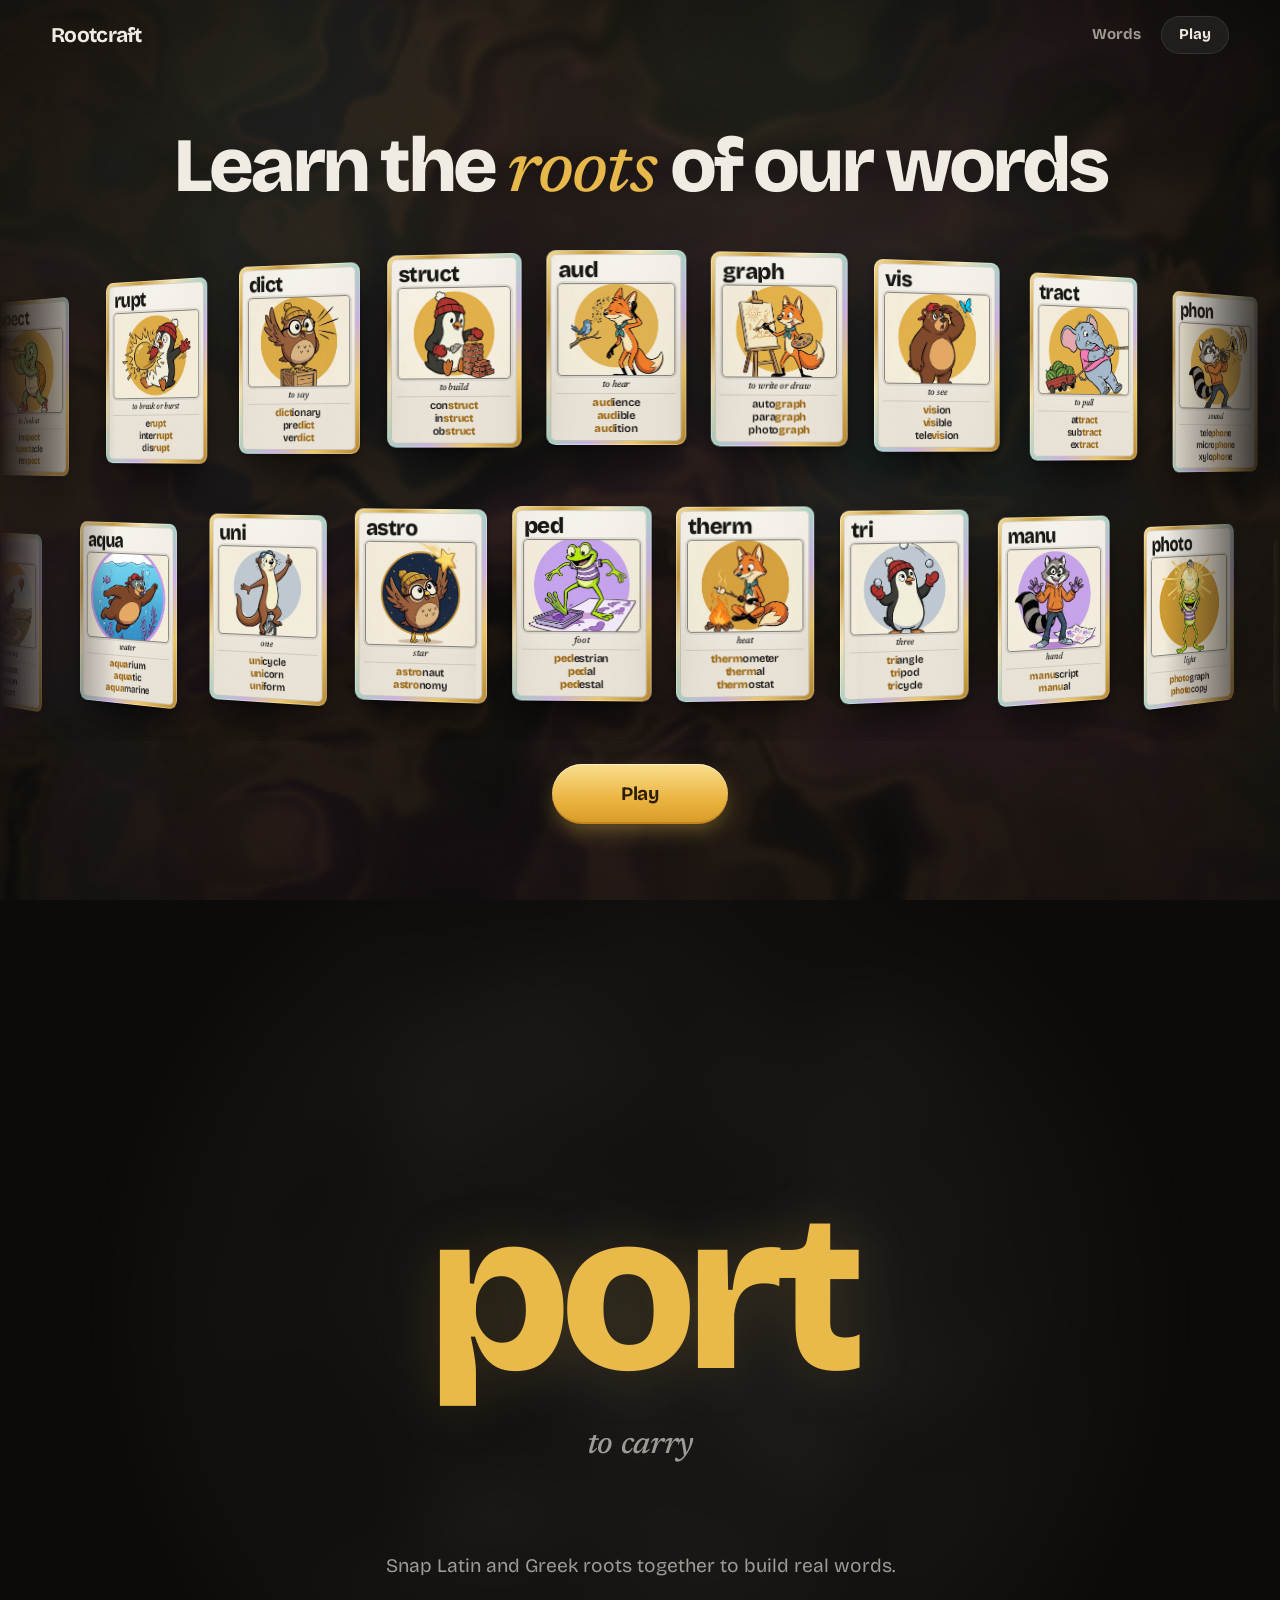
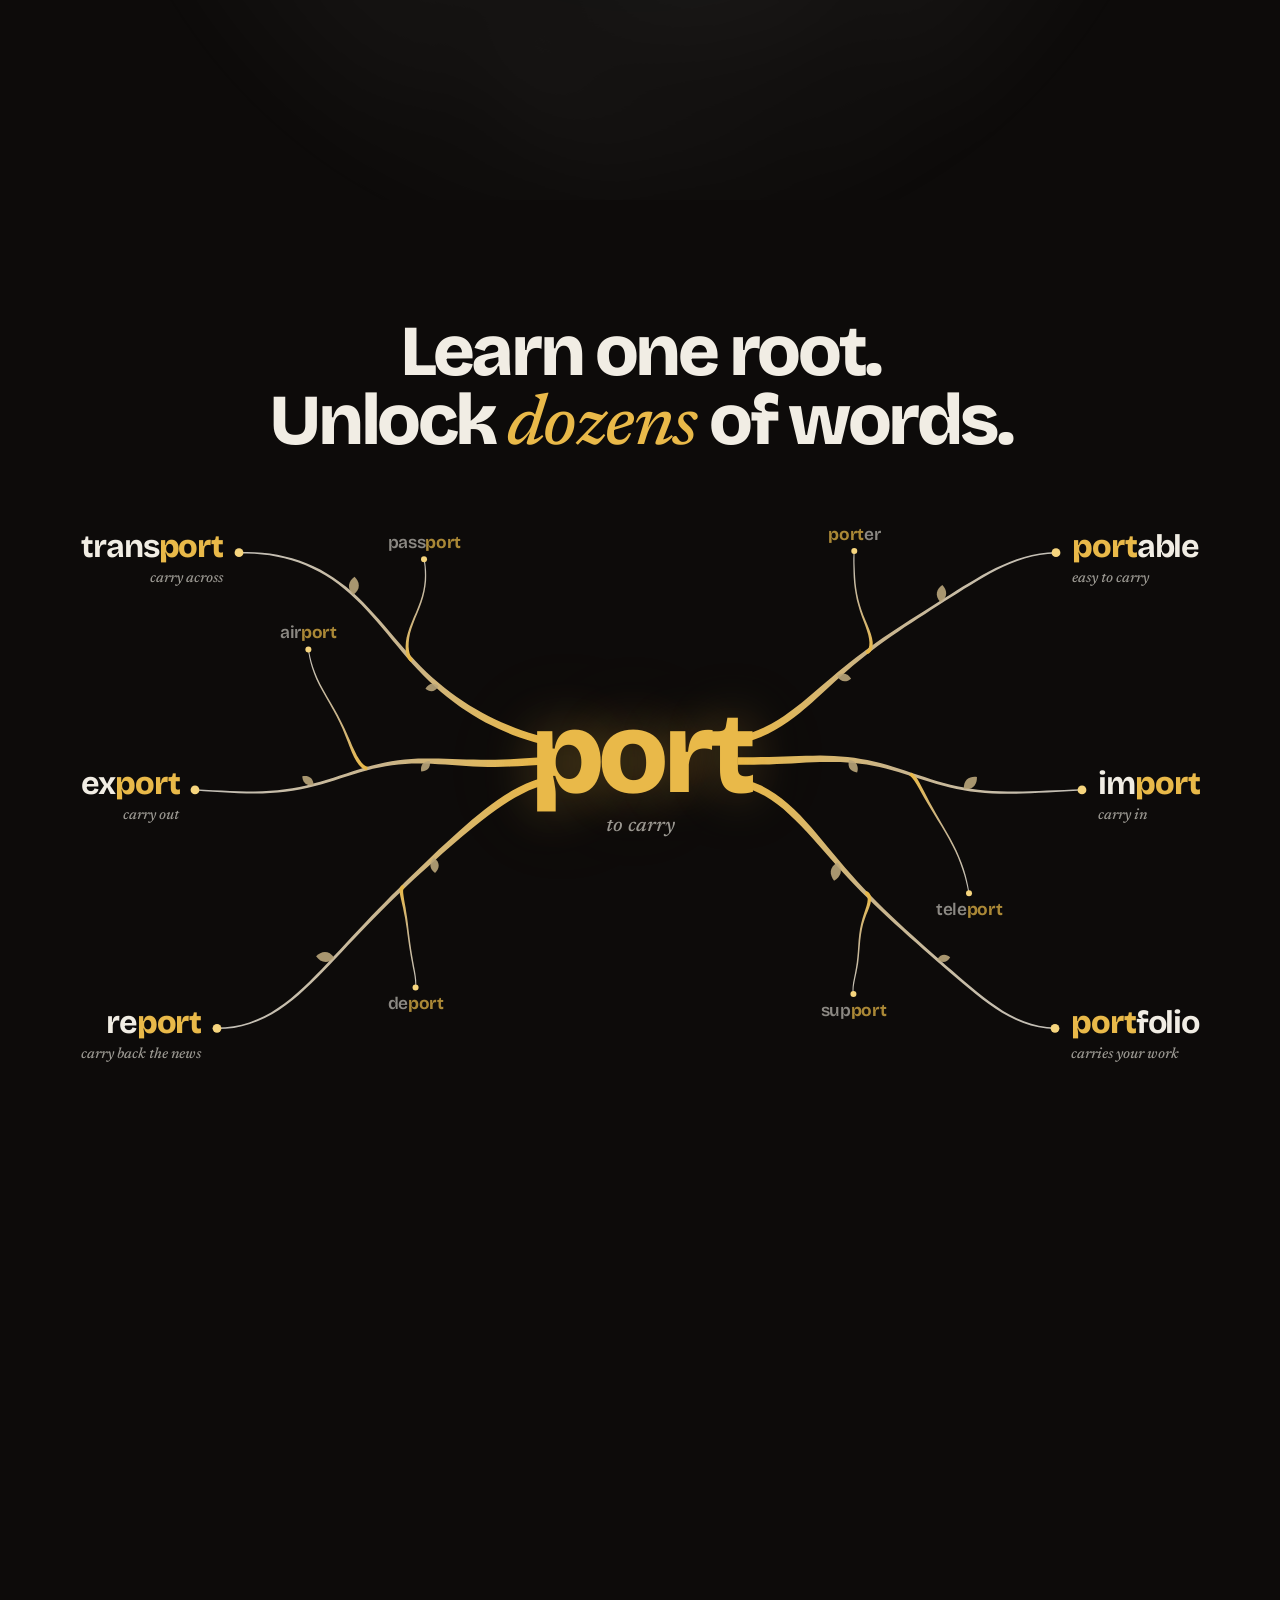
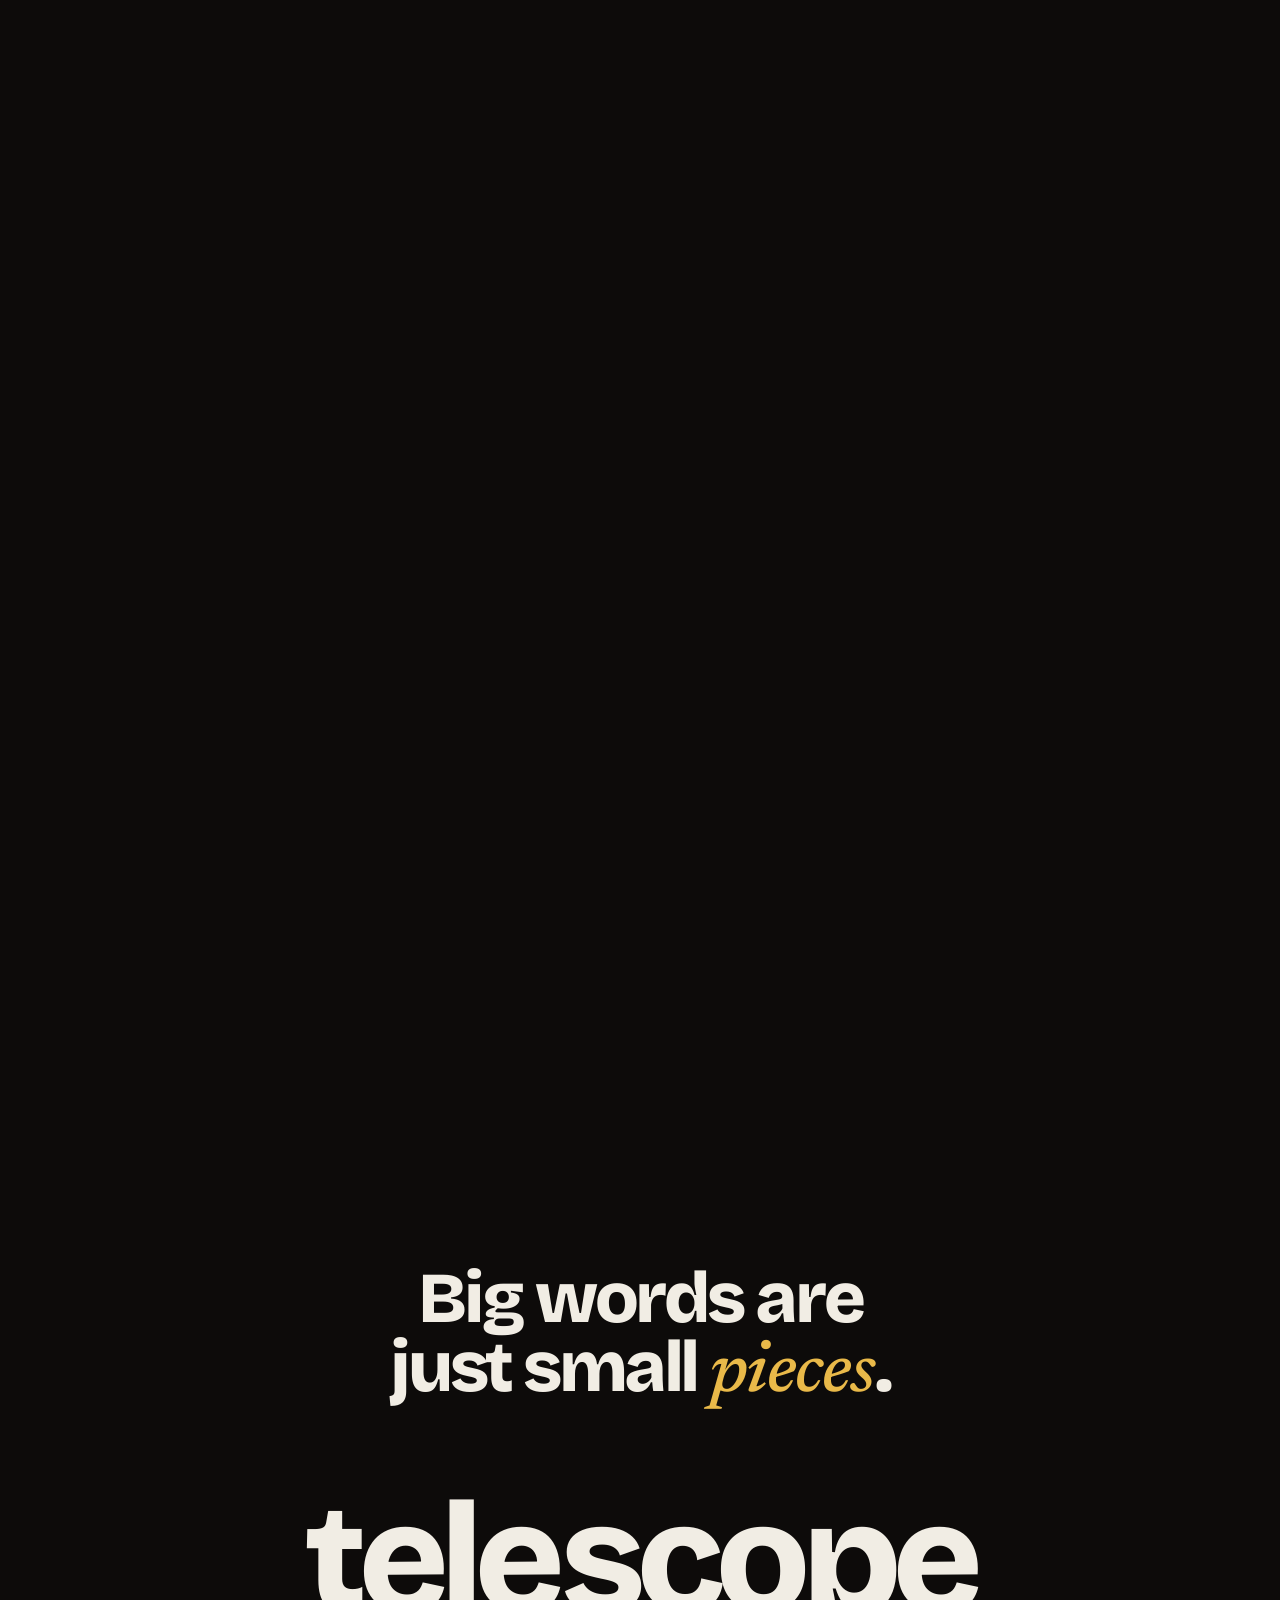
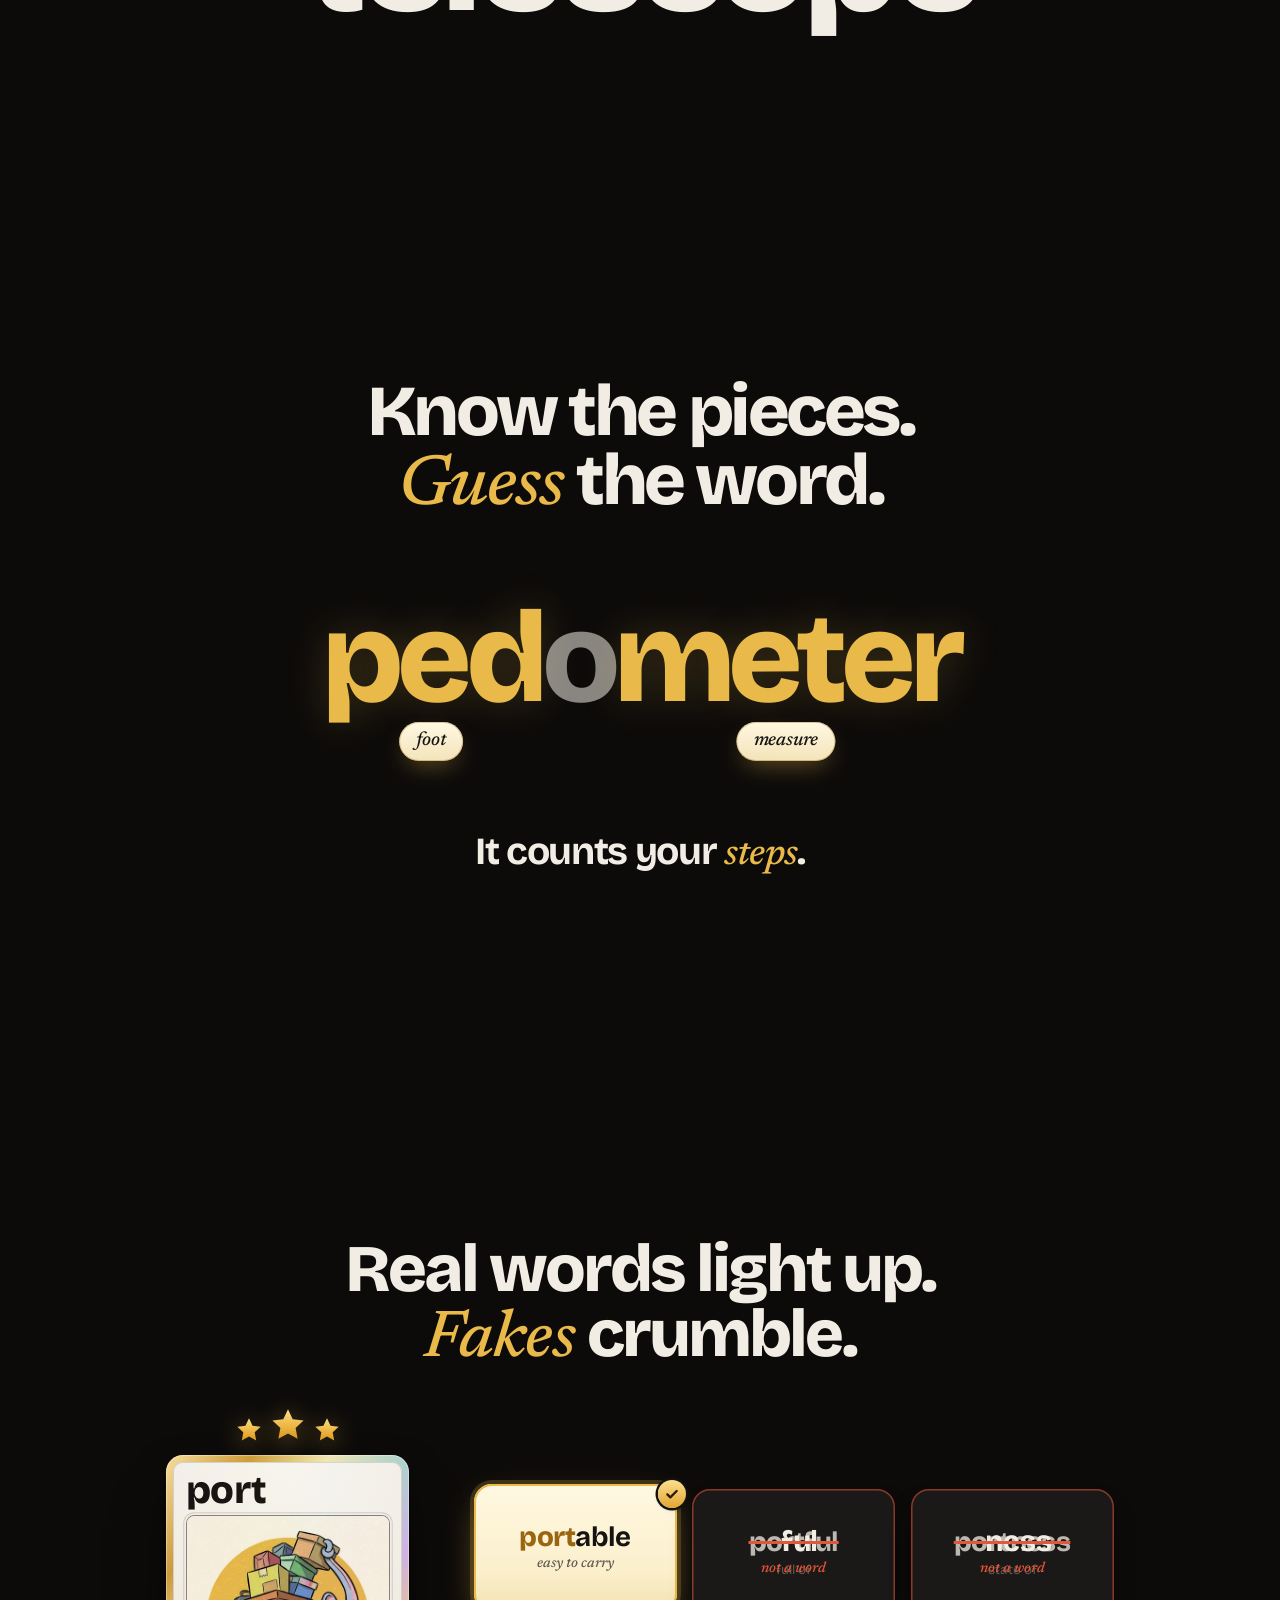
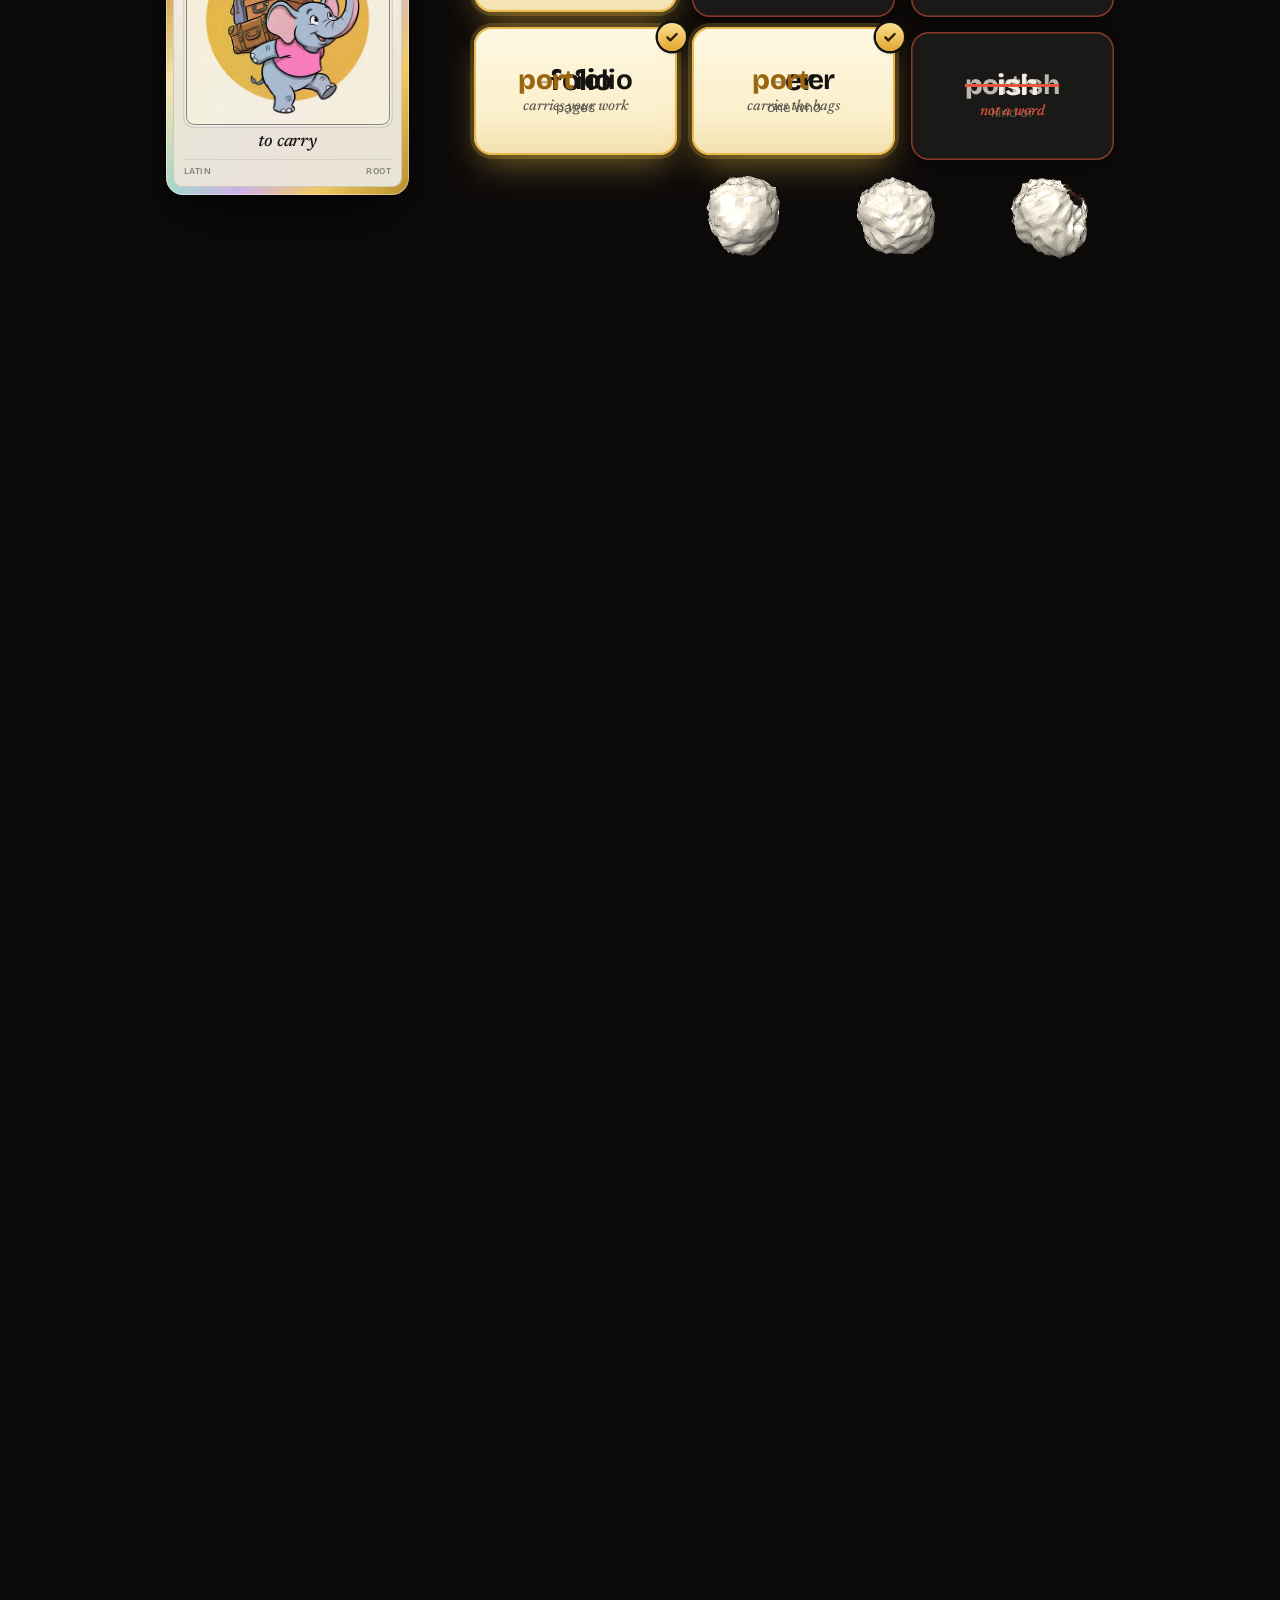
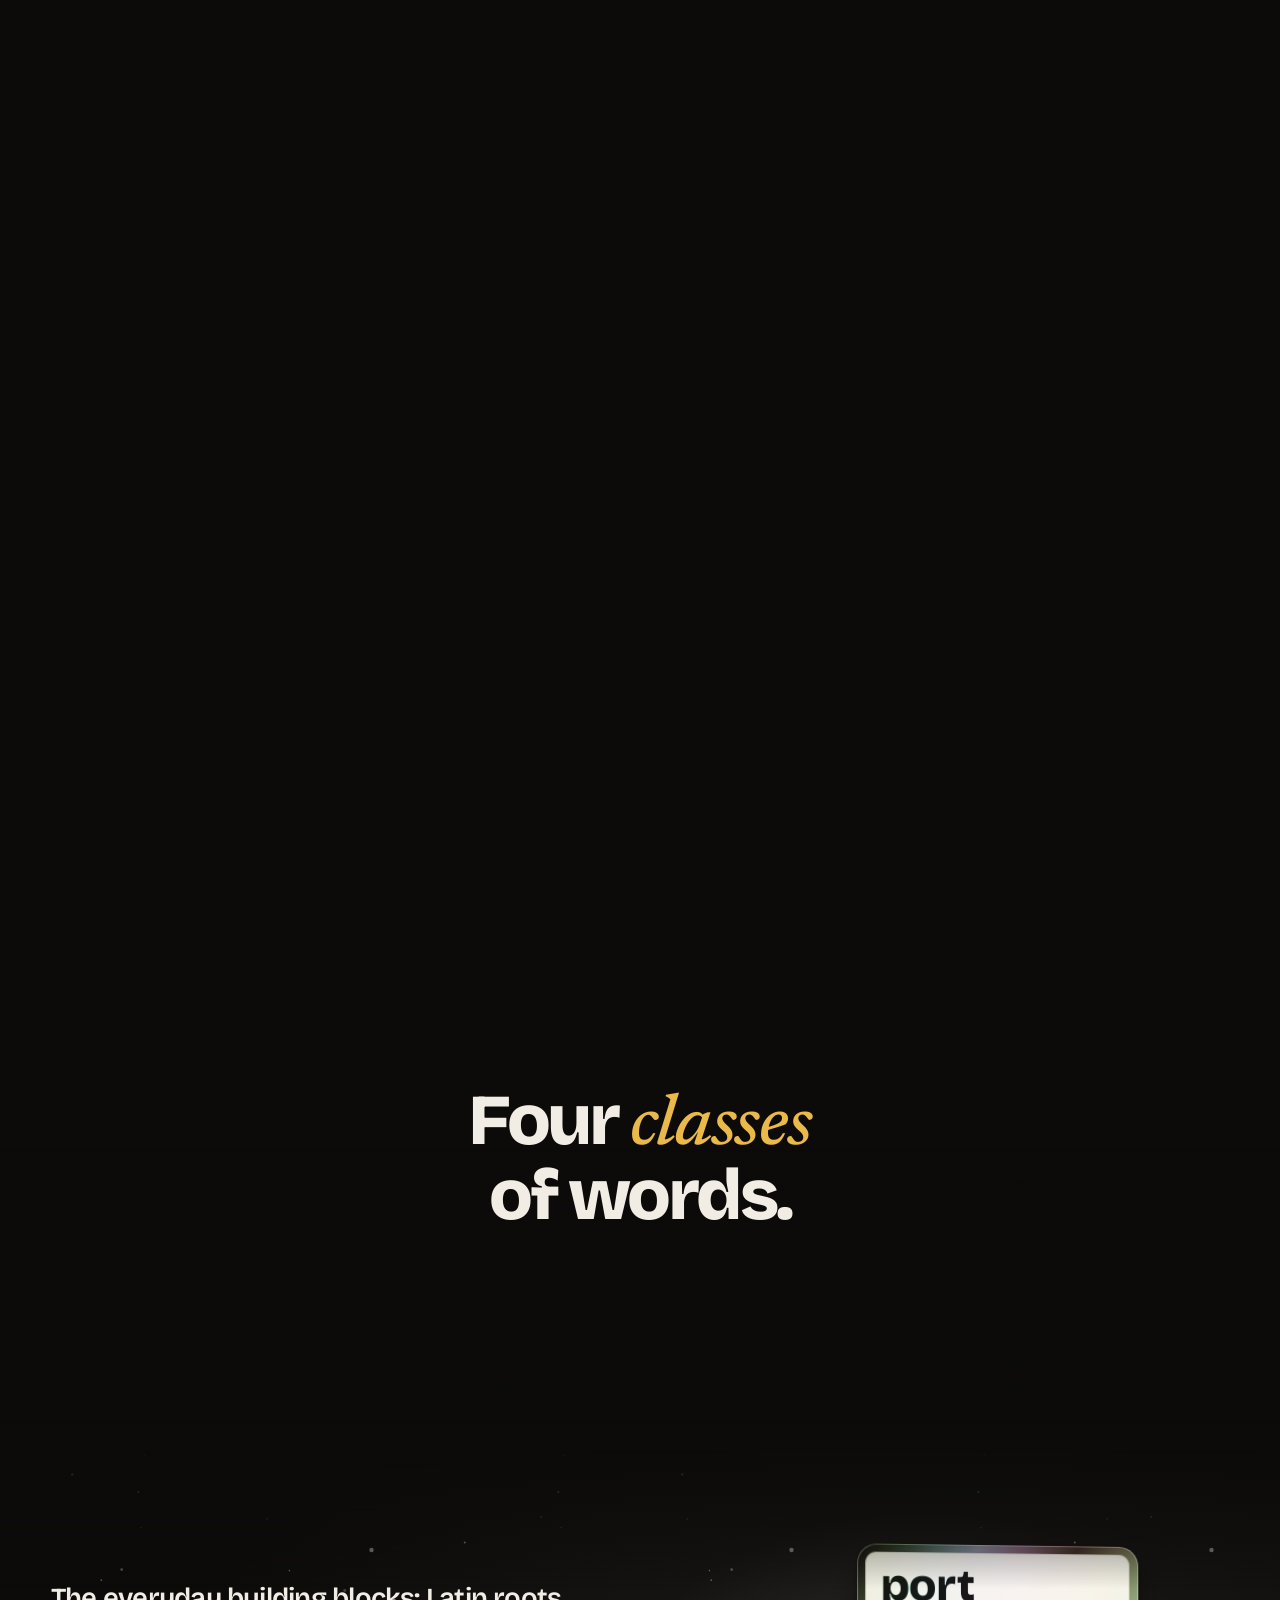
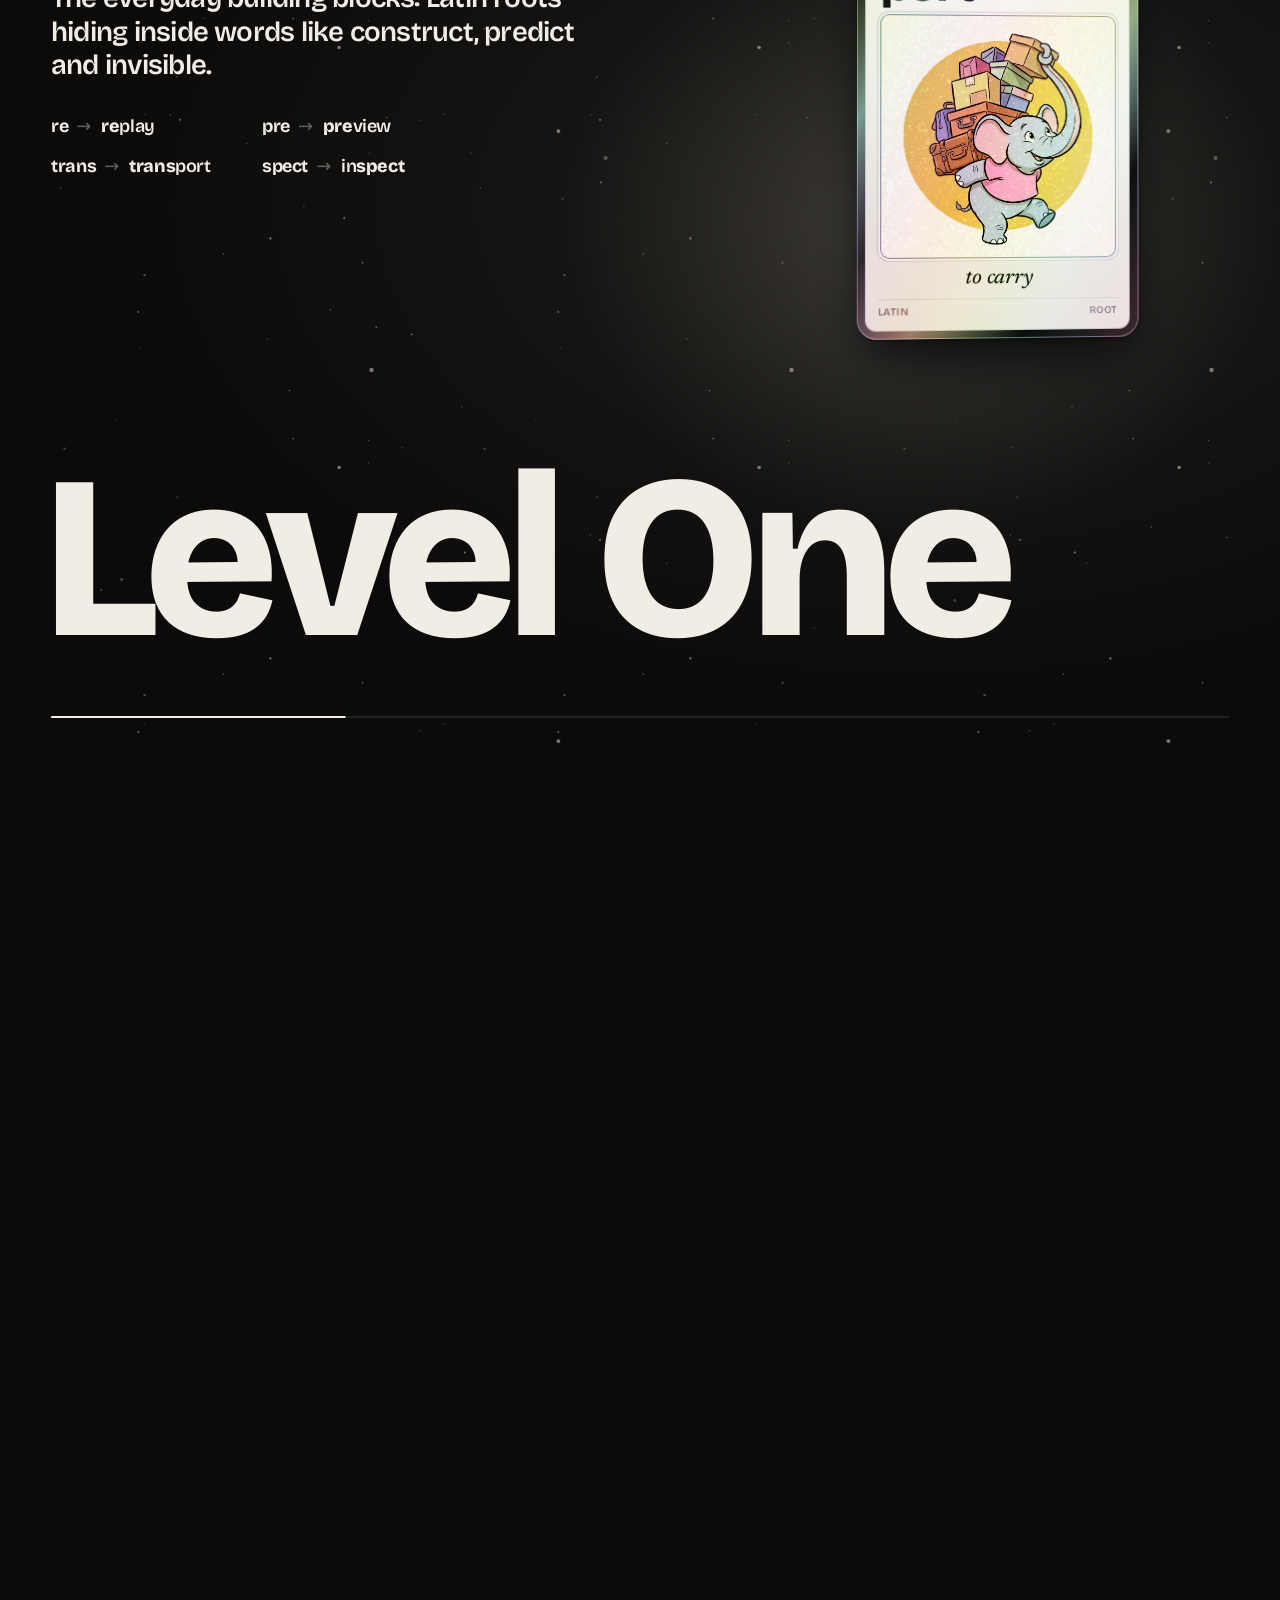
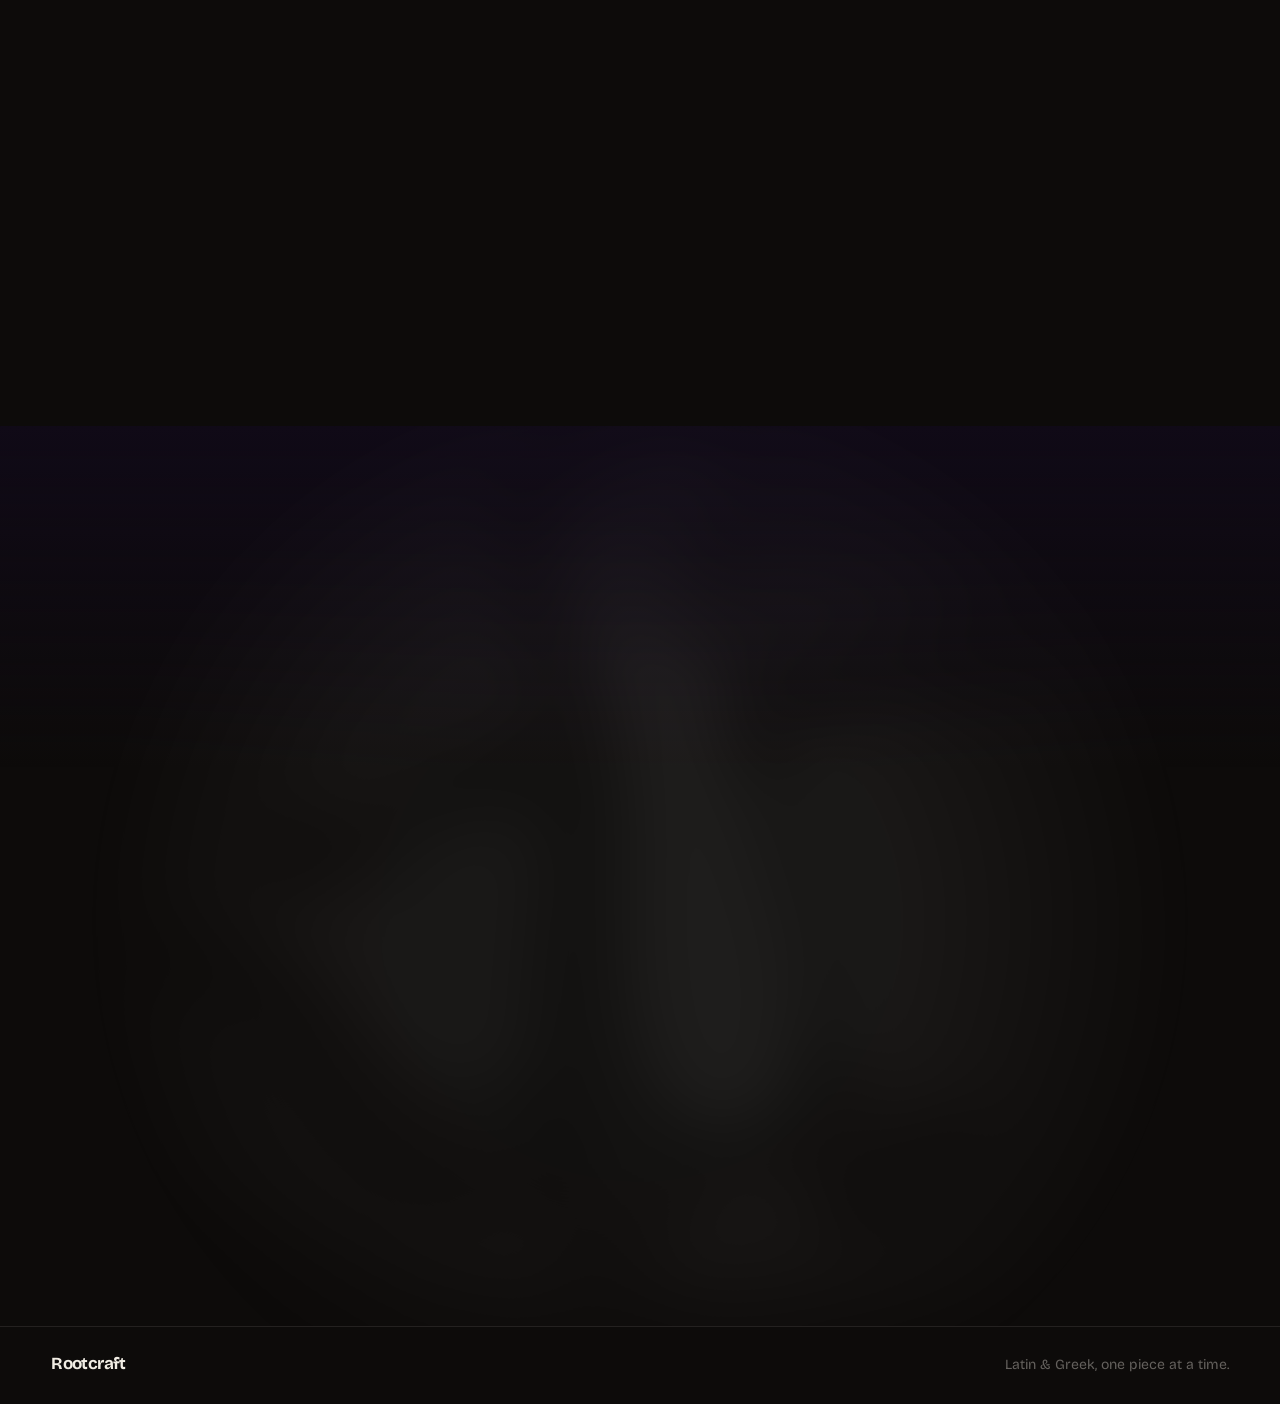
==== app/src/landing/index.html @ ead19a5d "Baseline: Rootcraft source before card redesign (v13)" ====
<!doctype html>
<html lang="en">
<head>
<meta charset="utf-8">
<meta name="viewport" content="width=device-width, initial-scale=1, viewport-fit=cover">
<title>Rootcraft — build real words from Latin &amp; Greek roots</title>
<meta name="description" content="A game where kids snap Latin and Greek roots together to build real English words.">
<meta name="theme-color" content="#0D0B0A">
<link rel="icon" href="/icon.svg" type="image/svg+xml">
<!-- link previews (iMessage plays og:video inline, muted + looping; others show og:image) -->
<link rel="canonical" href="https://rootcraft.pages.dev/">
<meta property="og:type" content="website">
<meta property="og:site_name" content="Rootcraft">
<meta property="og:title" content="Rootcraft — the word-root game for kids">
<meta property="og:description" content="Snap Latin and Greek roots together to build real English words. A word game for curious kids, ages 8+.">
<meta property="og:url" content="https://rootcraft.pages.dev/">
<meta property="og:image" content="https://rootcraft.pages.dev/og.jpg">
<meta property="og:image:secure_url" content="https://rootcraft.pages.dev/og.jpg">
<meta property="og:image:type" content="image/jpeg">
<meta property="og:image:width" content="1200">
<meta property="og:image:height" content="630">
<meta property="og:image:alt" content="The root port, meaning to carry, growing branches into transport, portable, export, import, report and portfolio.">
<meta property="og:video" content="https://rootcraft.pages.dev/og.mp4">
<meta property="og:video:secure_url" content="https://rootcraft.pages.dev/og.mp4">
<meta property="og:video:type" content="video/mp4">
<meta property="og:video:width" content="1200">
<meta property="og:video:height" content="630">
<meta name="twitter:card" content="summary_large_image">
<meta name="twitter:title" content="Rootcraft — the word-root game for kids">
<meta name="twitter:description" content="Snap Latin and Greek roots together to build real English words. A word game for curious kids, ages 8+.">
<meta name="twitter:image" content="https://rootcraft.pages.dev/og.jpg">
<meta name="twitter:image:alt" content="The root port growing branches into six real words.">
<link rel="apple-touch-icon" href="/apple-touch-icon.png">
<link rel="preload" href="fonts/BricolageGrotesque.woff2" as="font" type="font/woff2" crossorigin>
<link rel="stylesheet" href="landing.css">
</head>
<body>
<svg width="0" height="0" style="position:absolute" aria-hidden="true">
  <defs>
    <linearGradient id="gold" x1="0" y1="0" x2="0" y2="1"><stop offset="0" stop-color="#FBDF8E"/><stop offset=".6" stop-color="#ECB43E"/><stop offset="1" stop-color="#D99A26"/></linearGradient>
    <symbol id="star" viewBox="0 0 24 24"><path d="M12 2.6l2.83 5.95 6.53.8-4.8 4.5 1.22 6.47L12 17.15l-5.78 3.17 1.22-6.47-4.8-4.5 6.53-.8z"/></symbol>
  </defs>
</svg>

<header class="nav">
  <a class="mark" href="./" aria-label="Rootcraft home">Rootcraft</a>
  <span class="nav-r"><a class="nav-words" href="/play/#/words">Words</a><a class="nav-play" href="/play/">Play</a></span>
</header>

<main>
  <!-- ============ TOP: the card parade ============ -->
  <section class="collect top-sec" id="top" aria-label="Root cards">
    <h1 class="big top-h rv"><span class="ln"><span>Learn the <em>roots</em></span></span> <span class="ln"><span>of our words</span></span></h1>
    <div class="shelf">
      <div class="row" data-dir="-1"></div>
      <div class="row" data-dir="1"></div>
    </div>
    <a class="btn-gold top-cta" href="/play/">Play</a>
  </section>

  <!-- ============ HERO ============ -->
  <section class="hero" id="forge">
    <div class="hero-bg" aria-hidden="true"><img src="img/port.webp" alt="" width="440" height="440" fetchpriority="low"></div>
    <h2 class="sr-only">Rootcraft: snap Latin and Greek roots together to build real words.</h2>
    <div class="forge" aria-hidden="true">
      <span class="w"><span class="p pl"></span><span class="p pr0 root">port</span><span class="p pr"></span><i class="seam"></i></span>
    </div>
    <p class="gloss" aria-hidden="true"><span class="gloss-in">to carry</span></p>
    <div class="hero-foot">
      <p class="lede">Snap Latin and Greek roots together to build real&nbsp;words.</p>
    </div>
  </section>

  <!-- ============ TREE: one root, dozens of words ============ -->
  <section class="tree-sec" aria-label="One root unlocks many words">
    <div class="pin tree-pin">
      <h2 class="mid tree-h"><span class="ln l1"><span>Learn one root.</span></span> <span class="ln l2"><span>Unlock <em>dozens</em> of words.</span></span></h2>
      <div class="tree" aria-hidden="true">
        <svg class="tree-svg"></svg>
        <div class="tree-root"><b>port</b><i>to carry</i></div>
        <div class="tree-words"></div>
      </div>
      <p class="sr-only">port means to carry: transport, import, export, portable, report, portfolio, porter, passport, airport, teleport, deport, support.</p>
    </div>
  </section>

  <!-- ============ PIECES ============ -->
  <section class="split" aria-label="Big words are small pieces">
    <h2 class="mid rv"><span class="ln"><span>Big words are</span></span> <span class="ln"><span>just small <em>pieces</em>.</span></span></h2>
    <div class="sp-stage" aria-live="off"><div class="sp-word"></div><p class="sp-def"></p></div>
  </section>

  <!-- ============ GUESS ============ -->
  <section class="guess" aria-label="Know the pieces, guess the word">
    <h2 class="mid rv"><span class="ln"><span>Know the pieces.</span></span> <span class="ln"><span><em>Guess</em> the word.</span></span></h2>
    <div class="gs-stage" role="img" aria-label="pedometer: ped means foot, meter means measure. It counts your steps.">
      <div class="gs-word"><span class="gs-p g1">ped<i class="gs-chip">foot</i></span><span class="gs-o">o</span><span class="gs-p g2">meter<i class="gs-chip">measure</i></span><span class="gs-q">?</span></div>
      <p class="gs-ans">It counts your <em>steps</em>.</p>
    </div>
  </section>

  <!-- ============ HOW ============ -->
  <section class="how" aria-label="How it works">
    <div class="pin how-pin">
      <h2 class="how-h">
        <span class="ln l1"><span>Real words light&nbsp;up.</span></span>
        <span class="ln l2"><span><em>Fakes</em> crumble.</span></span>
      </h2>
      <div class="how-stage">
        <div class="how-root">
          <div class="stars" aria-hidden="true">
            <svg class="star"><use href="#star"/></svg><svg class="star big"><use href="#star"/></svg><svg class="star"><use href="#star"/></svg>
          </div>
          <div class="slot-root"></div>
        </div>
        <div class="hand" aria-label="port + six word parts"></div>
      </div>
    </div>
  </section>


  <!-- ============ WORLDS INTRO ============ -->
  <section class="wintro">
    <h2 class="mid rv"><span class="ln"><span>Four <em>classes</em></span></span> <span class="ln"><span>of words.</span></span></h2>
  </section>

  <!-- ============ WORLDS ============ -->
  <section class="worlds" aria-label="Four levels of words">
    <div class="pin worlds-pin">
      <div class="wtrack"></div>
      <div class="wprog" aria-hidden="true"><i></i></div>
    </div>
  </section>

  <!-- ============ END ============ -->
  <section class="end">
    <div class="hero-bg" aria-hidden="true"><img src="img/trans.webp" alt="" width="440" height="440" loading="lazy"></div>
    <h2 class="huge rv"><span class="ln"><span>Words have</span></span> <span class="ln"><span><em>roots</em>.</span></span></h2>
    <a class="btn-gold btn-xl rv-fade" href="/play/">Play</a>
  </section>
</main>

<footer class="foot">
  <span class="mark">Rootcraft</span>
  <span>Latin &amp; Greek, one piece at a time.</span>
</footer>

<script src="bg.js" defer></script>
<script src="landing.js" defer></script>
</body>
</html>
---- app/src/landing/landing.css ----
@font-face { font-family: 'Bricolage Grotesque'; font-style: normal; font-weight: 200 800; font-display: swap; src: url(fonts/BricolageGrotesque.woff2) format('woff2'); }
@font-face { font-family: 'Newsreader'; font-style: italic; font-weight: 200 800; font-display: swap; src: url(fonts/Newsreader-Italic.woff2) format('woff2'); }

:root {
  --night: #121110; --night-2: #1B1917; --night-3: #252220;
  --paper: #F1EDE4; --ink: #161412; --ink-2: #5F5952;
  --mist: rgba(241, 237, 228, .62); --mist-2: rgba(241, 237, 228, .38); --line: rgba(241, 237, 228, .1);
  --gold: #E9B949; --gold-2: #F6D57E; --gold-ink: #9A6510; --red: #E5553A;
  --sh-1: 0 1px 1px rgba(0,0,0,.25), 0 2px 4px rgba(0,0,0,.18);
  --sh-2: 0 1px 1px rgba(0,0,0,.22), 0 4px 10px rgba(0,0,0,.22), 0 14px 30px -10px rgba(0,0,0,.45);
  --sh-3: 0 2px 4px rgba(0,0,0,.3), 0 18px 40px -8px rgba(0,0,0,.55), 0 40px 80px -30px rgba(0,0,0,.6);
  --display: 'Bricolage Grotesque', ui-sans-serif, system-ui, sans-serif;
  --italic: 'Newsreader', ui-serif, Georgia, serif;
  --ease: cubic-bezier(.23, 1, .32, 1);
  --ease-io: cubic-bezier(.77, 0, .175, 1);
  --spring: cubic-bezier(.34, 1.4, .64, 1);
  --spring-soft: cubic-bezier(.23, 1, .32, 1);
  --pad: clamp(20px, 4vw, 56px);
}
@supports (transition-timing-function: linear(0, 1)) {
  :root {
    --spring: linear(0, 0.054, 0.169, 0.317, 0.475, 0.627, 0.763, 0.876, 0.964, 1.028, 1.069, 1.092, 1.1, 1.097, 1.087, 1.073, 1.058, 1.042, 1.028, 1.016, 1.006, 0.999, 0.994, 0.991, 0.99, 0.99, 0.991, 0.992, 0.994, 0.995, 0.997, 0.998, 0.999, 1, 1, 1.001, 1.001, 1.001, 1.001, 1.001, 1);
    --spring-soft: linear(0, 0.069, 0.204, 0.356, 0.501, 0.626, 0.728, 0.808, 0.868, 0.912, 0.943, 0.964, 0.979, 0.988, 0.994, 0.998, 1, 1.001, 1.001, 1.001, 1.001, 1.001, 1.001, 1.001, 1, 1, 1, 1, 1);
  }
}
* { box-sizing: border-box; }
html { background: #0D0B0A; -webkit-text-size-adjust: 100%; }
body {
  margin: 0; color: var(--paper); background: transparent; /* v12: page colour comes from bg.js canvas */
  font: 400 17px/1.45 var(--display); font-optical-sizing: auto;
  -webkit-font-smoothing: antialiased; -moz-osx-font-smoothing: grayscale; -webkit-tap-highlight-color: transparent;
  overflow-x: clip;
}
body::before { /* paper grain */
  content: ''; position: fixed; inset: 0; pointer-events: none; z-index: 50; opacity: .035;
  background-image: url("data:image/svg+xml,%3Csvg xmlns='http://www.w3.org/2000/svg' width='180' height='180'%3E%3Cfilter id='n'%3E%3CfeTurbulence type='fractalNoise' baseFrequency='.9' numOctaves='2' stitchTiles='stitch'/%3E%3C/filter%3E%3Crect width='100%25' height='100%25' filter='url(%23n)'/%3E%3C/svg%3E");
}
h1, h2, h3, p { margin: 0; }
a { color: inherit; text-decoration: none; }
em { font-family: var(--italic); font-style: italic; font-weight: 500; letter-spacing: -.02em; }
:focus-visible { outline: 3px solid var(--gold); outline-offset: 4px; border-radius: 14px; }
.sr-only { position: absolute; width: 1px; height: 1px; overflow: hidden; clip: rect(0 0 0 0); white-space: nowrap; }

/* ---------- nav ---------- */
.nav {
  position: fixed; inset: 0 0 auto; z-index: 40; display: flex; align-items: center; justify-content: space-between;
  padding: max(16px, env(safe-area-inset-top)) var(--pad) 16px; pointer-events: none;
  transition: transform .5s var(--ease), opacity .4s var(--ease);
}
.nav > * { pointer-events: auto; }
.nav.is-hidden { transform: translateY(-110%); opacity: 0; }
.mark { font-weight: 700; font-size: 21px; letter-spacing: -.035em; line-height: 1; }
.nav-play {
  height: 38px; padding: 0 18px; border-radius: 19px; display: inline-flex; align-items: center; font-weight: 700; font-size: 15px;
  background: rgba(37, 34, 32, .72); box-shadow: inset 0 0 0 1px var(--line); backdrop-filter: blur(12px); -webkit-backdrop-filter: blur(12px);
  transition: background-color .2s, transform .2s var(--ease);
}
.nav-play:active { transform: scale(.95); }
.nav-r { display: inline-flex; align-items: center; gap: 6px; }
.nav-words { height: 38px; padding: 0 14px; border-radius: 19px; display: inline-flex; align-items: center; font-weight: 700; font-size: 15px; color: var(--mist);
  transition: color .2s, background-color .2s, transform .2s var(--ease); }
.nav-words:active { transform: scale(.95); }
@media (hover: hover) and (pointer: fine) { .nav-words:hover { color: var(--paper); background: rgba(37, 34, 32, .6); } }

/* ---------- buttons ---------- */
.btn-gold {
  display: inline-flex; align-items: center; justify-content: center; height: 60px; min-width: 176px; padding: 0 34px; border-radius: 30px;
  font-weight: 700; font-size: 19px; letter-spacing: -.01em; color: #2A1C04;
  background: linear-gradient(180deg, #FBDF8E, #ECB43E 60%, #D99A26);
  box-shadow: inset 0 1px 0 rgba(255,255,255,.55), inset 0 -2px 0 rgba(120,70,0,.25), 0 8px 24px -6px rgba(233,185,73,.5), var(--sh-1);
  transition: transform .35s var(--spring), box-shadow .3s var(--ease);
}
.btn-gold:active { transform: scale(.95); transition-duration: .12s; }
.btn-xl { height: 72px; min-width: 220px; border-radius: 36px; font-size: 22px; }
@media (hover: hover) and (pointer: fine) {
  .btn-gold:hover { transform: translateY(-2px); box-shadow: inset 0 1px 0 rgba(255,255,255,.55), inset 0 -2px 0 rgba(120,70,0,.25), 0 14px 34px -6px rgba(233,185,73,.62), var(--sh-1); }
  .nav-play:hover { background: rgba(46, 42, 39, .9); }
}

/* ---------- line reveals ---------- */
.ln { display: inline-block; overflow: clip; overflow-clip-margin: .2em; vertical-align: top; padding-bottom: .06em; margin-bottom: -.06em; }
.ln > span { display: inline-block; transform: translateY(135%); transition: transform 1.1s var(--spring-soft); }
.rv.in .ln > span { transform: none; }
.rv .ln:nth-child(2) > span { transition-delay: .08s; }
.rv-fade { opacity: 0; transform: translateY(16px) scale(.96); transition: opacity .7s var(--ease) .25s, transform .9s var(--spring) .25s; }
.rv-fade.in { opacity: 1; transform: none; }

/* ---------- hero ---------- */
.hero {
  position: relative; min-height: 100svh; display: flex; flex-direction: column; align-items: center; justify-content: center;
  padding: 96px var(--pad) 40px; isolation: isolate; overflow: clip;
}
.hero-bg { position: absolute; inset: 0; z-index: -1; pointer-events: none; }
.hero-bg img { position: absolute; left: 50%; top: 46%; width: max(110vw, 110vh); height: max(110vw, 110vh); transform: translate(-50%, -50%); object-fit: cover; filter: blur(34px) grayscale(1); opacity: .09; }
.hero-bg img { -webkit-mask-image: radial-gradient(50% 50% at 50% 50%, #000 35%, transparent 80%); mask-image: radial-gradient(50% 50% at 50% 50%, #000 35%, transparent 80%); } /* v12: was an opaque ::after vignette; now lets the bg canvas through */
.forge { width: 100%; display: flex; justify-content: center; margin-top: 2vh; }
.w {
  position: relative; display: inline-flex; align-items: baseline; white-space: nowrap;
  font-weight: 800; font-size: min(17.5vw, 232px); line-height: .9; letter-spacing: -.055em;
  cursor: pointer; user-select: none; -webkit-user-select: none;
}
.p { display: inline-block; will-change: transform, opacity; }
.p:empty { display: none; }
.root { color: var(--gold); text-shadow: 0 0 60px rgba(233, 185, 73, .18); }
.p.ghost { position: absolute; top: 0; color: var(--paper); pointer-events: none; }
.seam { position: absolute; top: 8%; bottom: 0; width: 3px; margin-left: -1.5px; border-radius: 2px; background: var(--gold-2); opacity: 0; transform: scaleY(0); box-shadow: 0 0 18px 2px rgba(246, 213, 126, .6); pointer-events: none; }
.gloss { height: 1.4em; margin-top: clamp(14px, 2.4vw, 30px); font-family: var(--italic); font-style: italic; font-weight: 500; font-size: clamp(22px, 2.6vw, 36px); line-height: 1.2; letter-spacing: -.01em; color: var(--mist); text-align: center; position: relative; width: 100%; }
.gloss-in { position: absolute; left: 0; right: 0; }
.hero-foot { display: flex; flex-direction: column; align-items: center; gap: 28px; margin-top: clamp(48px, 9vh, 96px); }
.lede { max-width: 44ch; text-align: center; font-size: clamp(17px, 1.5vw, 20px); line-height: 1.4; color: var(--mist); text-wrap: balance; }
.pre .root .ch, .pre .hero .gloss, .pre .hero .hero-foot { opacity: 0; }
.intro .root .ch { display: inline-block; animation: chIn 1s var(--spring-soft) both; animation-delay: calc(var(--i) * 60ms + 150ms); }
@keyframes chIn { from { transform: translateY(.5em); opacity: 0; } }
.intro .gloss, .intro .hero-foot { animation: fadeUp 1s var(--ease) both .55s; }
.intro .hero-foot { animation-delay: .75s; }
@keyframes fadeUp { from { opacity: 0; transform: translateY(14px); } }

/* ---------- big type ---------- */
.big { font-weight: 800; font-size: clamp(48px, 7.4vw, 118px); line-height: .94; letter-spacing: -.05em; text-align: center; }
.big em, .huge em, .how-h em { color: var(--gold); }

/* ---------- parade: curved shelves ---------- */
.collect { padding: clamp(110px, 18vh, 200px) 0 clamp(60px, 10vh, 120px); overflow: clip; }
/* top of the page: the parade is the first thing you see, all above the fold */
.top-sec { position: relative; isolation: isolate; min-height: 100svh; display: flex; flex-direction: column; align-items: center; justify-content: center; padding: clamp(84px, 11svh, 112px) 0 clamp(28px, 5svh, 56px); }
.top-h { font-size: clamp(40px, 6vw, 96px); padding: 0 var(--pad); }
.top-sec .shelf { margin-top: clamp(24px, 4.5svh, 52px); gap: clamp(14px, 2.4svh, 30px); width: 100%; }
.top-sec .row, .top-sec .row .tilt { --cw: clamp(112px, min(13vw, 15.5svh), 190px); }
.top-cta { margin-top: clamp(8px, 2.5svh, 28px); animation: fadeUp 1s var(--ease) both .45s; }
.top-sec .shelf { animation: fadeIn 1.2s var(--ease) both .25s; }
@keyframes fadeIn { from { opacity: 0; } }
.shelf { margin-top: clamp(48px, 8vh, 96px); display: flex; flex-direction: column; gap: clamp(28px, 4vw, 56px); perspective: 1400px; perspective-origin: 50% 40%;
  -webkit-mask-image: linear-gradient(90deg, transparent, #000 9%, #000 91%, transparent); mask-image: linear-gradient(90deg, transparent, #000 9%, #000 91%, transparent); }
.row { --gap: clamp(16px, 2vw, 28px); position: relative; height: calc(var(--cw) * 88 / 63 + 40px); transform-style: preserve-3d; touch-action: pan-y; cursor: grab; user-select: none; -webkit-user-select: none; }
.row .tilt { --cw: clamp(150px, 15vw, 214px); position: absolute; left: 0; top: 0; will-change: transform; }
.row { --cw: clamp(150px, 15vw, 214px); }
.row.dragging { cursor: grabbing; }
.row .tilt.lite .holo, .row .tilt.lite .sheen, .row .tilt.lite .glare { display: none; }
.row.static { display: flex; gap: var(--gap); overflow-x: auto; height: auto; padding: 10px var(--pad) 30px; transform-style: flat; }
.row.static .tilt { position: relative; }
.shelf:has(.static) { -webkit-mask-image: none; mask-image: none; perspective: none; }
.rcard-words { list-style: none; margin: auto 0 0; padding: 2.4cqw 0 0; border-top: 1px solid rgba(22,20,18,.12); display: flex; flex-direction: column; align-items: center; gap: .4cqw; }
.rcard-words li { font-weight: 600; font-size: 8.4cqw; line-height: 1.12; letter-spacing: -.02em; color: var(--ink); white-space: nowrap; }
.rcard-words b, .wroots i b, .tw-w b { color: var(--gold-ink); font-weight: 800; }
.teach .rcard-in { gap: 2.2cqw; }
.teach .rcard-art { min-height: 46cqw; }
.teach .rcard-mean { font-size: 7.6cqw; }

/* ---------- root card (from the game) ---------- */
.tilt { perspective: 900px; width: var(--cw); flex: 0 0 auto; touch-action: pan-y; }
.rcard {
  --r: calc(var(--cw) * .07);
  position: relative; width: var(--cw); aspect-ratio: 63 / 88; border-radius: var(--r); padding: calc(var(--cw) * .03);
  container-type: inline-size; isolation: isolate; overflow: hidden;
  background: linear-gradient(125deg, #F7DE92 0%, #C99A3A 18%, #F3E3B0 34%, #A9D3C8 50%, #CBB1E6 64%, #F0C866 80%, #B8862C 100%);
  box-shadow: var(--sh-3), inset 0 0 0 1px rgba(255,255,255,.35);
  will-change: transform; backface-visibility: hidden;
}
.rcard-in {
  position: relative; height: 100%; border-radius: calc(var(--r) - var(--cw) * .03); background: var(--paper); color: var(--ink);
  padding: 4.6cqw 4.6cqw 4cqw; display: flex; flex-direction: column; gap: 2.8cqw; overflow: hidden;
  box-shadow: inset 0 0 0 1px rgba(22,20,18,.14);
  background-image: radial-gradient(120% 80% at 50% 0%, #F7F4EE, var(--paper) 60%, #E9E3D7);
}
.rcard-name { display: block; white-space: nowrap; padding: 0 1cqw; font-weight: 800; font-size: 17cqw; line-height: .92; letter-spacing: -.02em; }
.rcard-art { position: relative; flex: 1 1 0; min-height: 60cqw; border-radius: 3.2cqw; overflow: hidden; margin: .6cqw 1.2cqw; isolation: isolate; transform: translateZ(0);
  box-shadow: 0 0 0 1px rgba(22,20,18,.5), 0 0 0 1.2cqw var(--paper), 0 0 0 calc(1.2cqw + 1px) rgba(22,20,18,.16); }
.rcard-art img { width: 100%; height: 100%; object-fit: cover; display: block; }
.rcard-mean { font-family: var(--italic); font-style: italic; font-weight: 500; font-size: 8cqw; line-height: 1.08; letter-spacing: -.01em; text-align: center; margin-top: .6cqw; text-wrap: balance; }
.rcard-foot { display: flex; justify-content: space-between; font-size: max(7px, 3.9cqw); font-weight: 600; letter-spacing: .06em; text-transform: uppercase; color: var(--ink-2); opacity: .75; border-top: 1px solid rgba(22,20,18,.12); padding-top: 2.2cqw; font-variant-ligatures: none; }
.holo { position: absolute; inset: 0; mix-blend-mode: color-dodge; opacity: .16; pointer-events: none; overflow: hidden; filter: brightness(.62) contrast(1.6) saturate(1.5); }
.holo i, .sheen i, .glare i { position: absolute; display: block; pointer-events: none; }
.holo-rb, .sheen-rb {
  left: -100%; top: -100%; width: 300%; height: 300%; will-change: transform;
  background: repeating-linear-gradient(115deg, hsl(2,100%,72%) 0%, hsl(48,100%,66%) 3.2%, hsl(110,90%,66%) 6.4%, hsl(180,100%,66%) 9.6%, hsl(228,100%,72%) 12.8%, hsl(290,100%,72%) 16%, hsl(2,100%,72%) 19.2%);
}
.holo-gl { inset: -12%; background: url(img/glitter.webp) center / 34cqw 34cqw repeat; mix-blend-mode: multiply; will-change: transform; }
.holo-gl2 { background-size: 52cqw 52cqw; mix-blend-mode: screen; opacity: .7; }
.sheen { position: absolute; inset: 0; border-radius: inherit; overflow: hidden; pointer-events: none; mix-blend-mode: overlay; opacity: .07; }
.glare { position: absolute; inset: 0; border-radius: inherit; overflow: hidden; pointer-events: none; mix-blend-mode: overlay; opacity: 0; }
.glare-dot { left: -50%; top: -50%; width: 200%; height: 200%; will-change: transform; background: radial-gradient(closest-side, rgba(255,255,255,.95), rgba(255,255,255,.45) 30%, rgba(0,0,0,.25) 75%, rgba(0,0,0,.35)); }

/* v11 press sparkle (canvas drawn by holoSparkle, clipped by the card's rounded rect) */
.spark { position: absolute; inset: 0; width: 100%; height: 100%; display: block; pointer-events: none; z-index: 4; border-radius: inherit; }

/* ---------- how ---------- */
.how { position: relative; height: 340vh; }
.pin { position: sticky; top: 0; height: 100svh; overflow: clip; }
.how-pin { display: flex; flex-direction: column; align-items: center; justify-content: center; gap: clamp(56px, 9vh, 104px); padding: 72px var(--pad) 32px; }
.how-h { display: flex; flex-direction: column; align-items: center; font-weight: 800; font-size: clamp(36px, 5.2vw, 84px); line-height: .98; letter-spacing: -.045em; text-align: center; }
.how-h .ln > span { transition-duration: .9s; }
.how-h.s1 .l1 > span, .how-h.s2 .l2 > span { transform: none; }
.how-stage { display: flex; align-items: center; justify-content: center; gap: clamp(32px, 5vw, 80px); width: 100%; max-width: 1120px; }
.how-root { position: relative; display: flex; flex-direction: column; align-items: center; }
.how-root .tilt { --cw: clamp(132px, 19vw, 268px); }
.stars { position: absolute; top: -50px; left: 0; right: 0; display: flex; justify-content: center; align-items: flex-end; gap: 4px; height: 40px; }
.star { width: 30px; height: 30px; fill: url(#gold); transform: scale(0) rotate(-40deg); opacity: 0; transition: transform .7s var(--spring), opacity .3s; filter: drop-shadow(0 4px 12px rgba(233,185,73,.45)); }
.star.big { width: 40px; height: 40px; }
.stars.on .star { transform: none; opacity: 1; }
.stars.on .star:nth-child(2) { transition-delay: .12s; }
.stars.on .star:nth-child(3) { transition-delay: .24s; }
.hand { display: grid; grid-template-columns: repeat(3, minmax(0, 1fr)); gap: clamp(10px, 1.2vw, 16px); width: min(640px, 56vw); }
.pcard {
  position: relative; min-height: clamp(96px, 11vw, 128px); border-radius: 18px; color: var(--ink);
  transform: translateY(24px) scale(.94); opacity: 0;
  transition: transform .8s var(--spring), opacity .5s var(--ease);
  transition-delay: calc(var(--k) * 55ms);
}
.hand.dealt .pcard { transform: none; opacity: 1; }
.pc-face {
  position: absolute; inset: 0; border-radius: inherit; display: grid; place-items: center; text-align: center;
  background: linear-gradient(180deg, #F7F4EE, var(--paper) 70%, #E8E2D6);
  box-shadow: inset 0 0 0 1px rgba(22,20,18,.1), inset 0 -2px 0 rgba(22,20,18,.08), var(--sh-2);
  transition: background .35s var(--ease), box-shadow .35s var(--ease), transform .55s var(--spring);
}
.pc-a, .pc-b { grid-area: 1 / 1; display: flex; flex-direction: column; align-items: center; gap: 4px; padding: 10px; transition: opacity .3s var(--ease), transform .55s var(--spring); }
.pc-b { opacity: 0; transform: translateY(10px) scale(.94); }
.pc-part { font-weight: 700; font-size: clamp(22px, 2.3vw, 30px); line-height: 1.05; letter-spacing: -.015em; }
.pc-part .hy { color: rgba(22,20,18,.32); font-weight: 400; margin: 0 .04em; }
.pc-mean { font-size: clamp(12.5px, 1.05vw, 14.5px); line-height: 1.2; color: var(--ink-2); }
.pc-word { font-weight: 700; font-size: clamp(21px, 2.15vw, 29px); line-height: 1.05; letter-spacing: -.02em; }
.pc-word b { color: var(--gold-ink); font-weight: 800; }
.pc-def { font-family: var(--italic); font-style: italic; font-weight: 500; font-size: clamp(13.5px, 1.15vw, 16px); line-height: 1.15; color: var(--ink-2); }
.pc-tick { position: absolute; top: -9px; right: -9px; width: 28px; height: 28px; border-radius: 50%; padding: 6px; z-index: 2;
  background: linear-gradient(180deg, #FBDF8E, #E2A632); color: #2A1C04; box-shadow: 0 0 0 2.5px var(--night), var(--sh-1);
  transform: scale(0); transition: transform .5s var(--spring); }
.pc-tick svg { display: block; width: 100%; height: 100%; }
.pcard.lit .pc-face { transform: translateY(-5px);
  background: linear-gradient(180deg, #FFF8E2, #FBEFCB 70%, #F2E0AE);
  box-shadow: inset 0 0 0 2px var(--gold), 0 0 0 4px rgba(233,185,73,.2), 0 14px 34px -8px rgba(233,185,73,.55), var(--sh-2); }
.pcard.lit .pc-a, .pcard.wrong .pc-a { opacity: 0; transform: translateY(-10px) scale(.94); }
.pcard.lit .pc-b, .pcard.wrong .pc-b { opacity: 1; transform: none; }
.pcard.lit .pc-tick { transform: scale(1); }
.pcard.wrong .pc-face { background: var(--night-2); color: var(--paper); box-shadow: inset 0 0 0 1.5px rgba(229,85,58,.55), var(--sh-2); }
.pcard.wrong .pc-word { color: rgba(241,237,228,.75); }
.pcard.wrong .pc-word s { text-decoration-thickness: 3px; text-decoration-color: var(--red); }
.pcard.wrong .pc-word b { color: inherit; }
.pcard.wrong .pc-def { color: var(--red); }
.pcard.gone { visibility: hidden; }
.hand.no-gl .pcard.fake { transition: transform 1s cubic-bezier(.5,0,.8,.35), opacity .8s; }
.hand.no-gl .pcard.fake.gone { visibility: visible; opacity: 0; transform: translateY(240px) rotate(24deg) scale(.4); }
.crumple { position: absolute; inset: 0; width: 100%; height: 100%; pointer-events: none; z-index: 3; }
.cr-shadow { position: absolute; left: 0; top: 0; z-index: 2; border-radius: 50%; pointer-events: none; opacity: 0; background: radial-gradient(closest-side, rgba(0,0,0,.75), rgba(0,0,0,.35) 55%, transparent); filter: blur(3px); }
.how-stage { position: relative; z-index: 1; }

/* ---------- moments ---------- */
.mid { font-weight: 800; font-size: clamp(40px, 5.6vw, 92px); line-height: .96; letter-spacing: -.048em; text-align: center; }
.mid em { color: var(--gold); }
.mid { display: flex; flex-direction: column; align-items: center; }

/* tree */
.tree-sec { position: relative; height: 280vh; }
.tree-pin { display: flex; flex-direction: column; align-items: center; padding: clamp(84px, 13vh, 130px) var(--pad) 24px; }
.tree-h { display: flex; flex-direction: column; align-items: center; }
.tree-h .ln > span { transition-duration: 1s; }
.tree-h.s1 .l1 > span, .tree-h.s2 .l2 > span { transform: none; }
.tree { position: relative; flex: 1 1 auto; width: 100%; max-width: 1240px; margin-top: clamp(8px, 2vh, 28px); }
.tree-svg { position: absolute; inset: 0; overflow: visible; }
.tree-root { position: absolute; left: 50%; top: 50%; transform: translate(-50%, -54%); display: flex; flex-direction: column; align-items: center; z-index: 2; }
.tree-root b { font-weight: 800; font-size: clamp(72px, 9vw, 150px); line-height: .9; letter-spacing: -.055em; color: var(--gold); transition: text-shadow 1.2s var(--ease); }
.tree-root.glow b { text-shadow: 0 0 50px rgba(233,185,73,.32), 0 0 120px rgba(233,185,73,.14); }
.tree-root i { font-family: var(--italic); font-style: italic; font-weight: 500; font-size: clamp(18px, 1.6vw, 24px); color: var(--mist); margin-top: 6px; }
.tl { fill: #B9A57A; opacity: 0; transform: scale(0); transition: transform .9s var(--spring), opacity .4s var(--ease); }
.tl.on { opacity: .9; transform: none; }
.tfront { transition: opacity .2s; }
.tbud { fill: var(--gold-2); transform-box: fill-box; transform-origin: center; transform: scale(0); transition: transform .7s var(--spring); }
.tbud.on { transform: none; }
.tbud-ring { fill: none; stroke: var(--gold-2); stroke-width: 1.2; transform-box: fill-box; transform-origin: center; opacity: 0; transform: scale(.3); }
.tbud-ring.on { animation: ring 1s var(--ease) both; }
@keyframes ring { 0% { opacity: .9; transform: scale(.3); } 100% { opacity: 0; transform: scale(2.6); } }
.tree-words { position: absolute; inset: 0; }
.tw { position: absolute; display: flex; flex-direction: column; align-items: flex-start; white-space: nowrap; opacity: 0; filter: blur(8px); transform: translateY(8px) scale(.9); transform-origin: 0 40%;
  transition: opacity .6s var(--ease), filter .7s var(--ease), transform .9s var(--spring); }
.tw.r { align-items: flex-end; transform-origin: 100% 40%; }
.tw.on { opacity: 1; filter: none; transform: none; }
.tw-w { font-weight: 700; font-size: clamp(24px, 2.5vw, 40px); line-height: 1; letter-spacing: -.035em; }
.tw-w b { color: var(--gold); }
.tw-m { font-family: var(--italic); font-style: italic; font-weight: 500; font-size: clamp(15px, 1.15vw, 18px); color: var(--mist); margin-top: 5px; }
.tw-s { align-items: center; transform-origin: 50% 50%; }
.tw-s .tw-w { font-weight: 600; font-size: clamp(16px, 1.35vw, 21px); color: var(--mist); letter-spacing: -.02em; }
.tw-s .tw-w b { color: rgba(233,185,73,.8); font-weight: 700; }
.tw-s.on { opacity: .9; }
.tw.off { display: none; }

/* pieces */
.split { padding: clamp(90px, 16vh, 180px) var(--pad) clamp(40px, 8vh, 90px); display: flex; flex-direction: column; align-items: center; }
.sp-stage { position: relative; margin-top: clamp(48px, 9vh, 110px); height: clamp(220px, 24vw, 330px); width: 100%; display: flex; flex-direction: column; align-items: center; }
.sp-word { position: relative; display: flex; justify-content: center; font-weight: 800; font-size: clamp(64px, 12vw, 200px); line-height: .9; letter-spacing: -.055em; white-space: nowrap; }
.sp-p { position: relative; display: flex; flex-direction: column; align-items: center; transition: transform 1s var(--spring), color .5s var(--ease); transform: none; }
.sp-t { display: block; padding: 0 .015em; }
.sp-t .ch { display: inline-block; opacity: 0; transform: translateY(.45em); }
.in .sp-t .ch { opacity: 1; transform: none; transition: transform .9s var(--spring-soft), opacity .5s var(--ease); transition-delay: calc(var(--n) * 30ms); }
.cut .sp-p { transform: translateX(calc(var(--o) * .34em)); }
.cut .sp-p:nth-child(1) .sp-t { color: var(--gold); transition: color .5s var(--ease); }
.sp-m { position: absolute; top: 100%; margin-top: .36em; font-family: var(--italic); font-style: italic; font-weight: 500; font-size: max(18px, .17em); letter-spacing: -.01em; color: var(--mist); opacity: 0; transform: translateY(10px); transition: opacity .5s var(--ease), transform .8s var(--spring); transition-delay: calc(var(--j) * 120ms); white-space: nowrap; }
.sp-m::before { content: ''; position: absolute; left: 50%; bottom: calc(100% + .35em); width: 1px; height: .9em; background: rgba(241,237,228,.28); transform: translateX(-50%) scaleY(0); transform-origin: top; transition: transform .6s var(--ease); transition-delay: calc(var(--j) * 120ms); }
.meant .sp-m { opacity: 1; transform: none; }
.meant .sp-m::before { transform: translateX(-50%) scaleY(1); }
.sp-seam { position: absolute; left: 50%; top: 4%; bottom: 0; width: 3px; margin-left: -1.5px; border-radius: 2px; background: var(--gold-2); box-shadow: 0 0 18px 2px rgba(246,213,126,.6); opacity: 0; transform: scaleY(.2); }
.cut .sp-seam { animation: seam .7s var(--ease) both; }
@keyframes seam { 25% { opacity: 1; transform: scaleY(1); } 100% { opacity: 0; transform: scaleY(1.05); } }
.sp-def { margin-top: auto; font-family: var(--italic); font-style: italic; font-weight: 500; font-size: clamp(22px, 2.4vw, 36px); letter-spacing: -.015em; color: var(--paper); text-align: center; opacity: 0; transform: translateY(12px); transition: opacity .6s var(--ease), transform .9s var(--spring); }
.sp-def::before { content: '= '; color: var(--gold); font-style: normal; font-family: var(--display); font-weight: 600; }
.def .sp-def { opacity: 1; transform: none; }
.sp-stage.out .sp-word, .sp-stage.out .sp-def { opacity: 0; transform: translateY(-14px); transition: opacity .4s var(--ease), transform .5s var(--ease); }

/* guess */
.guess { padding: clamp(70px, 12vh, 140px) var(--pad) clamp(110px, 18vh, 200px); display: flex; flex-direction: column; align-items: center; }
.gs-stage { margin-top: clamp(48px, 9vh, 110px); display: flex; flex-direction: column; align-items: center; cursor: pointer; -webkit-user-select: none; user-select: none; }
.gs-word { position: relative; display: flex; align-items: baseline; font-weight: 800; font-size: clamp(56px, 10vw, 170px); line-height: .9; letter-spacing: -.055em; white-space: nowrap; color: rgba(241,237,228,.16); transition: color .6s; padding-bottom: .62em; }
.gs-stage.s0 .gs-word { color: rgba(241,237,228,.3); }
.gs-p, .gs-o { position: relative; display: inline-block; transition: color .5s var(--ease), text-shadow .6s; }
.gs-stage.s1 .g1, .gs-stage.s2 .g2 { color: var(--gold); text-shadow: 0 0 40px rgba(233,185,73,.22); }
.gs-stage.s3 .gs-o { color: rgba(241,237,228,.55); }
.gs-chip { position: absolute; left: 50%; top: calc(100% + .22em); font-style: normal; font-family: var(--italic); font-style: italic; font-weight: 500; font-size: max(17px, .15em); letter-spacing: -.01em; line-height: 1;
  padding: .5em .9em .56em; border-radius: 999px; color: var(--ink); white-space: nowrap; background: linear-gradient(180deg, #FFF8E2, #F3E4BA); box-shadow: inset 0 0 0 1px rgba(154,101,16,.35), 0 10px 24px -8px rgba(233,185,73,.45), var(--sh-1);
  transform: translate(-50%, -10px) scale(.6); opacity: 0; transition: transform .7s var(--spring), opacity .3s var(--ease); }
.gs-stage.s1 .g1 .gs-chip, .gs-stage.s2 .g2 .gs-chip { transform: translate(-50%, 0); opacity: 1; }
.gs-q { position: absolute; right: -.62em; top: -.1em; font-family: var(--italic); font-style: italic; font-weight: 500; color: var(--gold); letter-spacing: 0; transition: opacity .4s, transform .6s var(--spring); opacity: 0; transform: scale(.6) rotate(-12deg); }
.gs-stage.s0 .gs-q { opacity: 1; transform: none; }
.gs-stage.s3 .gs-q { opacity: 0; transform: scale(.4) rotate(20deg); }
.gs-ans { margin-top: clamp(18px, 3vh, 36px); font-weight: 700; font-size: clamp(26px, 3vw, 48px); letter-spacing: -.035em; opacity: 0; transform: translateY(14px); transition: opacity .6s var(--ease), transform .9s var(--spring); }
.gs-ans em { color: var(--gold); }
.gs-stage.s3 .gs-ans { opacity: 1; transform: none; }

/* ---------- worlds ---------- */
.worlds { position: relative; height: 420vh; }
.wtrack { display: flex; height: 100%; width: 400%; will-change: transform; }
.wpanel {
  position: relative; flex: 0 0 25%; min-width: 0; height: 100%; overflow: clip; isolation: isolate;
  background: radial-gradient(90% 80% at 72% 40%, var(--bg2), var(--bg) 70%);
  color: var(--paper);
}
.wpanel::before { content: ''; position: absolute; inset: 0; z-index: -1; background: radial-gradient(40% 50% at 72% 42%, color-mix(in srgb, var(--accent) 16%, transparent), transparent 70%); }
.wtext { position: static; }
.wname { position: absolute; left: var(--pad); bottom: clamp(56px, 9vh, 96px); z-index: 1; display: block; white-space: nowrap; font-weight: 800; font-size: clamp(96px, 19.5vw, 340px); line-height: .8; letter-spacing: -.06em; margin: 0 0 0 -.05em; will-change: transform;
  background: linear-gradient(180deg, var(--paper) 30%, color-mix(in srgb, var(--accent) 70%, var(--paper))); -webkit-background-clip: text; background-clip: text; color: transparent; padding: .06em .04em .22em 0; margin-bottom: -.16em !important; }
.wnum { display: none !important; display: block; font-weight: 600; font-size: 15px; letter-spacing: .02em; color: var(--accent); margin-bottom: 18px; font-variant-numeric: tabular-nums; opacity: .9; }
.winfo { position: absolute; left: var(--pad); top: clamp(92px, 15vh, 156px); z-index: 2; max-width: min(46vw, 620px); will-change: transform, opacity; }
.wmeta { display: flex; flex-wrap: wrap; gap: 6px 0; font-size: 14px; font-weight: 600; letter-spacing: .01em; color: var(--mist); font-variant-numeric: tabular-nums; }
.wmeta span + span::before { content: '·'; margin: 0 .6em; color: var(--accent); opacity: .8; }
.wmeta span:first-child { color: var(--accent); }
.wnote { margin-top: 4px; font-family: var(--italic); font-style: italic; font-weight: 500; font-size: 17px; color: var(--mist); }
.wcat { margin-top: 14px; font-weight: 700; font-size: clamp(34px, 4vw, 66px); line-height: .98; letter-spacing: -.045em; text-wrap: balance; }
.wroots { list-style: none; margin: clamp(22px, 3.4vh, 38px) 0 0; padding: 0; display: grid; grid-template-columns: repeat(2, max-content); gap: 14px clamp(36px, 4vw, 64px); }
.wroots li { display: flex; align-items: baseline; gap: 10px; }
.wroots .wr { font-weight: 700; font-size: clamp(17px, 1.4vw, 22px); letter-spacing: -.02em; color: var(--accent); }
.wroots i { font-family: var(--display); font-style: normal; font-weight: 600; font-size: clamp(17px, 1.4vw, 22px); letter-spacing: -.02em; color: var(--paper); }
.wroots i b { color: var(--accent); font-weight: 800; }
.wroots li::before { content: none; }
.wroots .wr::after { content: '→'; margin-left: .45em; font-weight: 400; color: var(--mist-2); }
.wcard { position: absolute; right: calc(var(--pad) + 7vw); top: 11vh; z-index: 2; }
.wcard .tilt { --cw: clamp(220px, min(22vw, 46vh), 340px); }
.rcard.wfoil { background: linear-gradient(125deg, var(--f0) 0%, var(--f1) 22%, var(--f2) 40%, var(--f1) 58%, var(--f0) 78%, var(--f2) 100%); }
.pt { position: absolute; inset: -30% 0; z-index: -1; pointer-events: none; opacity: .6; background-size: 420px 420px; animation: drift 46s linear infinite; }
.pt.b { background-size: 610px 610px; opacity: .5; animation: drift 60s linear infinite reverse, twinkle 3.2s ease-in-out infinite alternate; }
.wpanel:not(.on) .pt { animation-play-state: paused; }
@keyframes drift { to { transform: translateY(-420px); } }
@keyframes twinkle { to { opacity: .05; } }
.wpanel[data-p="dust"] .pt { opacity: .5; }
.wpanel[data-p="sparkle"] .pt { opacity: .85; }
.wpanel[data-p="sparkle"] .pt.b { animation-duration: 60s, 1.4s; }
.wprog { position: absolute; left: var(--pad); right: var(--pad); bottom: 28px; height: 2px; background: var(--line); border-radius: 2px; overflow: hidden; }
.wprog i { position: absolute; inset: 0; background: var(--wacc, var(--paper)); transform-origin: 0 50%; transform: scaleX(0); }

/* ---------- end ---------- */
.end .hero-bg img { top: 55%; opacity: .08; }
.end { position: relative; isolation: isolate; overflow: clip; min-height: 100svh; display: flex; flex-direction: column; align-items: center; justify-content: center; gap: clamp(40px, 7vh, 72px); padding: 120px var(--pad); text-align: center; }
.huge { font-weight: 800; font-size: clamp(64px, 13.5vw, 230px); line-height: .86; letter-spacing: -.06em; }
.foot { display: flex; justify-content: space-between; align-items: baseline; gap: 16px; padding: 28px var(--pad) max(28px, env(safe-area-inset-bottom)); border-top: 1px solid var(--line); color: var(--mist-2); font-size: 14px; }
.foot .mark { color: var(--paper); font-size: 17px; }

/* ---------- phone ---------- */
@media (max-width: 720px) {
  .w { font-size: 19vw; letter-spacing: -.05em; }
  .hero { padding-top: 80px; }
  .hero-foot { gap: 22px; }
  .how { height: 360vh; }
  .how-pin { gap: 56px; padding: 64px 20px 24px; justify-content: center; }
  .how-stage { flex-direction: column; gap: 22px; }
  .how-root .tilt { --cw: min(34vw, 19svh); }
  .stars { top: -40px; height: 32px; }
  .star { width: 22px; height: 22px; } .star.big { width: 26px; height: 26px; }
  .hand { grid-template-columns: repeat(2, minmax(0, 1fr)); width: 100%; max-width: 360px; gap: 10px; }
  .pcard { min-height: min(84px, 10.5svh); border-radius: 15px; }
  .pc-face, .shard { border-radius: 15px; }
  .pc-part, .pc-word { font-size: 21px; }
  .pc-mean { font-size: 12.5px; } .pc-def { font-size: 14px; }
  .wpanel { display: flex; flex-direction: column; align-items: center; padding: 76px 24px 60px; }
  .wcard { position: relative; right: auto; top: auto; order: -1; }
  .wcard .tilt { --cw: min(42vw, 25svh); }
  .winfo { position: relative; left: auto; top: auto; max-width: none; width: 100%; margin-top: 22px; display: flex; flex-direction: column; align-items: center; text-align: center; }
  .wmeta { justify-content: center; font-size: 12.5px; }
  .wcat { font-size: 27px; margin-top: 8px; }
  .wroots { margin-top: 16px; gap: 8px 22px; }
  .wroots .wr, .wroots i { font-size: 16px; }
  .wpanel { justify-content: center; }
  .wtext { display: flex; flex-direction: column; align-items: center; width: 100%; }
  .wname { position: relative; left: auto; bottom: auto; order: -1; margin: 18px 0 -.16em !important; font-size: 30vw; text-align: center; }
  .wpanel::before { background: radial-gradient(60% 40% at 50% 26%, color-mix(in srgb, var(--accent) 16%, transparent), transparent 70%); }
  .collect { padding-bottom: 40px; }
  .top-sec { padding-bottom: 28px; }
  .top-sec .row, .top-sec .row .tilt { --cw: clamp(104px, min(31vw, 15svh), 150px); }
  .tree-sec { height: 260vh; }
  .mid { font-size: 8.5vw; }
  .tree-pin { padding-top: 78px; }
  .tree-root { top: 0; transform: translateX(-50%); }
  .tree-root b { font-size: 21vw; }
  .tw-w { font-size: 23px; } .tw-m { font-size: 13.5px; margin-top: 3px; }
  .sp-stage { height: 230px; }
  .sp-word { font-size: 18vw; }
  .gs-word { font-size: 15.5vw; }
  .gs-q { right: -.5em; }
  .foot { flex-direction: column; gap: 6px; }
}

/* ---------- reduced motion ---------- */
@media (prefers-reduced-motion: reduce) {
  *, *::before, *::after { animation: none !important; transition-duration: .01ms !important; transition-delay: 0ms !important; }
  .ln > span { transform: none; }
  .rv-fade { opacity: 1; transform: none; }
  .how, .worlds, .tree-sec { height: auto; }
  .tree-pin { min-height: 100svh; height: 100svh; }
  .tw { opacity: 1; filter: none; transform: none; }
  .pin { position: relative; height: auto; min-height: 100svh; }
  .worlds-pin { min-height: 0; }
  .wtrack { flex-direction: column; width: 100%; }
  .wpanel { min-height: 100svh; }
  .wprog { display: none; }
}

/* ===================== v12 BACKGROUND + LEVELS (bg.js) — begin ===================== */
/* Lamplight WebGL canvas, fixed behind everything; grain (body::before, z 50) stays on top */
.bg-ink { position: fixed; inset: 0; width: 100vw; height: 100vh; height: 100lvh; z-index: -1; pointer-events: none; display: block; opacity: 0; transition: opacity 1.4s var(--ease); image-rendering: auto; }
.bg-ink.on { opacity: 1; }
.bg-ink.dim { opacity: .35; }
/* no-WebGL fallback: "Aurora Pools" */
@property --ax { syntax: '<percentage>'; inherits: false; initial-value: 30%; }
@property --ay { syntax: '<percentage>'; inherits: false; initial-value: 22%; }
.bg-aurora { position: fixed; inset: 0; z-index: -1; pointer-events: none;
  background:
    radial-gradient(45% 40% at var(--ax) var(--ay), rgb(233 185 73 / .09), transparent 70%),
    radial-gradient(50% 45% at calc(100% - var(--ax)) 70%, rgb(107 42 74 / .08), transparent 70%),
    radial-gradient(60% 50% at 50% calc(100% - var(--ay)), rgb(31 90 87 / .07), transparent 70%), #0E0C0B;
  animation: rcPool 52s ease-in-out infinite alternate; }
@keyframes rcPool { to { --ax: 68%; --ay: 46%; } }
/* worlds intro + level panels (no eyebrows, no colour names) */
.wintro { padding: clamp(110px, 20vh, 220px) var(--pad) clamp(70px, 12vh, 140px); display: flex; flex-direction: column; align-items: center; }
/* soft hand-offs: canvas -> Level One panel bg, Level Four panel bg -> canvas */
.wintro { padding-bottom: clamp(140px, 24vh, 260px); background: linear-gradient(180deg, transparent 45%, #0C0B0A); }
.end { background: linear-gradient(180deg, #100A17, rgb(16 10 23 / 0) 38%); }
.worlds::before { content: ''; position: absolute; top: -1px; left: 0; right: 0; height: 16vh; z-index: 3; pointer-events: none; background: linear-gradient(180deg, #0C0B0A, rgb(12 11 10 / 0)); }
.wline { margin: 0; font-weight: 600; font-size: clamp(22px, 2.15vw, 34px); line-height: 1.22; letter-spacing: -.028em; color: var(--paper); text-wrap: pretty; max-width: 22em; }
.wline + .wroots { margin-top: clamp(22px, 3.6vh, 40px); }
@media (max-width: 720px) {
  .wline { font-size: 19px; max-width: 21em; }
  .wintro { padding: 96px 24px 64px; }
}
/* ===================== v12 BACKGROUND + LEVELS — end ===================== */
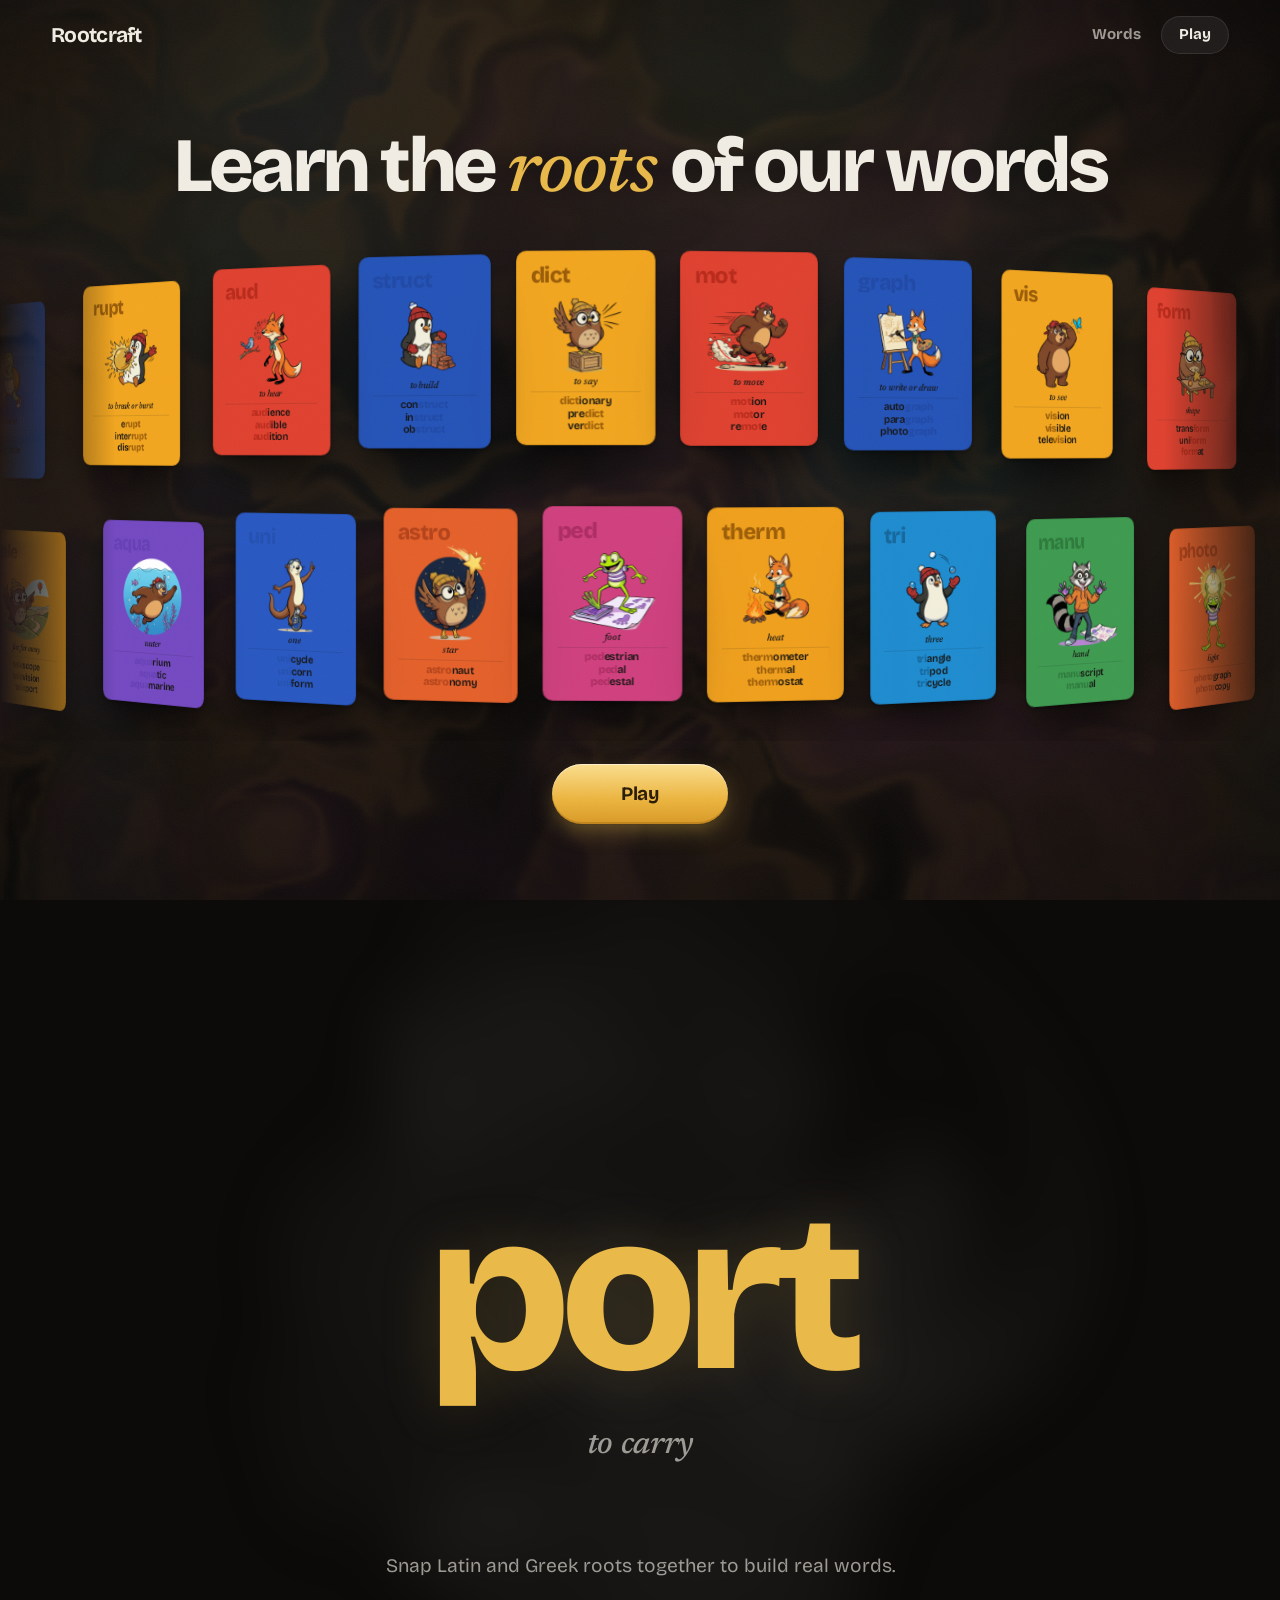
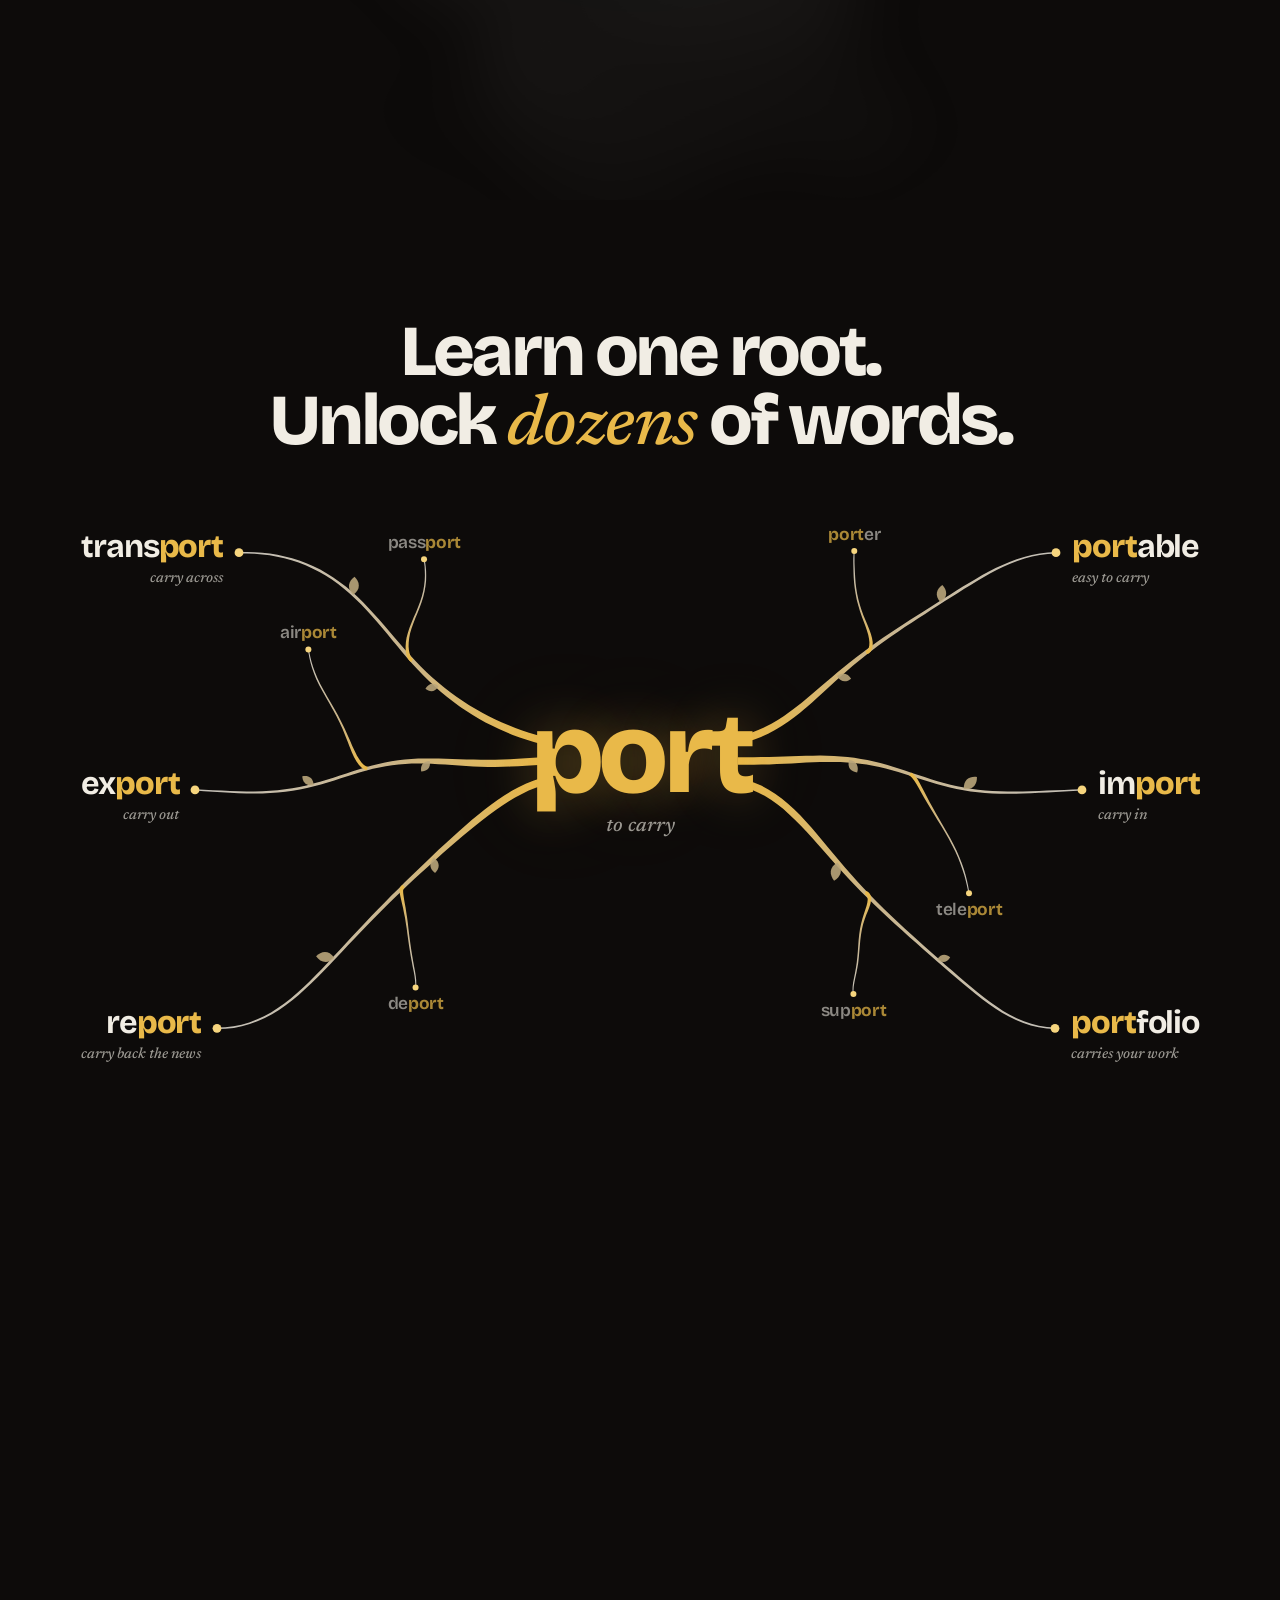
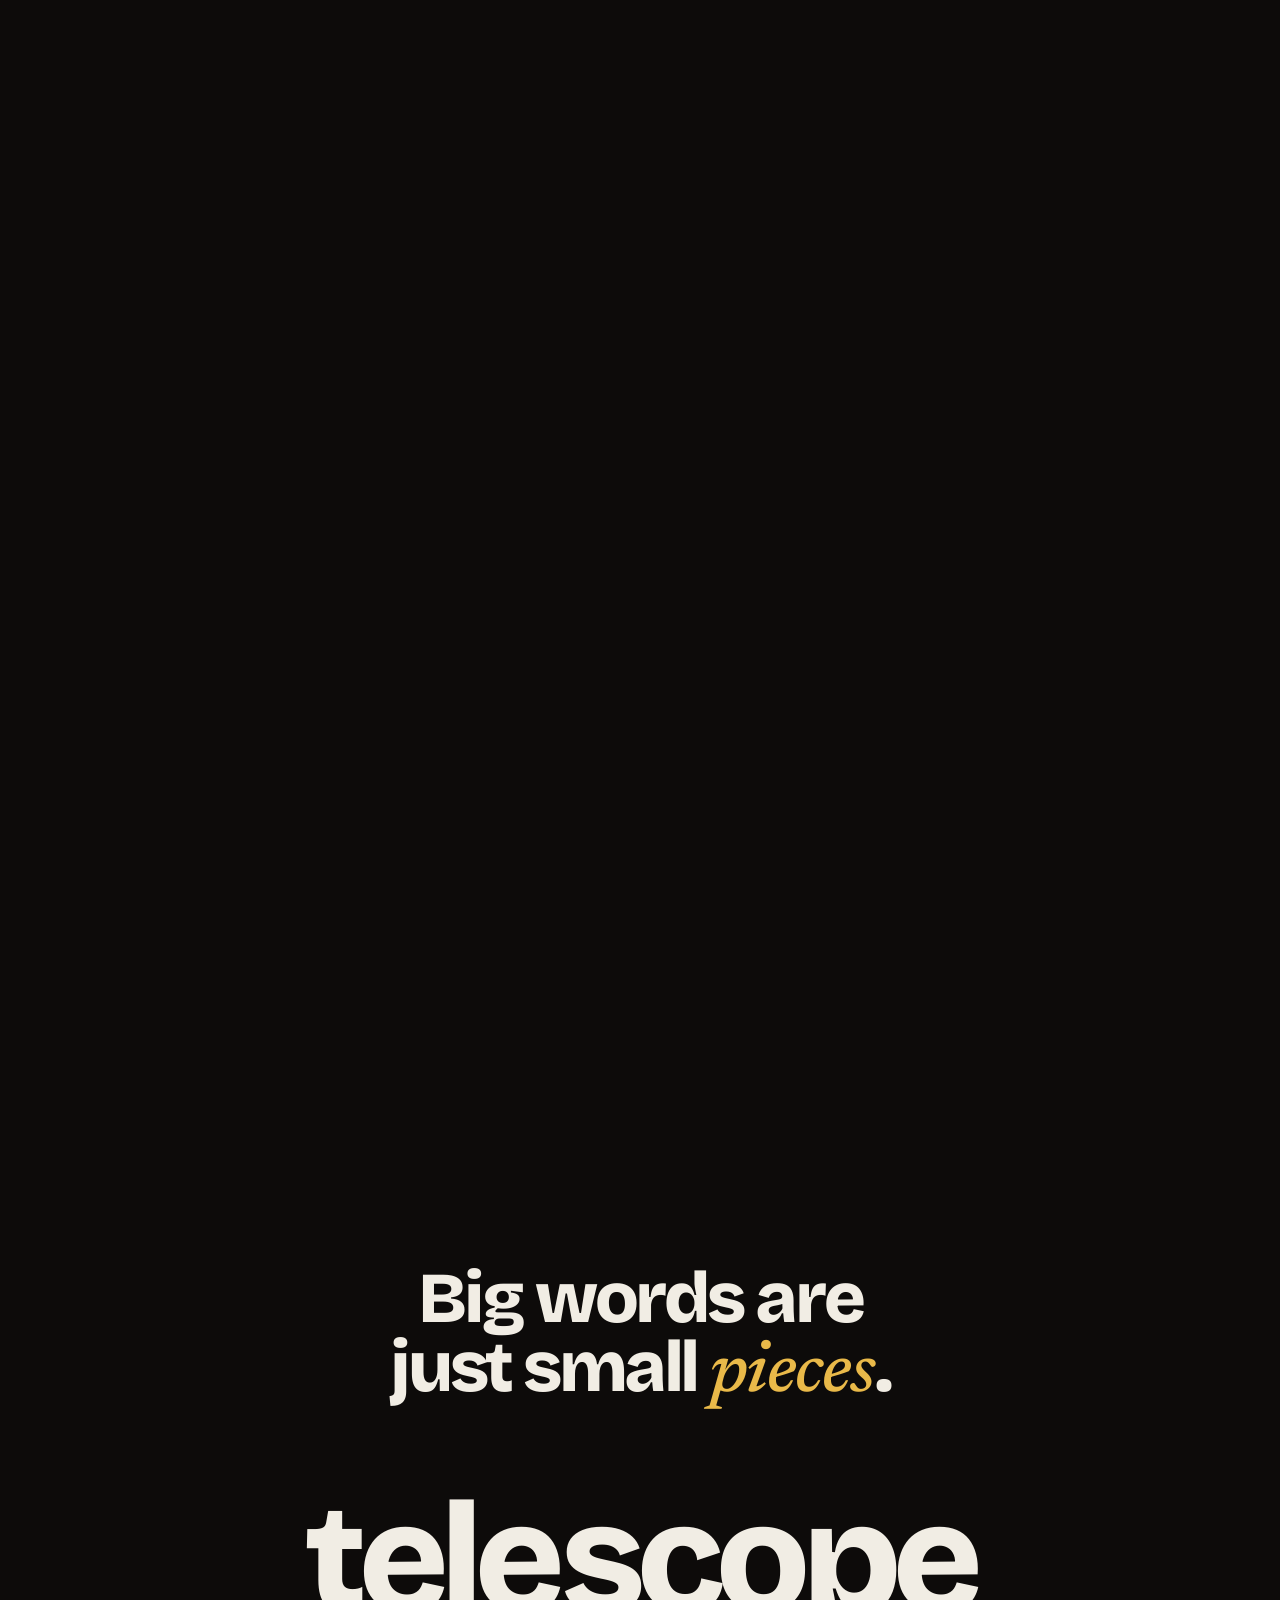
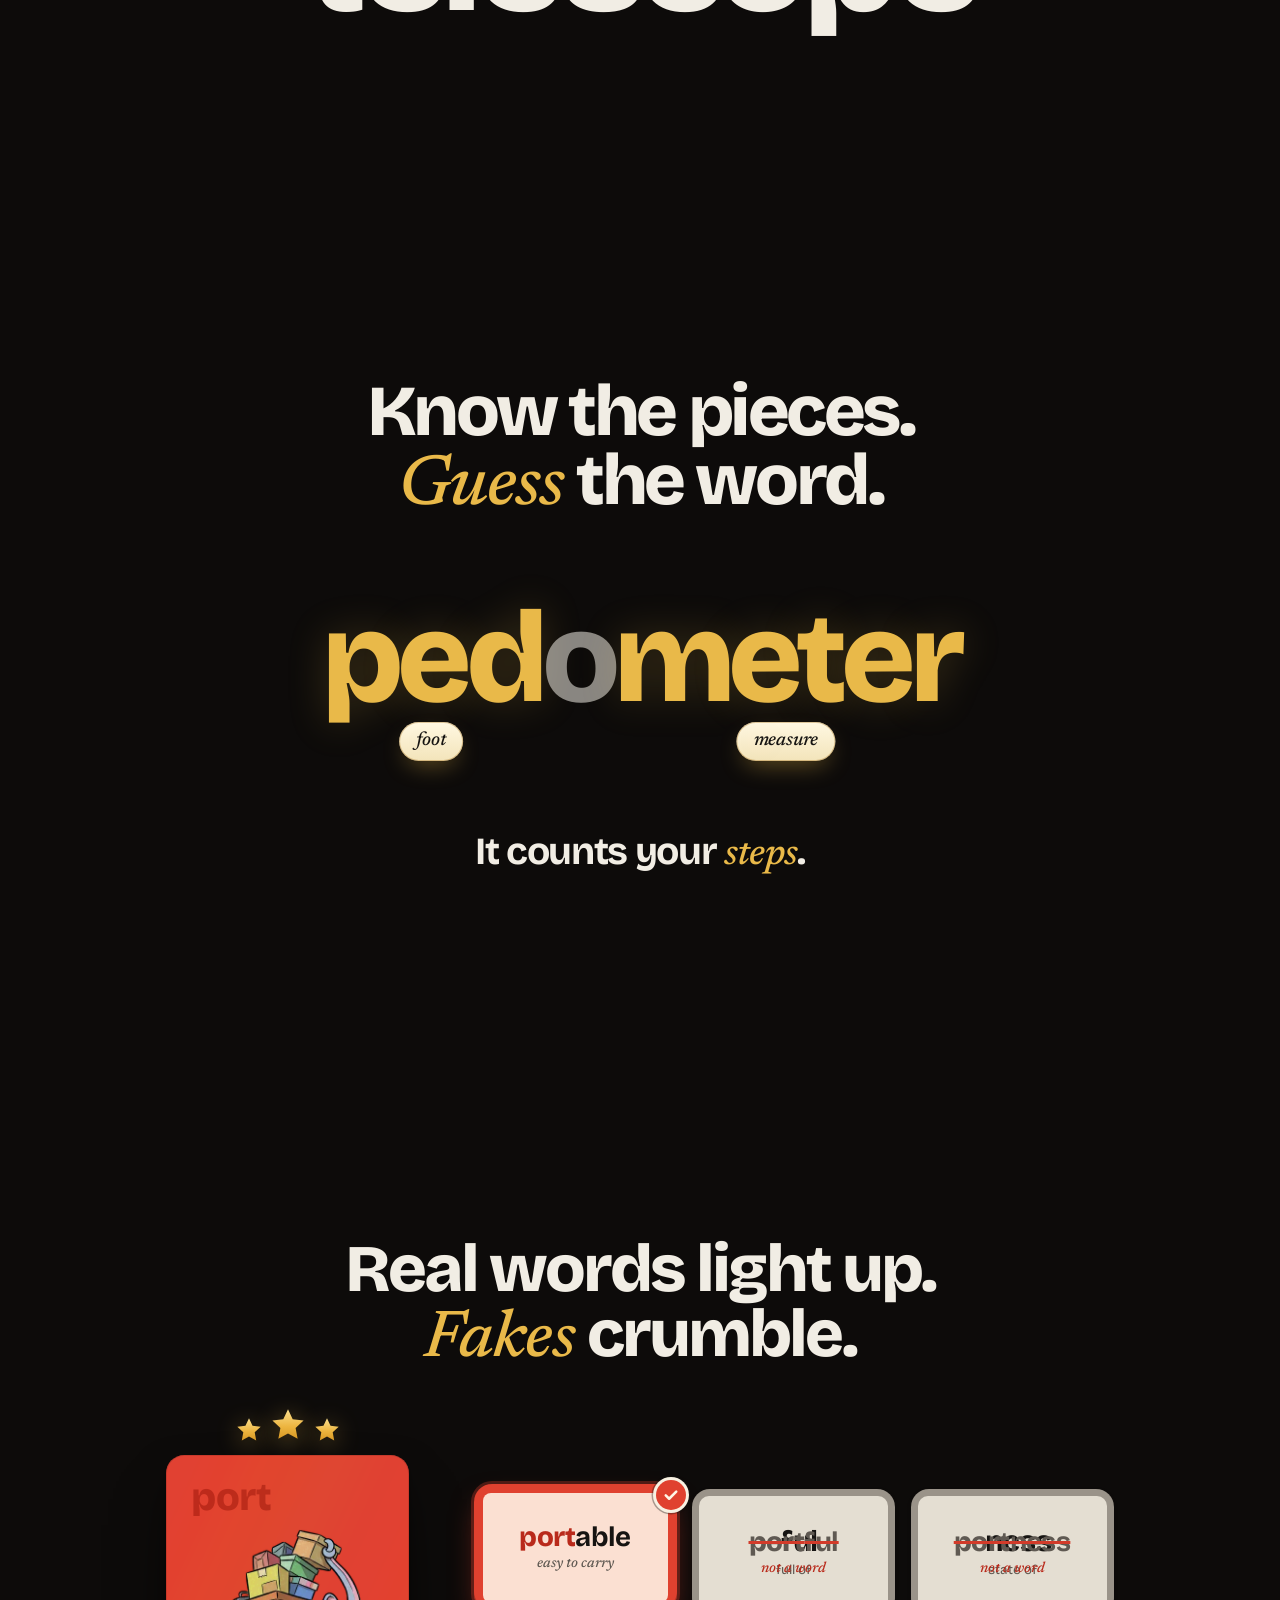
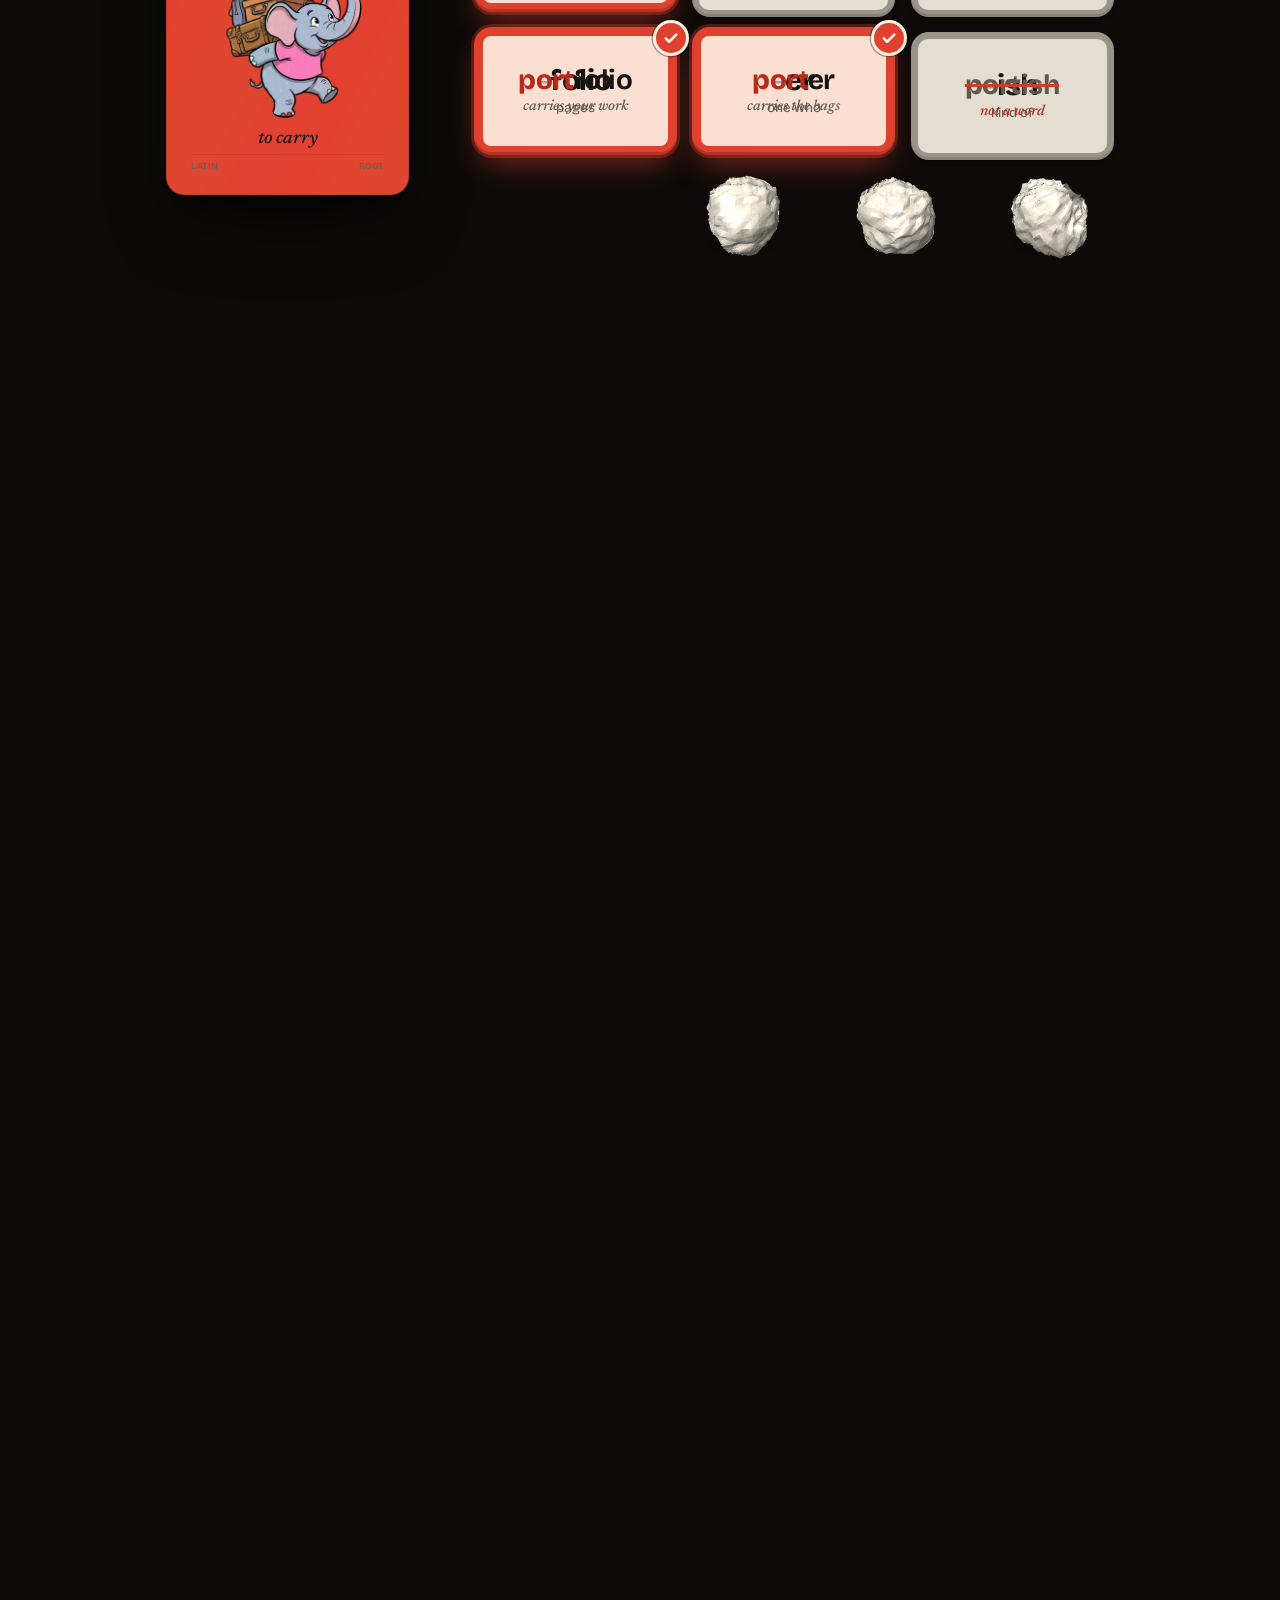
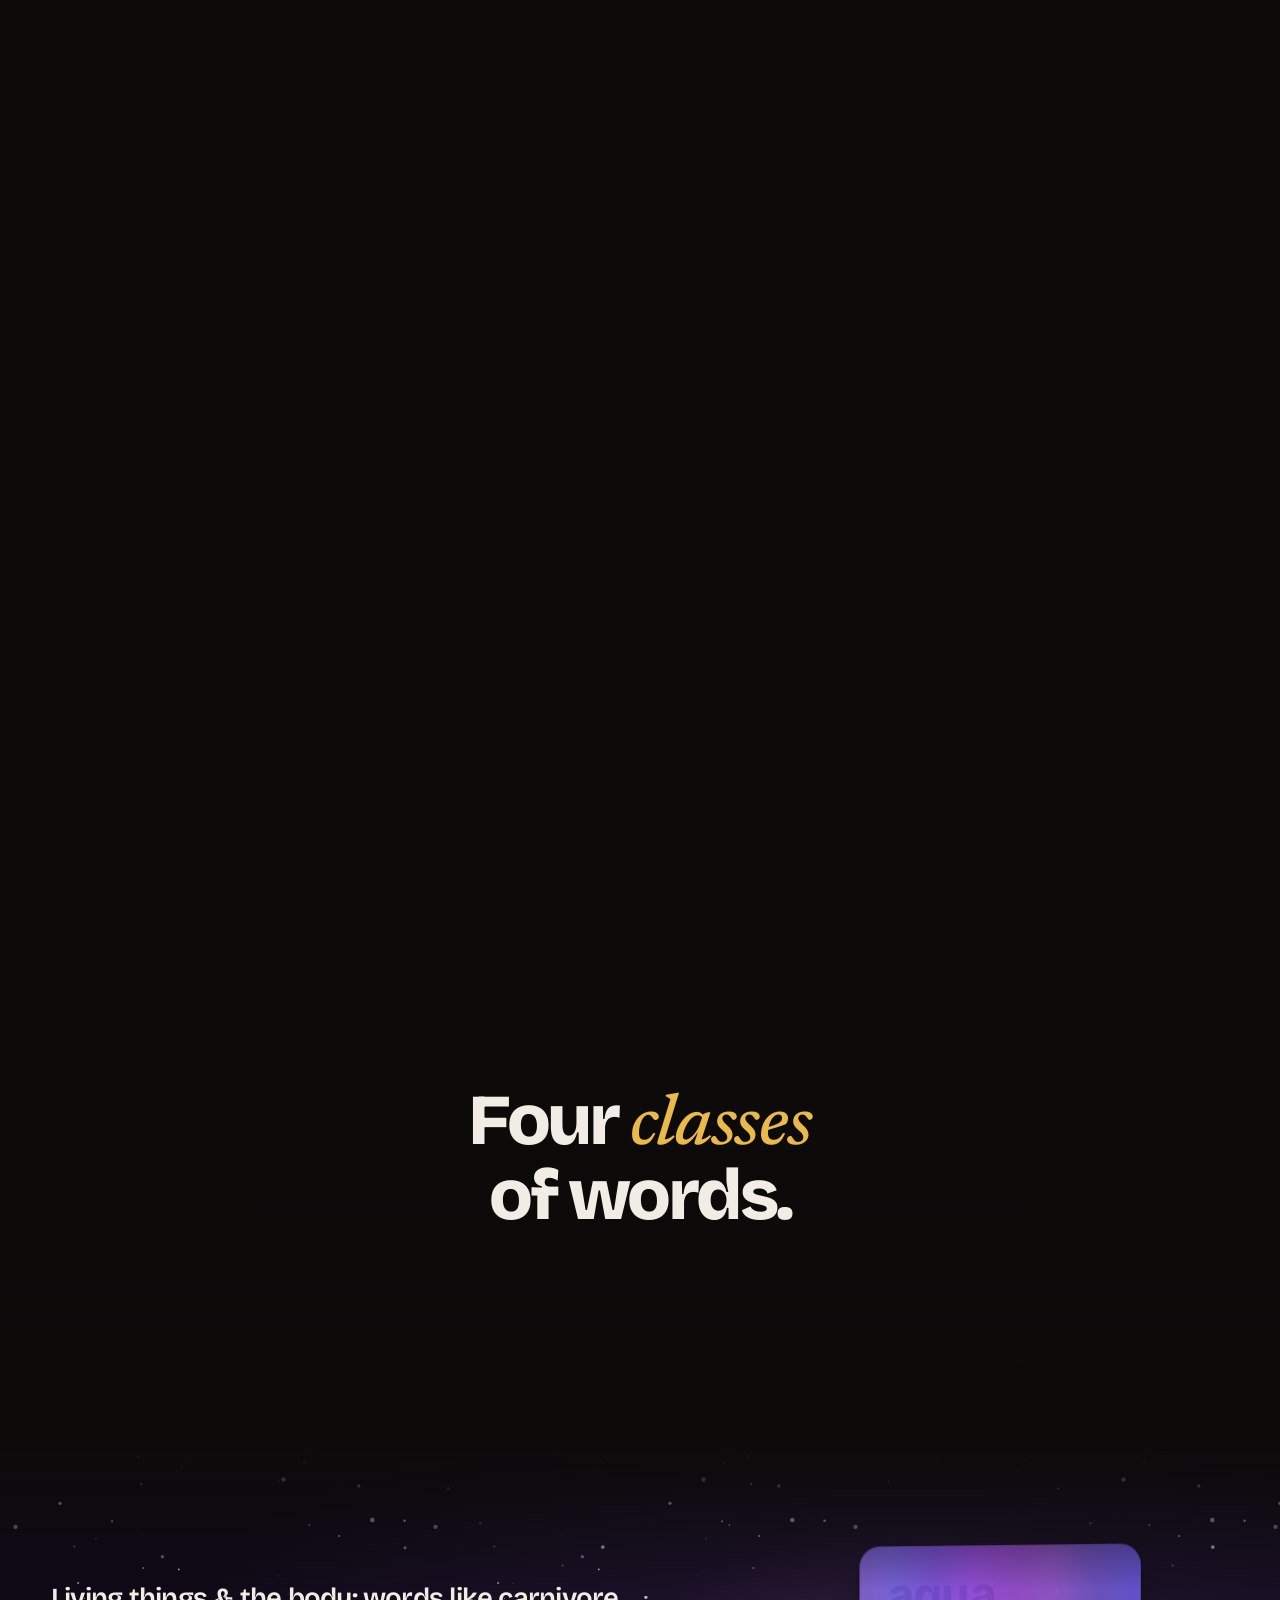
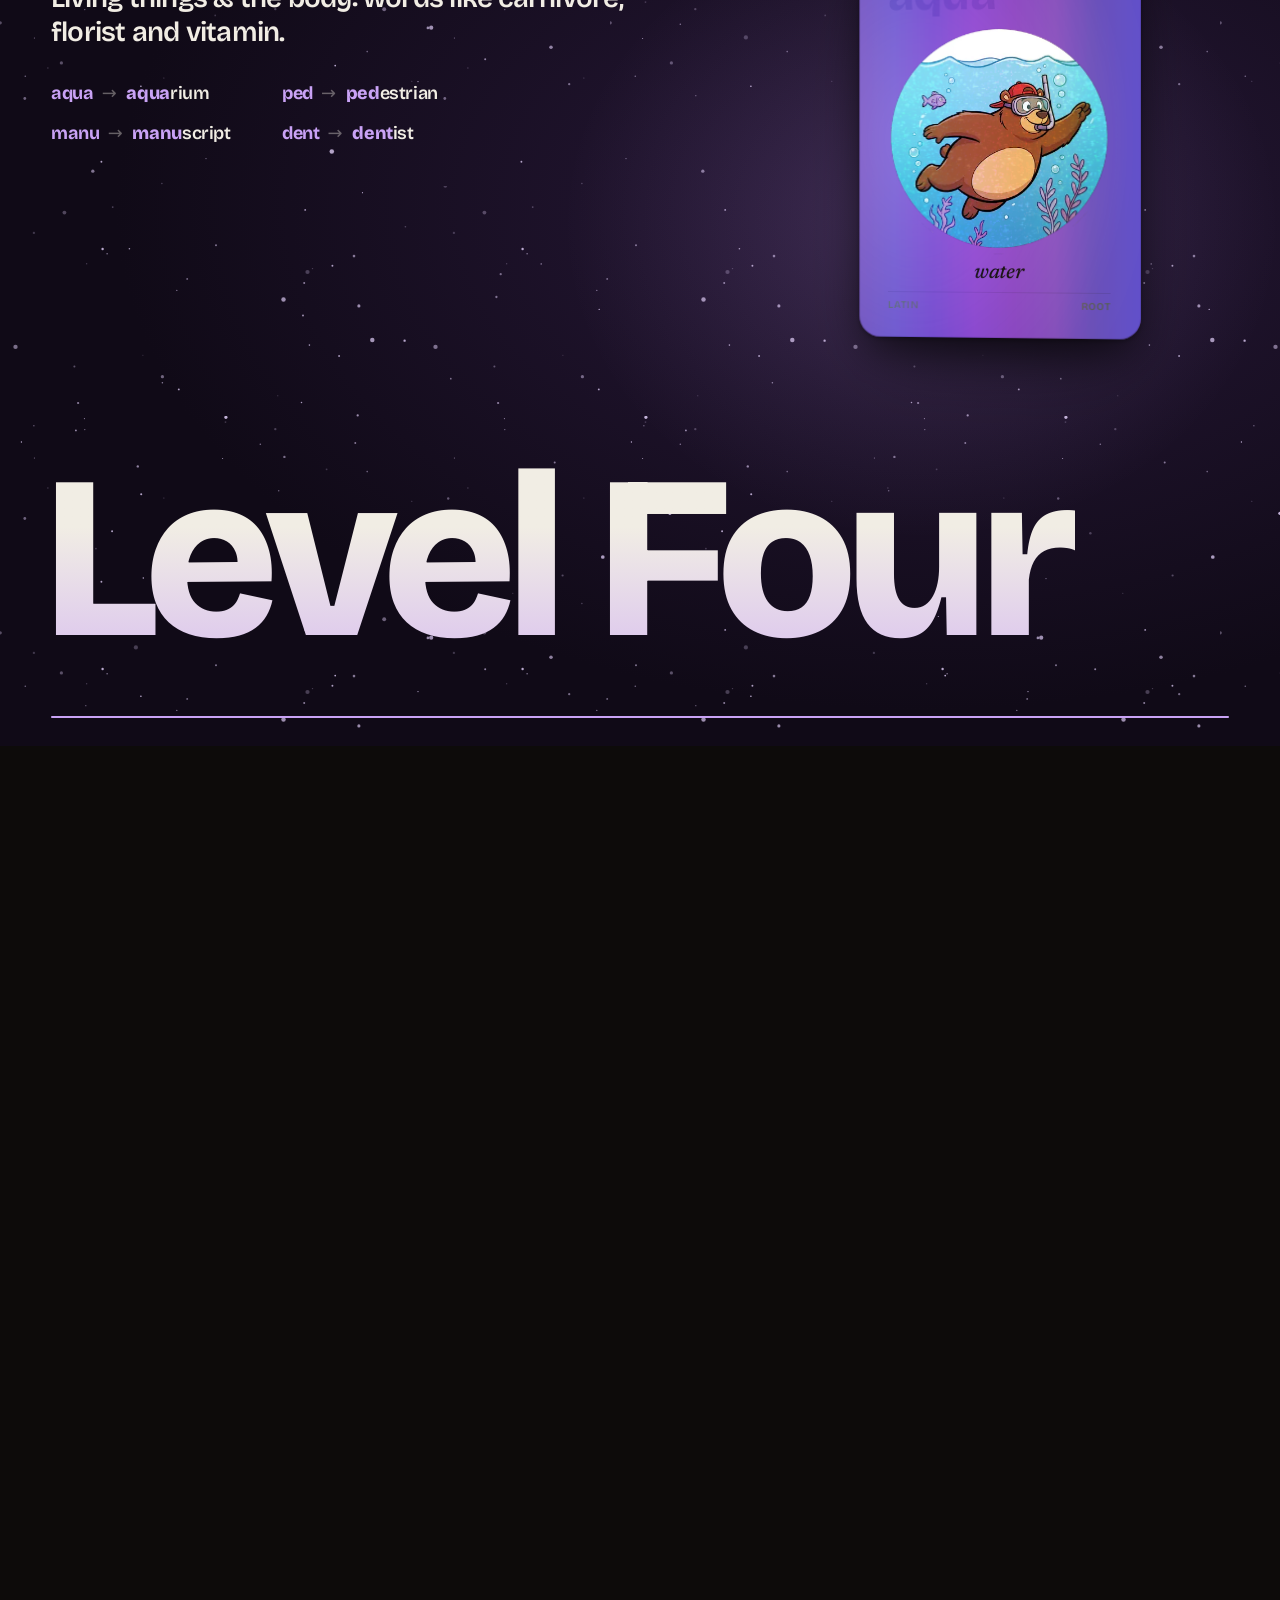
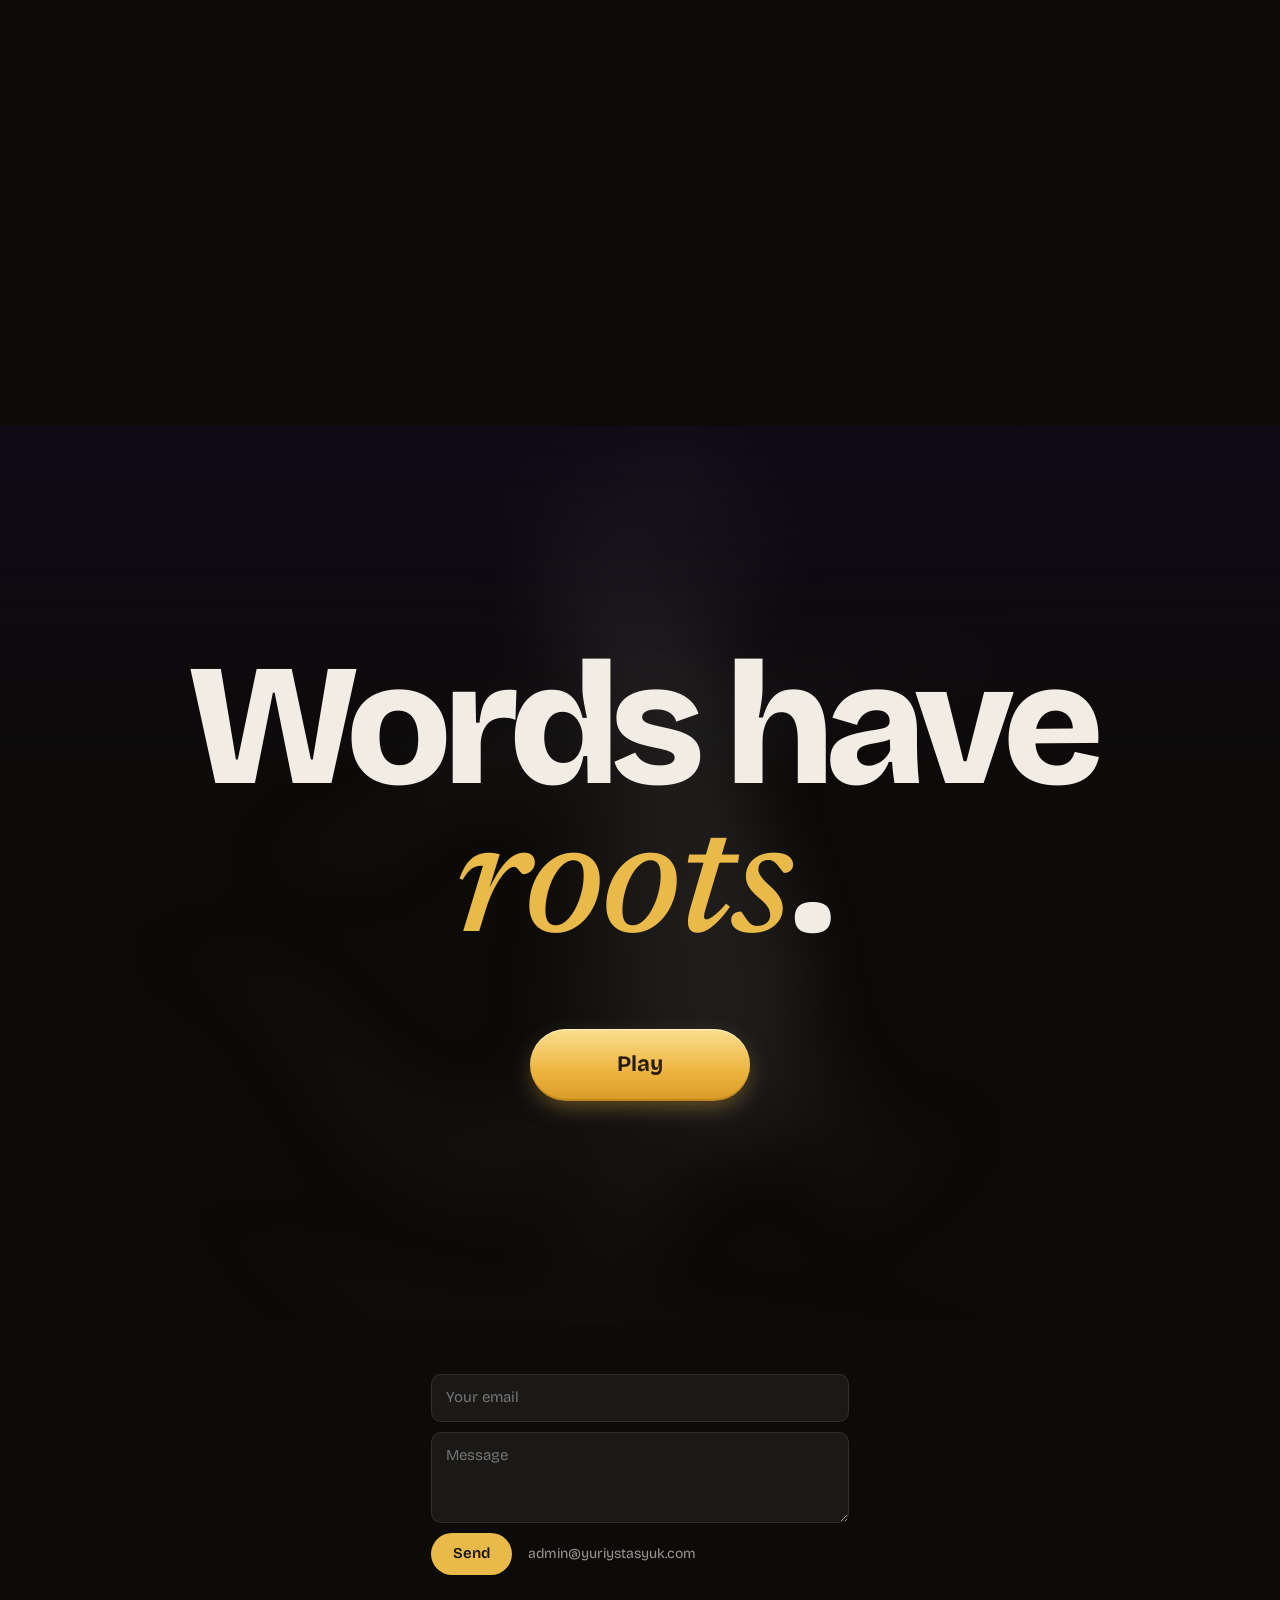
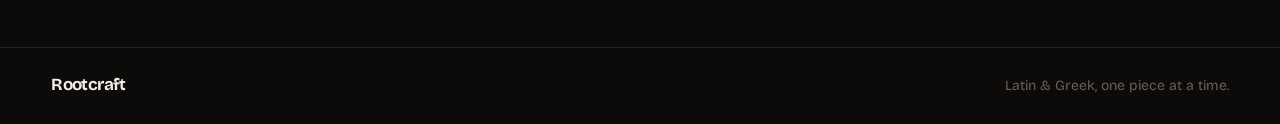
==== commit aa67fdd1: "Add contact form to landing" ====
--- a/app/src/landing/index.html
+++ b/app/src/landing/index.html
@@ -140,6 +140,14 @@
   </section>
 </main>
 
+<form class="contact" data-contact>
+  <input name="email" type="email" required maxlength="200" placeholder="Your email" aria-label="Your email" autocomplete="email">
+  <textarea name="message" required maxlength="5000" rows="3" placeholder="Message" aria-label="Message"></textarea>
+  <input class="contact-hp" name="website" tabindex="-1" autocomplete="off" aria-hidden="true">
+  <div class="contact-row"><button type="submit">Send</button><a href="mailto:admin@yuriystasyuk.com">admin@yuriystasyuk.com</a></div>
+  <p class="contact-status" role="status" aria-live="polite"></p>
+</form>
+
 <footer class="foot">
   <span class="mark">Rootcraft</span>
   <span>Latin &amp; Greek, one piece at a time.</span>
@@ -147,5 +155,6 @@
 
 <script src="bg.js" defer></script>
 <script src="landing.js" defer></script>
+<script src="contact.js" defer></script>
 </body>
 </html>
--- a/app/src/landing/landing.css
+++ b/app/src/landing/landing.css
@@ -140,35 +140,39 @@
 .row.static .tilt { position: relative; }
 .shelf:has(.static) { -webkit-mask-image: none; mask-image: none; perspective: none; }
 .rcard-words { list-style: none; margin: auto 0 0; padding: 2.4cqw 0 0; border-top: 1px solid rgba(22,20,18,.12); display: flex; flex-direction: column; align-items: center; gap: .4cqw; }
-.rcard-words li { font-weight: 600; font-size: 8.4cqw; line-height: 1.12; letter-spacing: -.02em; color: var(--ink); white-space: nowrap; }
+.rcard-words li { font-weight: 600; font-size: 7.8cqw; line-height: 1.12; letter-spacing: -.02em; color: var(--ink); white-space: nowrap; }
 .rcard-words b, .wroots i b, .tw-w b { color: var(--gold-ink); font-weight: 800; }
 .teach .rcard-in { gap: 2.2cqw; }
 .teach .rcard-art { min-height: 46cqw; }
-.teach .rcard-mean { font-size: 7.6cqw; }
-
-/* ---------- root card (from the game) ---------- */
+.teach .rcard-mean { font-size: 7.2cqw; }
+
+/* ---------- root card (v14 crayon card, same look as the game: app/src/styles.css) ---------- */
 .tilt { perspective: 900px; width: var(--cw); flex: 0 0 auto; touch-action: pan-y; }
 .rcard {
-  --r: calc(var(--cw) * .07);
-  position: relative; width: var(--cw); aspect-ratio: 63 / 88; border-radius: var(--r); padding: calc(var(--cw) * .03);
-  container-type: inline-size; isolation: isolate; overflow: hidden;
-  background: linear-gradient(125deg, #F7DE92 0%, #C99A3A 18%, #F3E3B0 34%, #A9D3C8 50%, #CBB1E6 64%, #F0C866 80%, #B8862C 100%);
-  box-shadow: var(--sh-3), inset 0 0 0 1px rgba(255,255,255,.35);
-  will-change: transform; backface-visibility: hidden;
-}
-.rcard-in {
-  position: relative; height: 100%; border-radius: calc(var(--r) - var(--cw) * .03); background: var(--paper); color: var(--ink);
-  padding: 4.6cqw 4.6cqw 4cqw; display: flex; flex-direction: column; gap: 2.8cqw; overflow: hidden;
-  box-shadow: inset 0 0 0 1px rgba(22,20,18,.14);
-  background-image: radial-gradient(120% 80% at 50% 0%, #F7F4EE, var(--paper) 60%, #E9E3D7);
-}
-.rcard-name { display: block; white-space: nowrap; padding: 0 1cqw; font-weight: 800; font-size: 17cqw; line-height: .92; letter-spacing: -.02em; }
-.rcard-art { position: relative; flex: 1 1 0; min-height: 60cqw; border-radius: 3.2cqw; overflow: hidden; margin: .6cqw 1.2cqw; isolation: isolate; transform: translateZ(0);
-  box-shadow: 0 0 0 1px rgba(22,20,18,.5), 0 0 0 1.2cqw var(--paper), 0 0 0 calc(1.2cqw + 1px) rgba(22,20,18,.16); }
-.rcard-art img { width: 100%; height: 100%; object-fit: cover; display: block; }
-.rcard-mean { font-family: var(--italic); font-style: italic; font-weight: 500; font-size: 8cqw; line-height: 1.08; letter-spacing: -.01em; text-align: center; margin-top: .6cqw; text-wrap: balance; }
-.rcard-foot { display: flex; justify-content: space-between; font-size: max(7px, 3.9cqw); font-weight: 600; letter-spacing: .06em; text-transform: uppercase; color: var(--ink-2); opacity: .75; border-top: 1px solid rgba(22,20,18,.12); padding-top: 2.2cqw; font-variant-ligatures: none; }
-.holo { position: absolute; inset: 0; mix-blend-mode: color-dodge; opacity: .16; pointer-events: none; overflow: hidden; filter: brightness(.62) contrast(1.6) saturate(1.5); }
+  --r: calc(var(--cw) * .075);
+  position: relative; width: var(--cw); aspect-ratio: 63 / 88; border-radius: var(--r);
+  transform-style: flat; will-change: transform; cursor: pointer; -webkit-tap-highlight-color: transparent;
+}
+.rcard.has-back { transform-style: preserve-3d; }
+.rface, .rback {
+  position: absolute; inset: 0; border-radius: var(--r); overflow: hidden; isolation: isolate; container-type: inline-size;
+  background: url(img/card/grain.webp) 0 0 / 96px 96px, var(--cb, #E0412F);
+  box-shadow: var(--sh-3), inset 0 0 0 1px rgba(0,0,0,.12);
+  backface-visibility: hidden; -webkit-backface-visibility: hidden;
+  transition: transform .52s cubic-bezier(.3,.9,.25,1.06), opacity .3s var(--ease);
+}
+.rface::before { content: ''; position: absolute; inset: 0; z-index: 0; pointer-events: none; background: #F8F1E2;
+  -webkit-mask: url(img/card/panel.webp) 0 0 / 100% 100% no-repeat; mask: url(img/card/panel.webp) 0 0 / 100% 100% no-repeat; }
+.rcard-in { position: relative; z-index: 1; height: 100%; color: var(--ink); padding: 10.4cqw 10.4cqw 8.8cqw; display: flex; flex-direction: column; gap: 2.4cqw; }
+.rcard-name { display: block; white-space: nowrap; padding: 0; font-weight: 800; font-size: 16cqw; line-height: .92; letter-spacing: -.02em; }
+.rcard-art { position: relative; flex: 1 1 0; min-height: 52cqw; margin: 0 -1cqw; overflow: visible; }
+/* the cut-outs keep the old square framing (character ~85% of it): scale up a little, the overflow is transparent */
+.rcard-art img, .rcard-art .holo { transform: scale(1.08); transform-origin: 50% 52%; }
+.rcard-art img { width: 100%; height: 100%; object-fit: contain; display: block; }
+.rcard-mean { font-family: var(--italic); font-style: italic; font-weight: 500; font-size: 7.6cqw; line-height: 1.08; letter-spacing: -.01em; text-align: center; margin-top: .4cqw; text-wrap: balance; }
+.rcard-foot { display: flex; justify-content: space-between; font-size: max(7px, 3.7cqw); font-weight: 600; letter-spacing: .06em; text-transform: uppercase; color: var(--ink-2); opacity: .8; border-top: 1px solid rgba(22,20,18,.12); padding-top: 2cqw; font-variant-ligatures: none; }
+.holo { position: absolute; inset: 0; mix-blend-mode: color-dodge; opacity: .16; pointer-events: none; overflow: hidden; filter: brightness(.62) contrast(1.6) saturate(1.5);
+  -webkit-mask: var(--art) center / contain no-repeat; mask: var(--art) center / contain no-repeat; }
 .holo i, .sheen i, .glare i { position: absolute; display: block; pointer-events: none; }
 .holo-rb, .sheen-rb {
   left: -100%; top: -100%; width: 300%; height: 300%; will-change: transform;
@@ -176,12 +180,27 @@
 }
 .holo-gl { inset: -12%; background: url(img/glitter.webp) center / 34cqw 34cqw repeat; mix-blend-mode: multiply; will-change: transform; }
 .holo-gl2 { background-size: 52cqw 52cqw; mix-blend-mode: screen; opacity: .7; }
-.sheen { position: absolute; inset: 0; border-radius: inherit; overflow: hidden; pointer-events: none; mix-blend-mode: overlay; opacity: .07; }
-.glare { position: absolute; inset: 0; border-radius: inherit; overflow: hidden; pointer-events: none; mix-blend-mode: overlay; opacity: 0; }
+.sheen { position: absolute; inset: 0; z-index: 2; border-radius: inherit; overflow: hidden; pointer-events: none; mix-blend-mode: overlay; opacity: .07; }
+.glare { position: absolute; inset: 0; z-index: 3; border-radius: inherit; overflow: hidden; pointer-events: none; mix-blend-mode: overlay; opacity: 0; }
 .glare-dot { left: -50%; top: -50%; width: 200%; height: 200%; will-change: transform; background: radial-gradient(closest-side, rgba(255,255,255,.95), rgba(255,255,255,.45) 30%, rgba(0,0,0,.25) 75%, rgba(0,0,0,.35)); }
 
 /* v11 press sparkle (canvas drawn by holoSparkle, clipped by the card's rounded rect) */
 .spark { position: absolute; inset: 0; width: 100%; height: 100%; display: block; pointer-events: none; z-index: 4; border-radius: inherit; }
+/* v14 card back */
+.rback { transform: rotateY(180deg); display: grid; place-items: center; align-content: center; gap: 5cqw; text-align: center; pointer-events: none; }
+.rback::before { content: ''; position: absolute; inset: 0; z-index: 0; pointer-events: none; background: color-mix(in oklab, var(--cb), #fff 22%);
+  -webkit-mask: url(img/card/back-dots.webp) 0 0 / 100% 100% no-repeat; mask: url(img/card/back-dots.webp) 0 0 / 100% 100% no-repeat; }
+.tilt[data-shape="star"] .rback::before { background: color-mix(in oklab, var(--cb), #8A1A00 34%); -webkit-mask-image: url(img/card/back-star.webp); mask-image: url(img/card/back-star.webp); }
+.rb-mark { position: relative; z-index: 1; display: block; font-weight: 800; font-size: 23cqw; line-height: .84; letter-spacing: -.045em; color: var(--cb-ink, #FFF6E6); text-shadow: 0 .6cqw 0 rgba(0,0,0,.12); }
+.rb-tag { position: relative; z-index: 1; font-weight: 700; font-size: max(6px, 3.6cqw); letter-spacing: .16em; text-transform: uppercase; color: var(--cb-ink, #FFF6E6); opacity: .85; }
+.rcard.is-flipped .rface { transform: rotateY(-180deg); }
+.rcard.is-flipped .rback { transform: rotateY(0deg); }
+@media (prefers-reduced-motion: reduce) {
+  .rface, .rback { transition: opacity .3s var(--ease); }
+  .rback, .rcard.is-flipped .rback { transform: none; opacity: 0; }
+  .rcard.is-flipped .rback { opacity: 1; }
+  .rcard.is-flipped .rface { transform: none; opacity: 0; }
+}
 
 /* ---------- how ---------- */
 .how { position: relative; height: 340vh; }
@@ -351,7 +370,6 @@
 .wroots .wr::after { content: '→'; margin-left: .45em; font-weight: 400; color: var(--mist-2); }
 .wcard { position: absolute; right: calc(var(--pad) + 7vw); top: 11vh; z-index: 2; }
 .wcard .tilt { --cw: clamp(220px, min(22vw, 46vh), 340px); }
-.rcard.wfoil { background: linear-gradient(125deg, var(--f0) 0%, var(--f1) 22%, var(--f2) 40%, var(--f1) 58%, var(--f0) 78%, var(--f2) 100%); }
 .pt { position: absolute; inset: -30% 0; z-index: -1; pointer-events: none; opacity: .6; background-size: 420px 420px; animation: drift 46s linear infinite; }
 .pt.b { background-size: 610px 610px; opacity: .5; animation: drift 60s linear infinite reverse, twinkle 3.2s ease-in-out infinite alternate; }
 .wpanel:not(.on) .pt { animation-play-state: paused; }
@@ -369,6 +387,16 @@
 .huge { font-weight: 800; font-size: clamp(64px, 13.5vw, 230px); line-height: .86; letter-spacing: -.06em; }
 .foot { display: flex; justify-content: space-between; align-items: baseline; gap: 16px; padding: 28px var(--pad) max(28px, env(safe-area-inset-bottom)); border-top: 1px solid var(--line); color: var(--mist-2); font-size: 14px; }
 .foot .mark { color: var(--paper); font-size: 17px; }
+
+.contact { display: grid; gap: 10px; max-width: 520px; margin: 0 auto; padding: 48px var(--pad); }
+.contact input, .contact textarea { font: inherit; font-size: 15px; color: var(--paper); background: var(--night-2); border: 1px solid var(--line); border-radius: 10px; padding: 12px 14px; resize: vertical; }
+.contact input:focus, .contact textarea:focus { outline: none; border-color: var(--gold); }
+.contact-row { display: flex; align-items: center; gap: 16px; flex-wrap: wrap; }
+.contact button { font: inherit; font-size: 15px; font-weight: 600; color: var(--ink); background: var(--gold); border: 0; border-radius: 999px; padding: 10px 22px; cursor: pointer; }
+.contact button:disabled { opacity: .6; }
+.contact-row a { color: var(--mist); font-size: 14px; }
+.contact-status { color: var(--mist); font-size: 14px; min-height: 1em; margin: 0; }
+.contact-hp { position: absolute; left: -9999px; width: 1px; height: 1px; opacity: 0; }
 
 /* ---------- phone ---------- */
 @media (max-width: 720px) {
@@ -457,3 +485,32 @@
   .wintro { padding: 96px 24px 64px; }
 }
 /* ===================== v12 BACKGROUND + LEVELS — end ===================== */
+
+/* =================== v14 CONTAINERS (same recipe as the game, app/src/styles.css "v14 CONTAINERS") =================== */
+.pc-face {
+  --bw: 7px; --rough: 3px; --r0: 18px; isolation: isolate;
+  background: url(img/card/grain.webp) 0 0 / 96px 96px, var(--ckb, var(--cb, #E0412F));
+  box-shadow: inset 0 -3px 0 rgba(0,0,0,.16), var(--sh-2);
+}
+.pc-face::before {
+  content: ''; position: absolute; z-index: -1; pointer-events: none; inset: calc(var(--bw) - var(--rough)); padding: var(--rough);
+  border-radius: max(4px, calc(var(--r0) - var(--bw) + 2px)); background: var(--ckp, #F8F1E2); transition: background-color .35s var(--ease);
+  -webkit-mask: linear-gradient(#000 0 0) content-box, url(img/card/speck.webp) 0 0 / 48px 48px padding-box;
+  mask: linear-gradient(#000 0 0) content-box, url(img/card/speck.webp) 0 0 / 48px 48px padding-box;
+}
+.pcard.lit .pc-face { --bw: 9px; --ckp: color-mix(in oklab, var(--cb) 13%, #FBF6EA);
+  background: url(img/card/grain.webp) 0 0 / 96px 96px, var(--cb);
+  box-shadow: inset 0 -3px 0 rgba(0,0,0,.2), 0 0 0 3px color-mix(in srgb, var(--cb) 30%, transparent), 0 14px 30px -8px color-mix(in srgb, var(--cb) 60%, transparent), var(--sh-2); }
+.pc-tick { background: url(img/card/grain.webp) 0 0 / 48px 48px, var(--cb, #E0412F); color: var(--cb-ink, #FFF6E6);
+  box-shadow: 0 0 0 3px #F8F1E2, 0 0 0 4.5px rgba(22,20,18,.35), var(--sh-1); width: 30px; height: 30px; }
+.pcard.wrong .pc-face { --ckb: #9A9389; --ckp: #E4DED2; background: url(img/card/grain.webp) 0 0 / 96px 96px, #9A9389; color: var(--ink); box-shadow: inset 0 -3px 0 rgba(0,0,0,.12), var(--sh-1); }
+.pcard.wrong .pc-word { color: #5F5952; }
+.pcard.wrong .pc-word s { text-decoration-thickness: 3px; text-decoration-color: #D23B2A; }
+.pcard.wrong .pc-word b { color: inherit; background: none; -webkit-text-fill-color: currentColor; }
+.pcard.wrong .pc-def { color: #B92A1B; }
+/* root highlights in the card's crayon: darkened for contrast, grain-filled so it reads like crayon */
+.rcard-words b, .pc-word b, .rcard-name {
+  color: var(--cbt, #B92A1B);
+  background: url(img/card/grain.webp) 0 0 / 64px 64px, linear-gradient(var(--cbt, #B92A1B), var(--cbt, #B92A1B));
+  -webkit-background-clip: text; background-clip: text; -webkit-text-fill-color: transparent;
+}
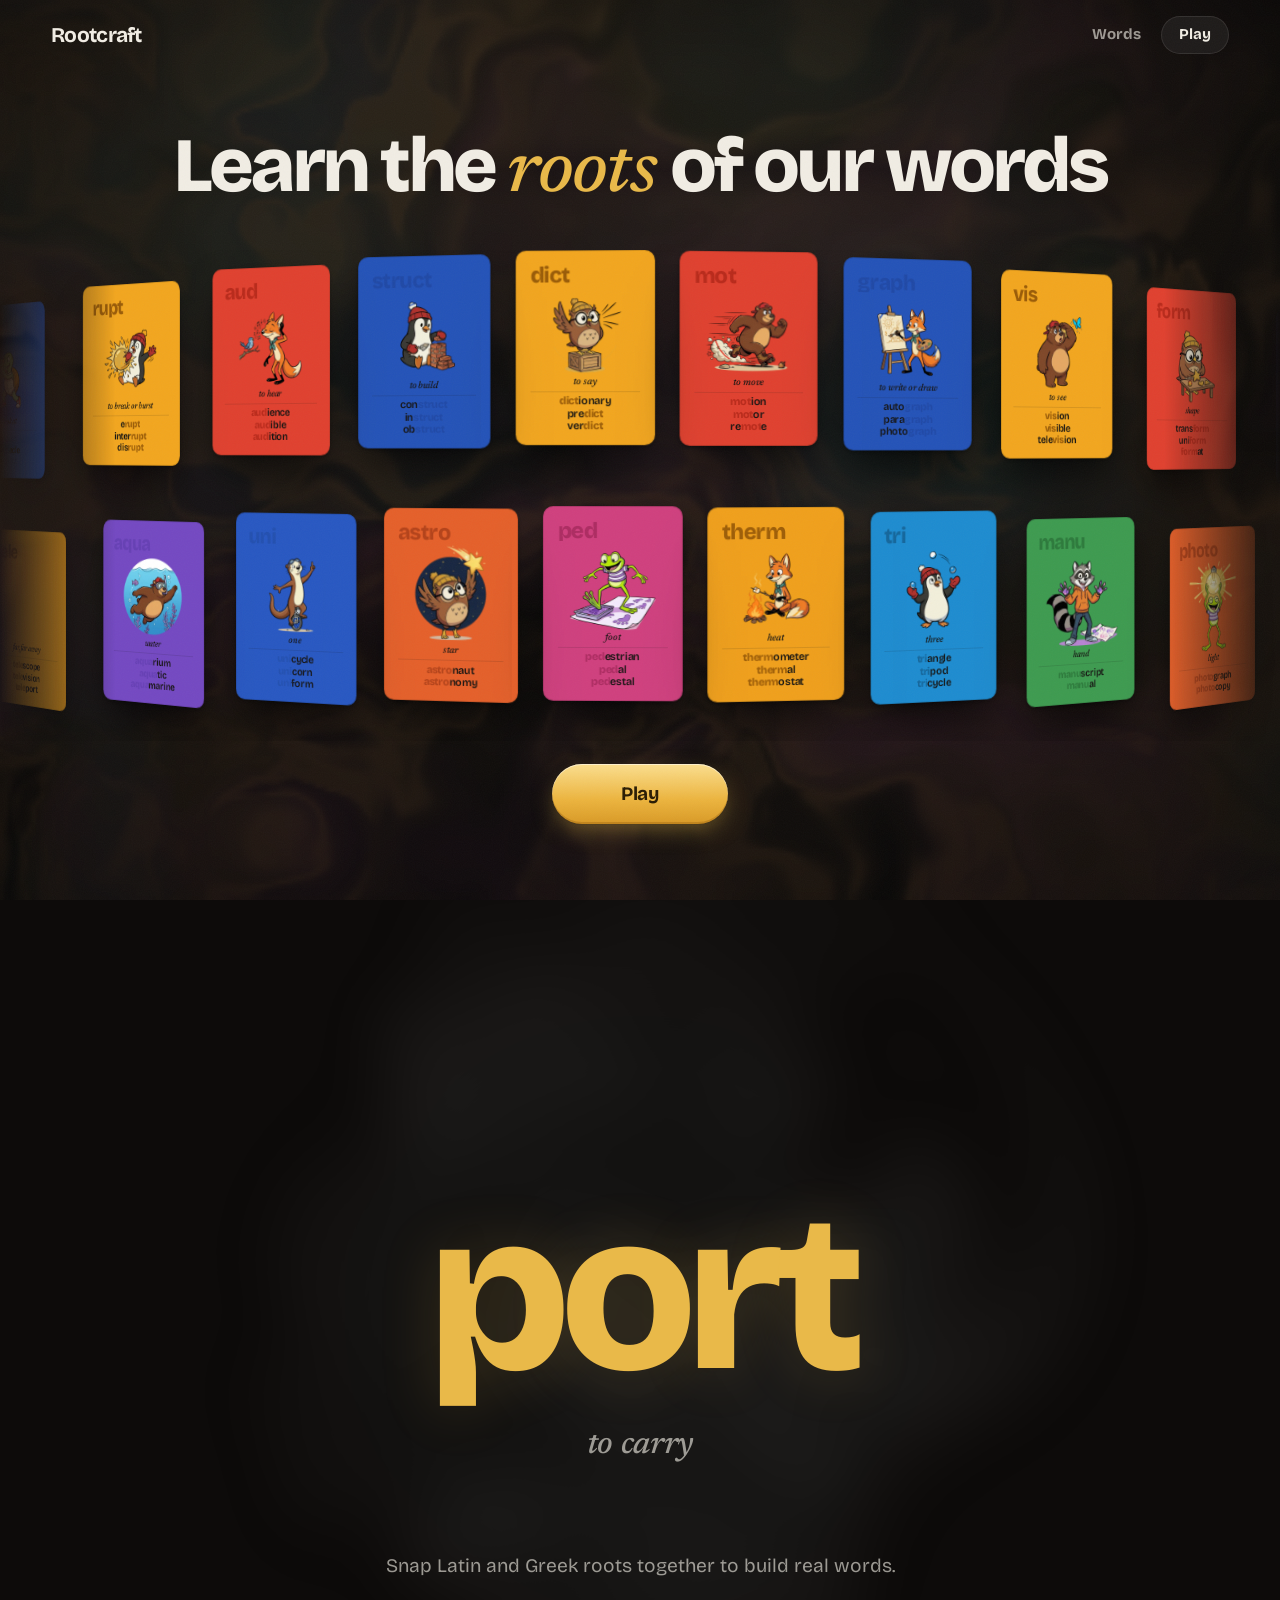
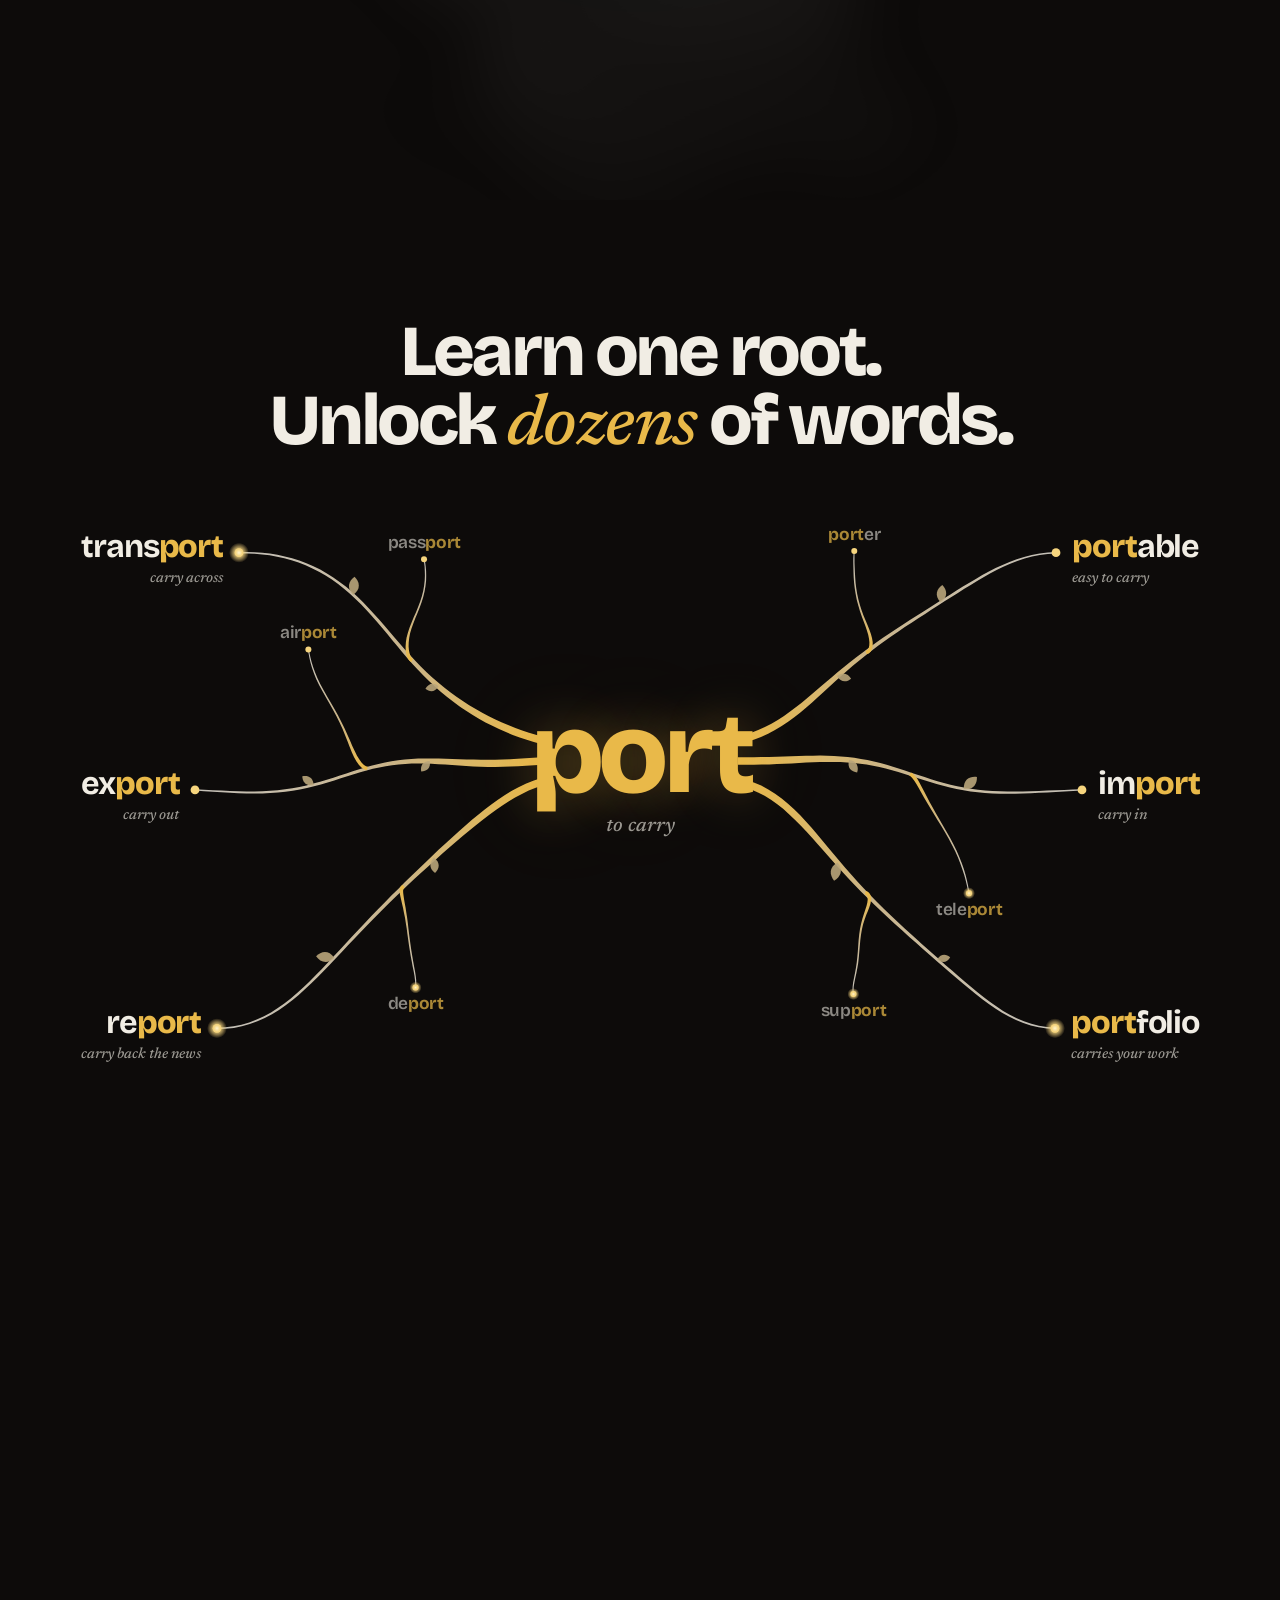
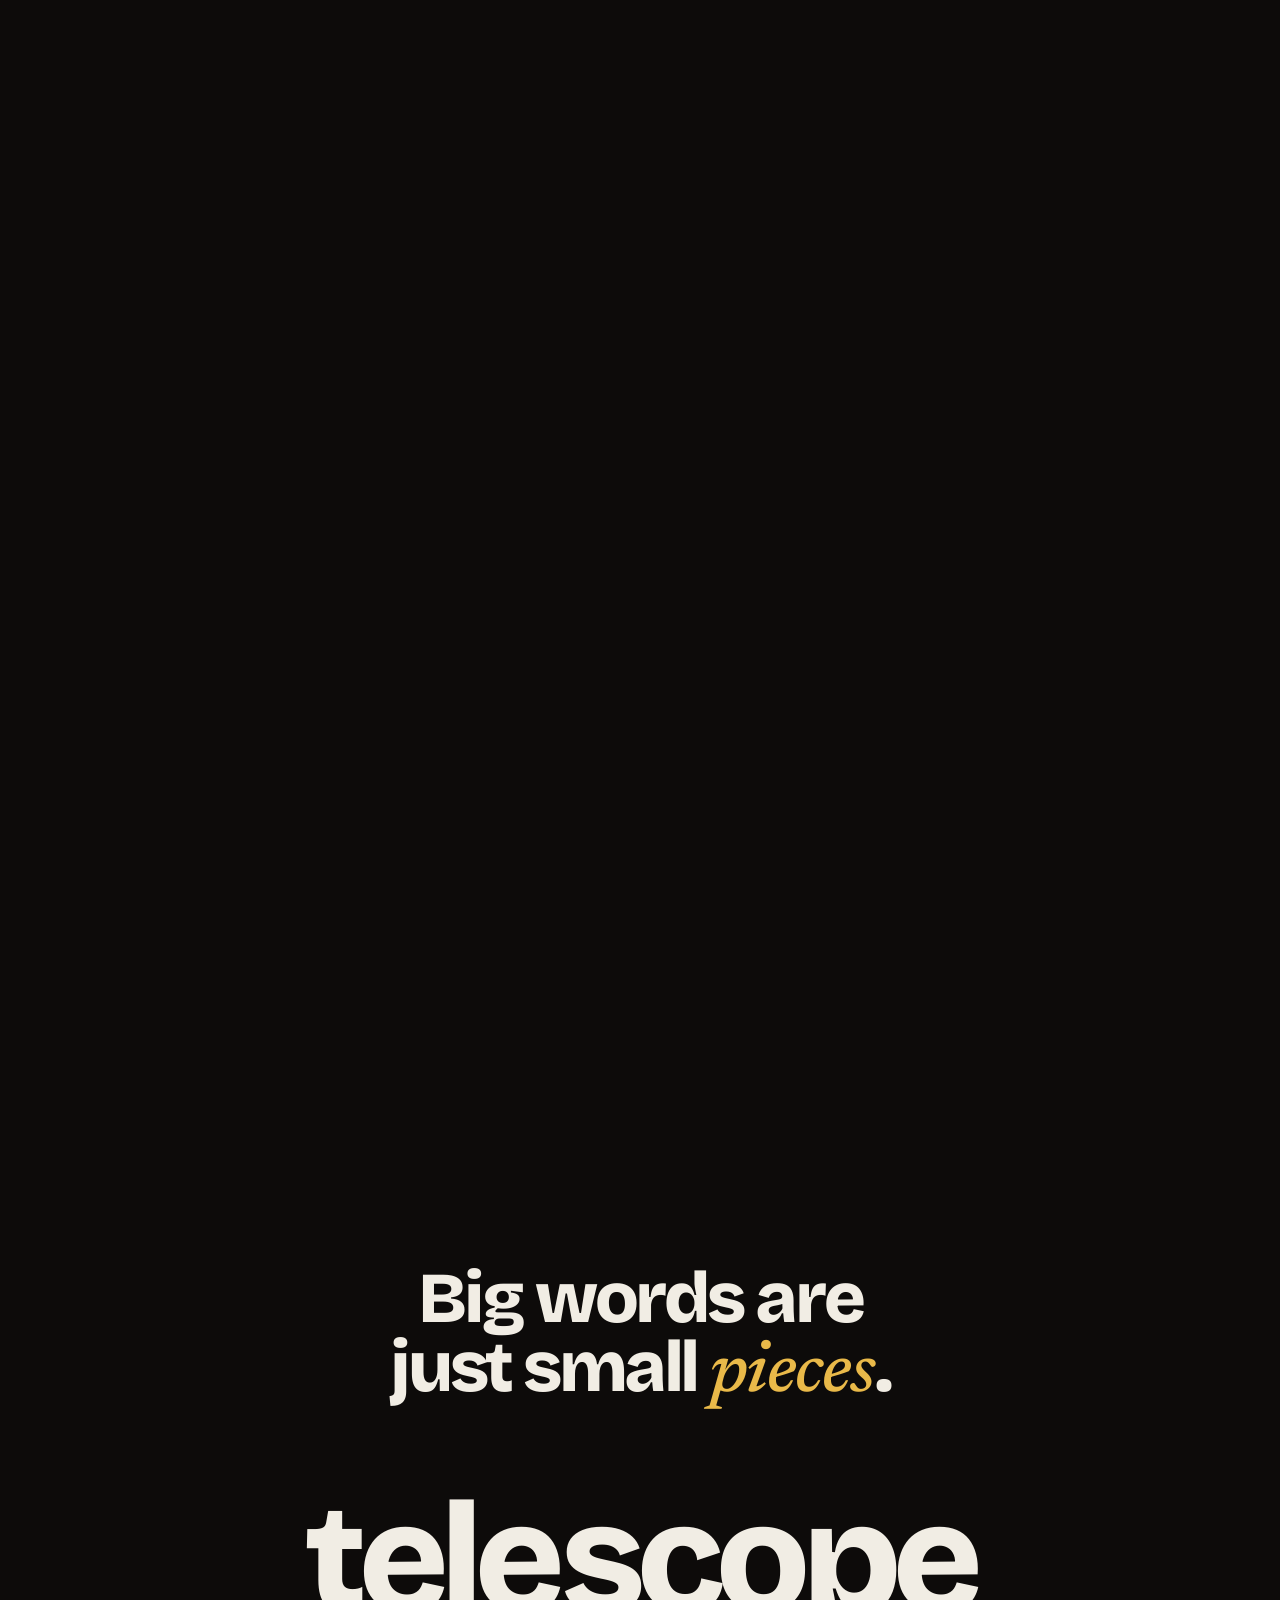
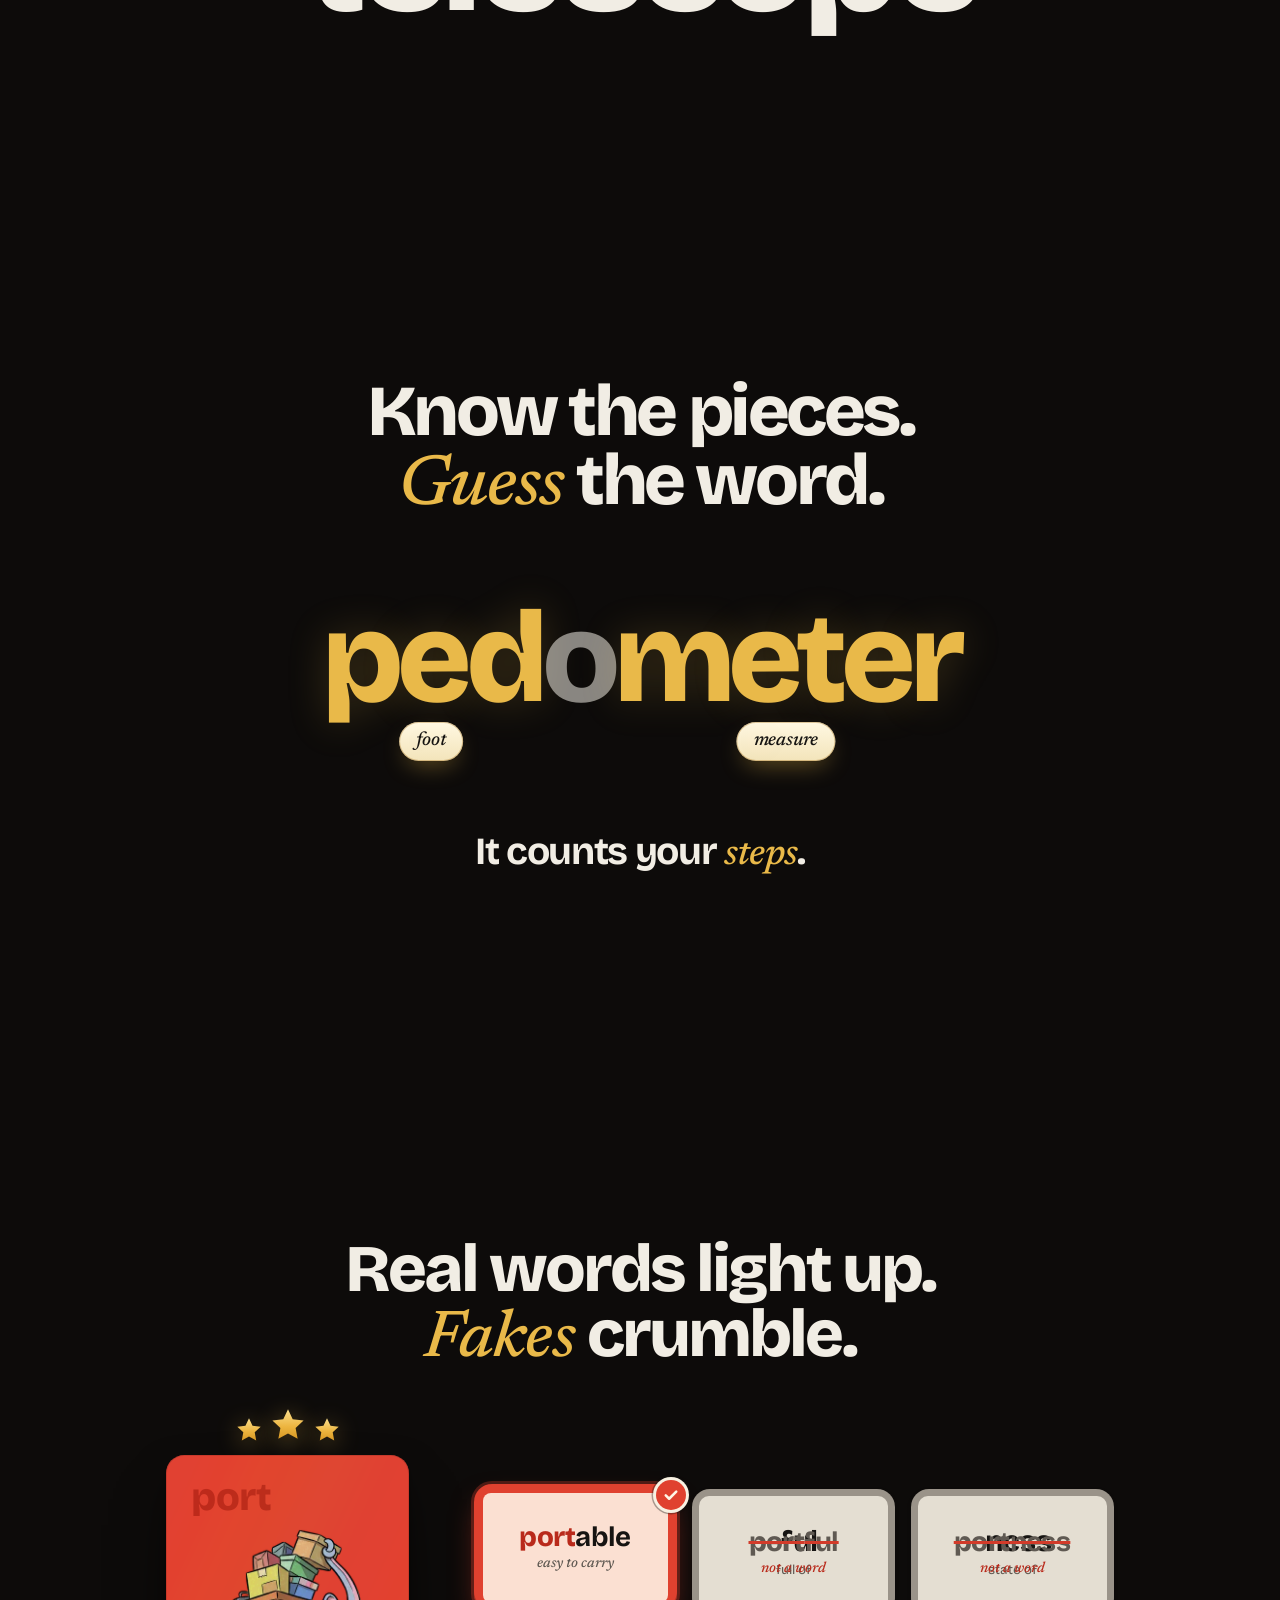
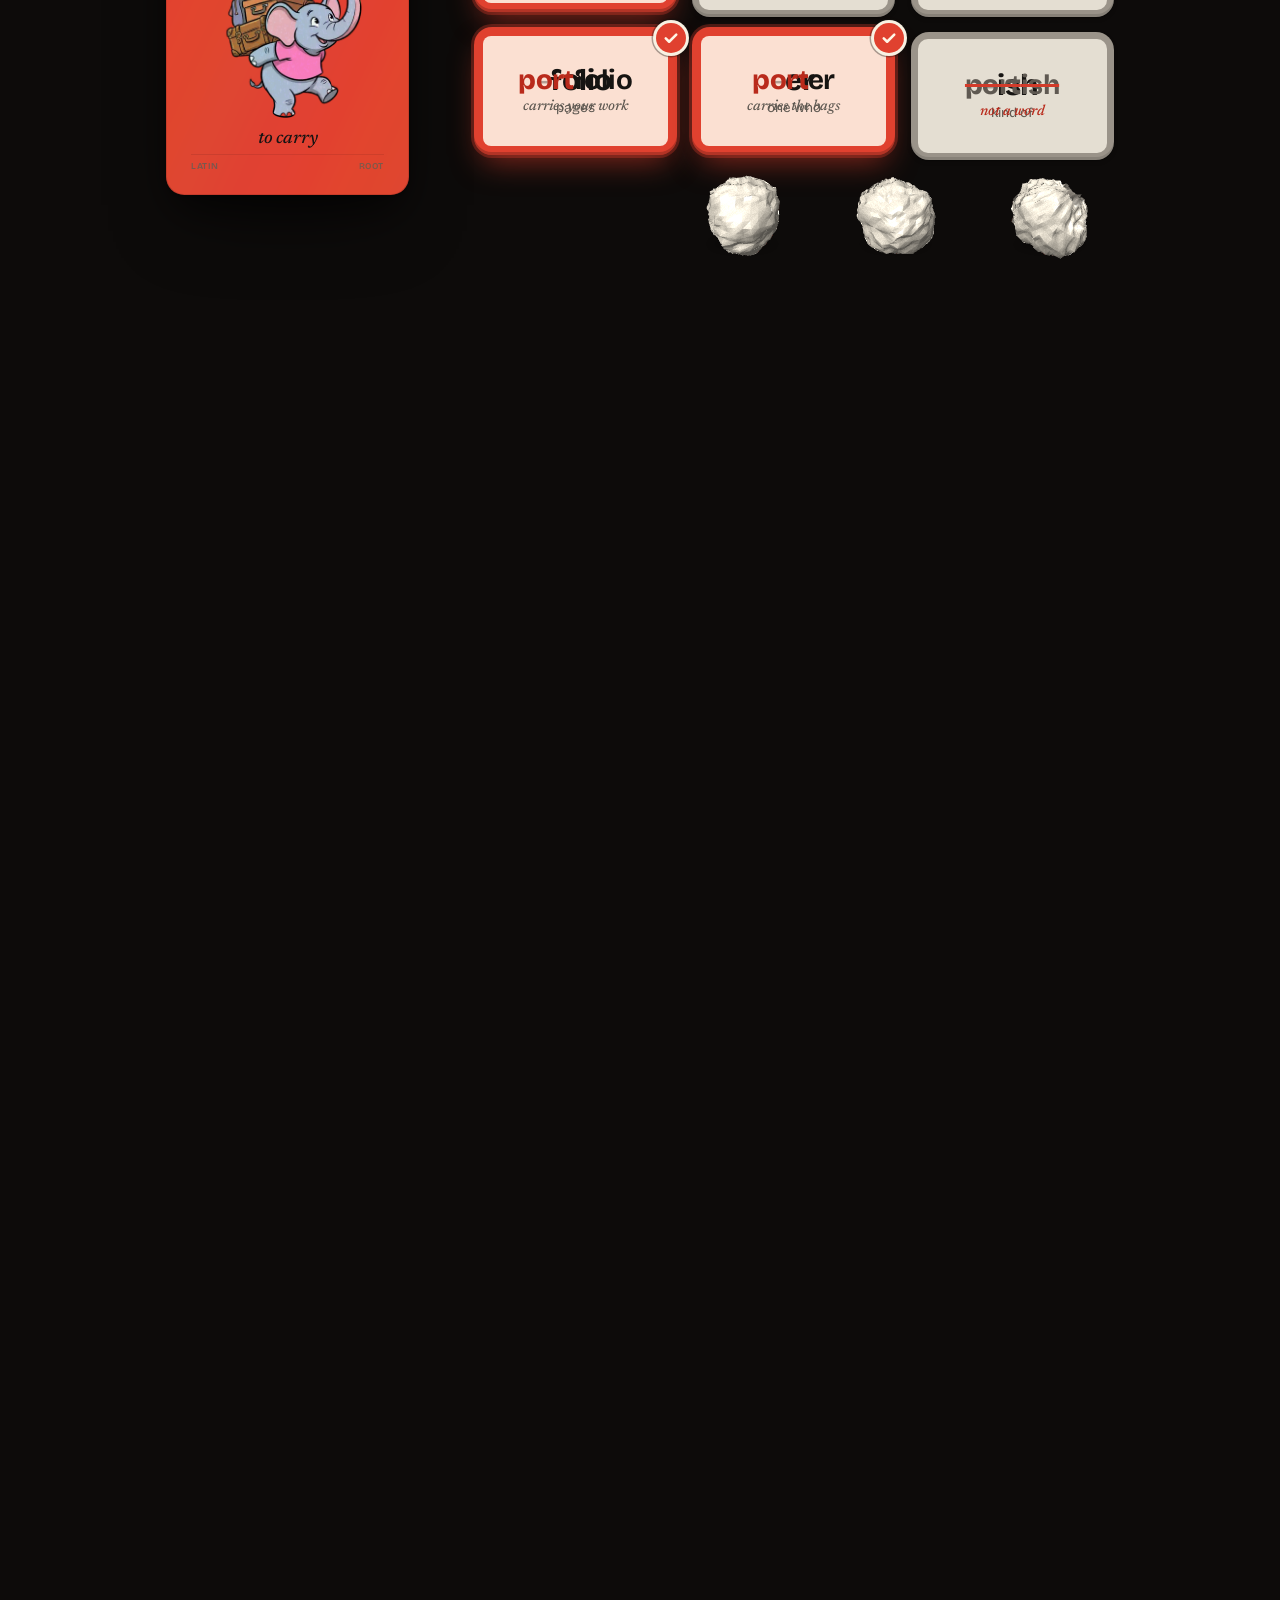
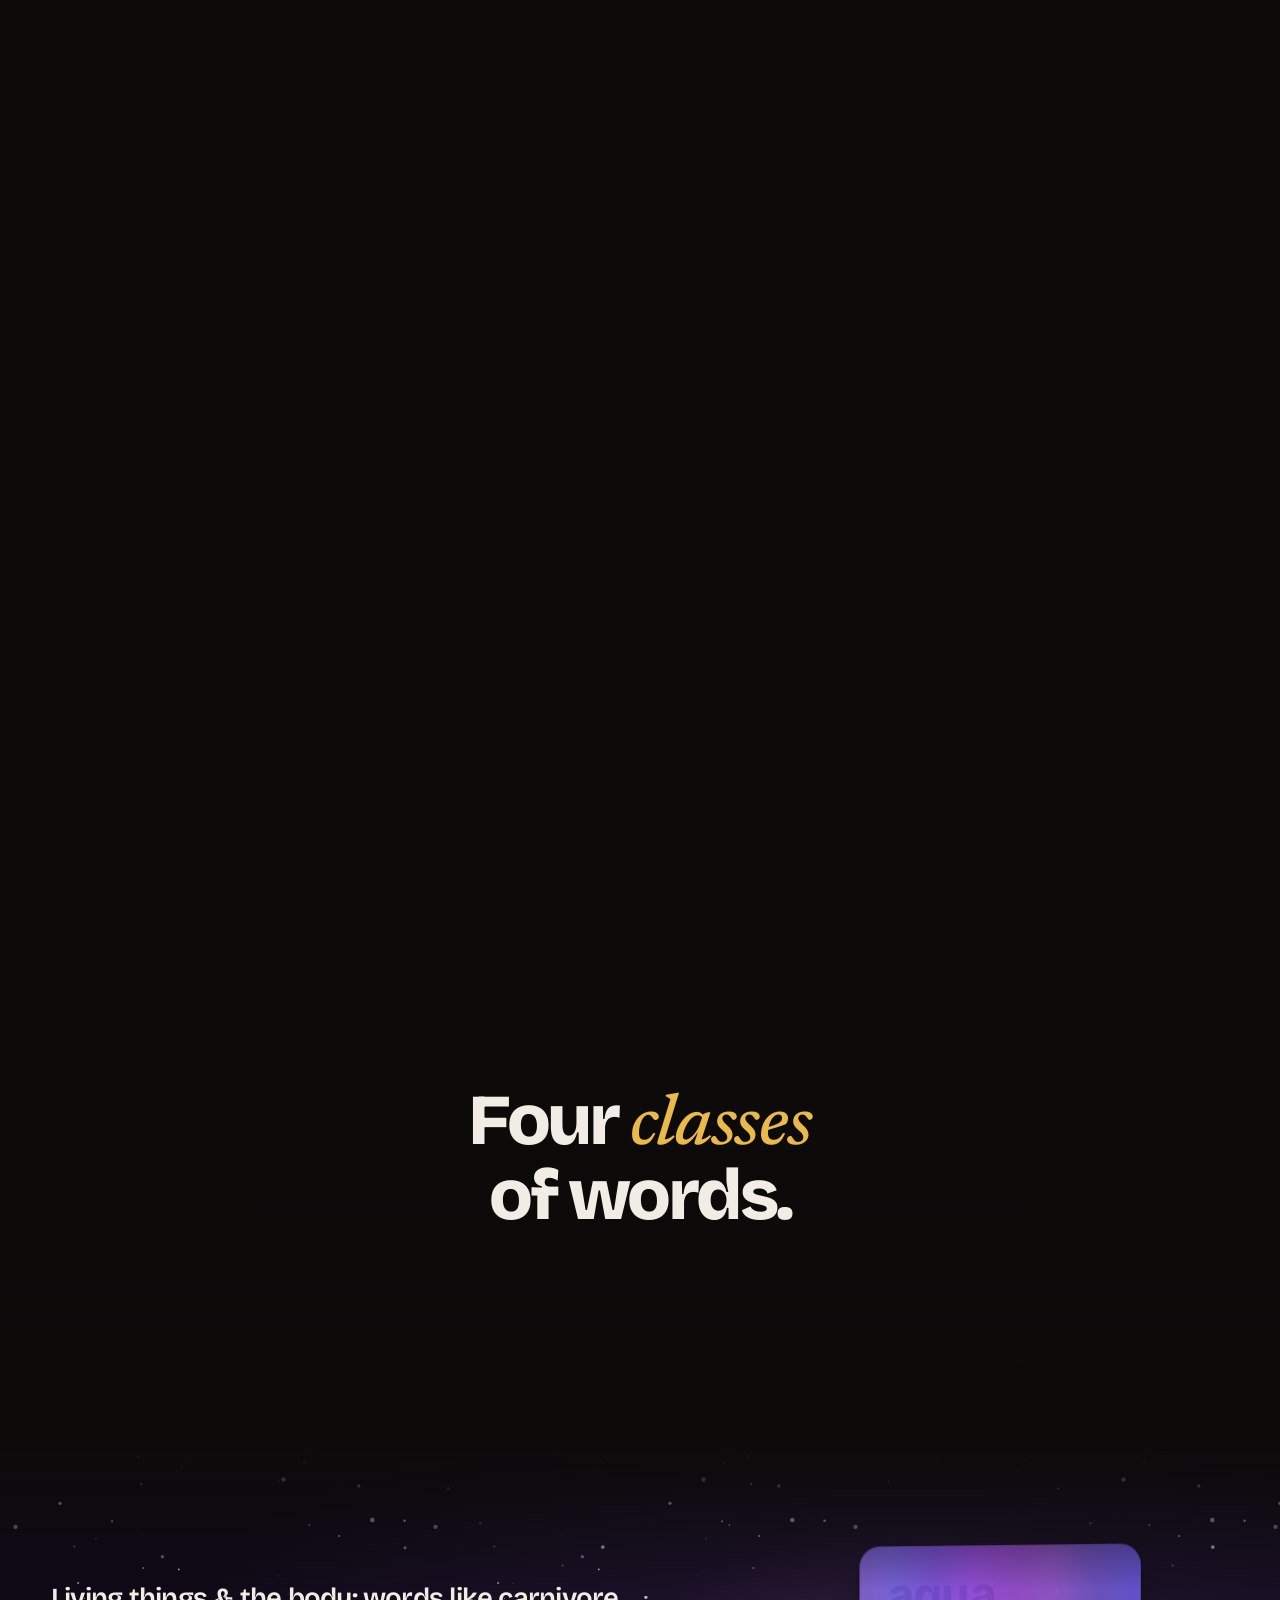
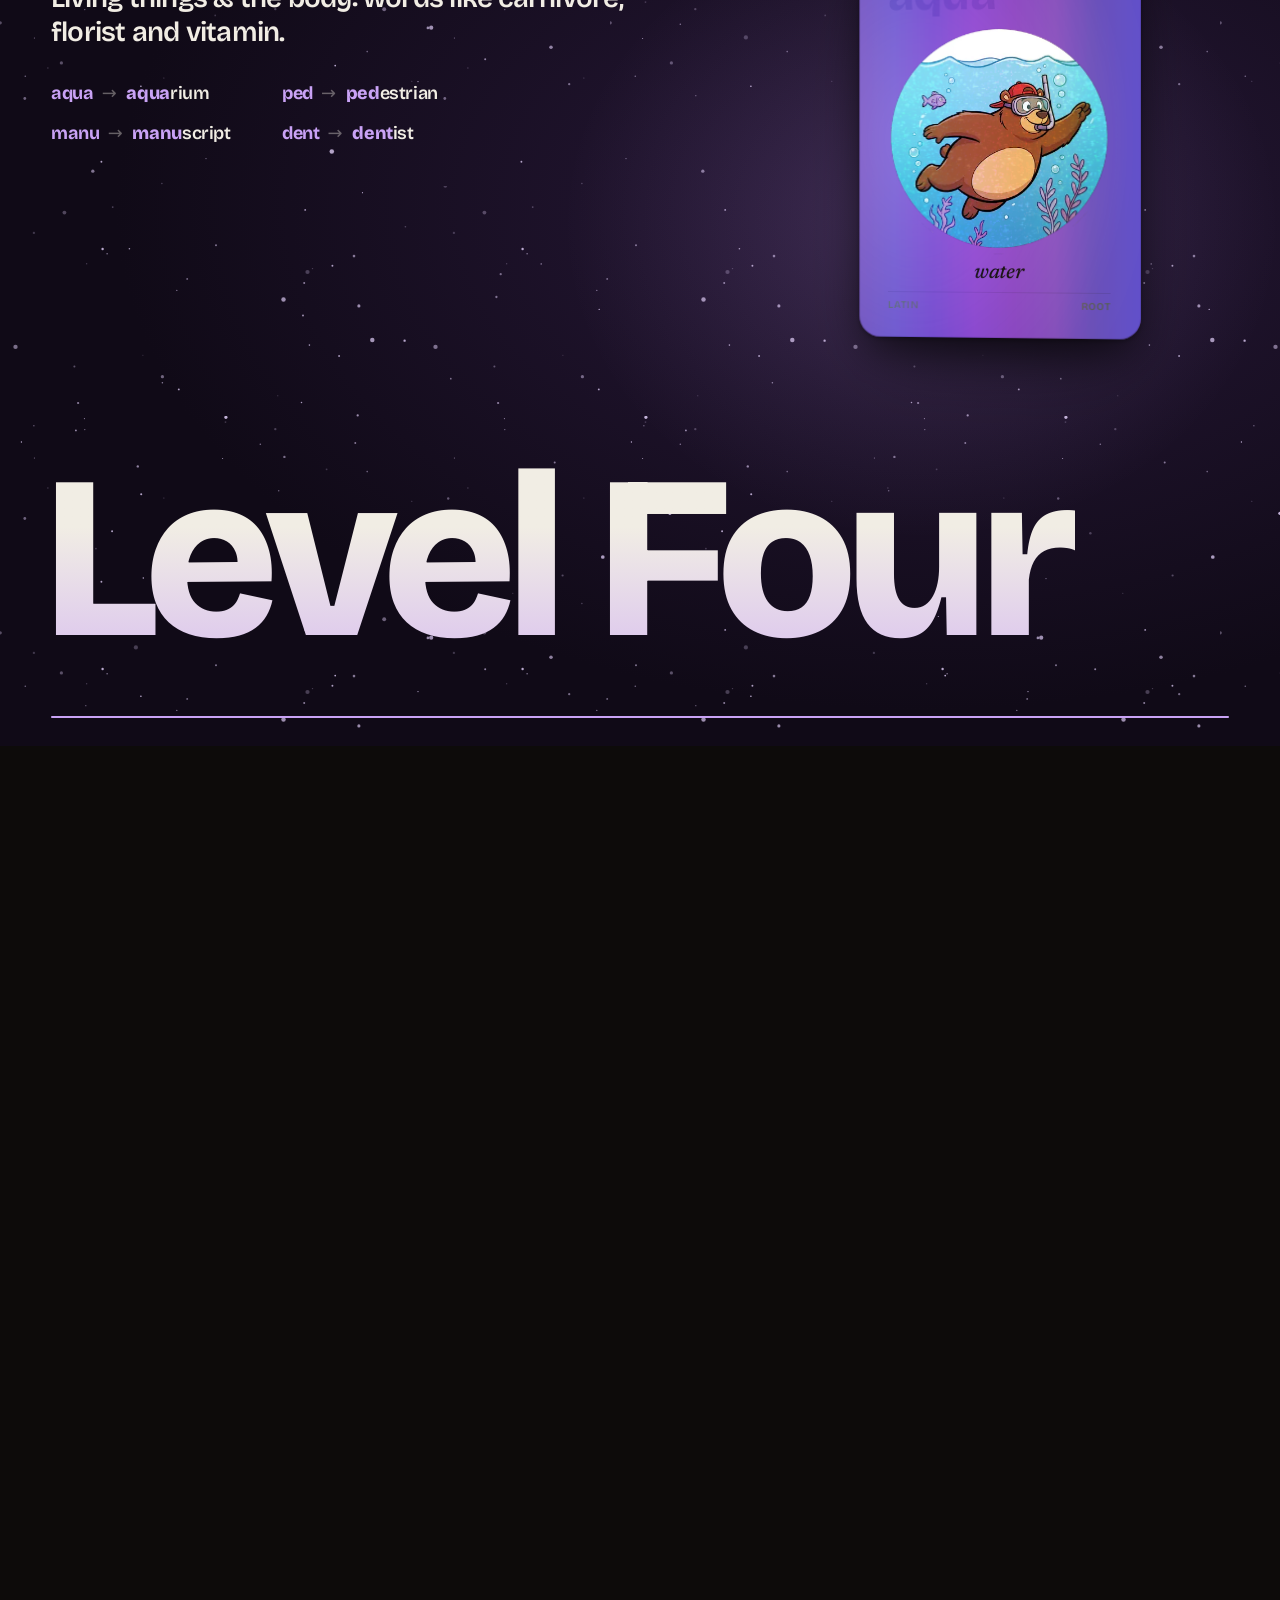
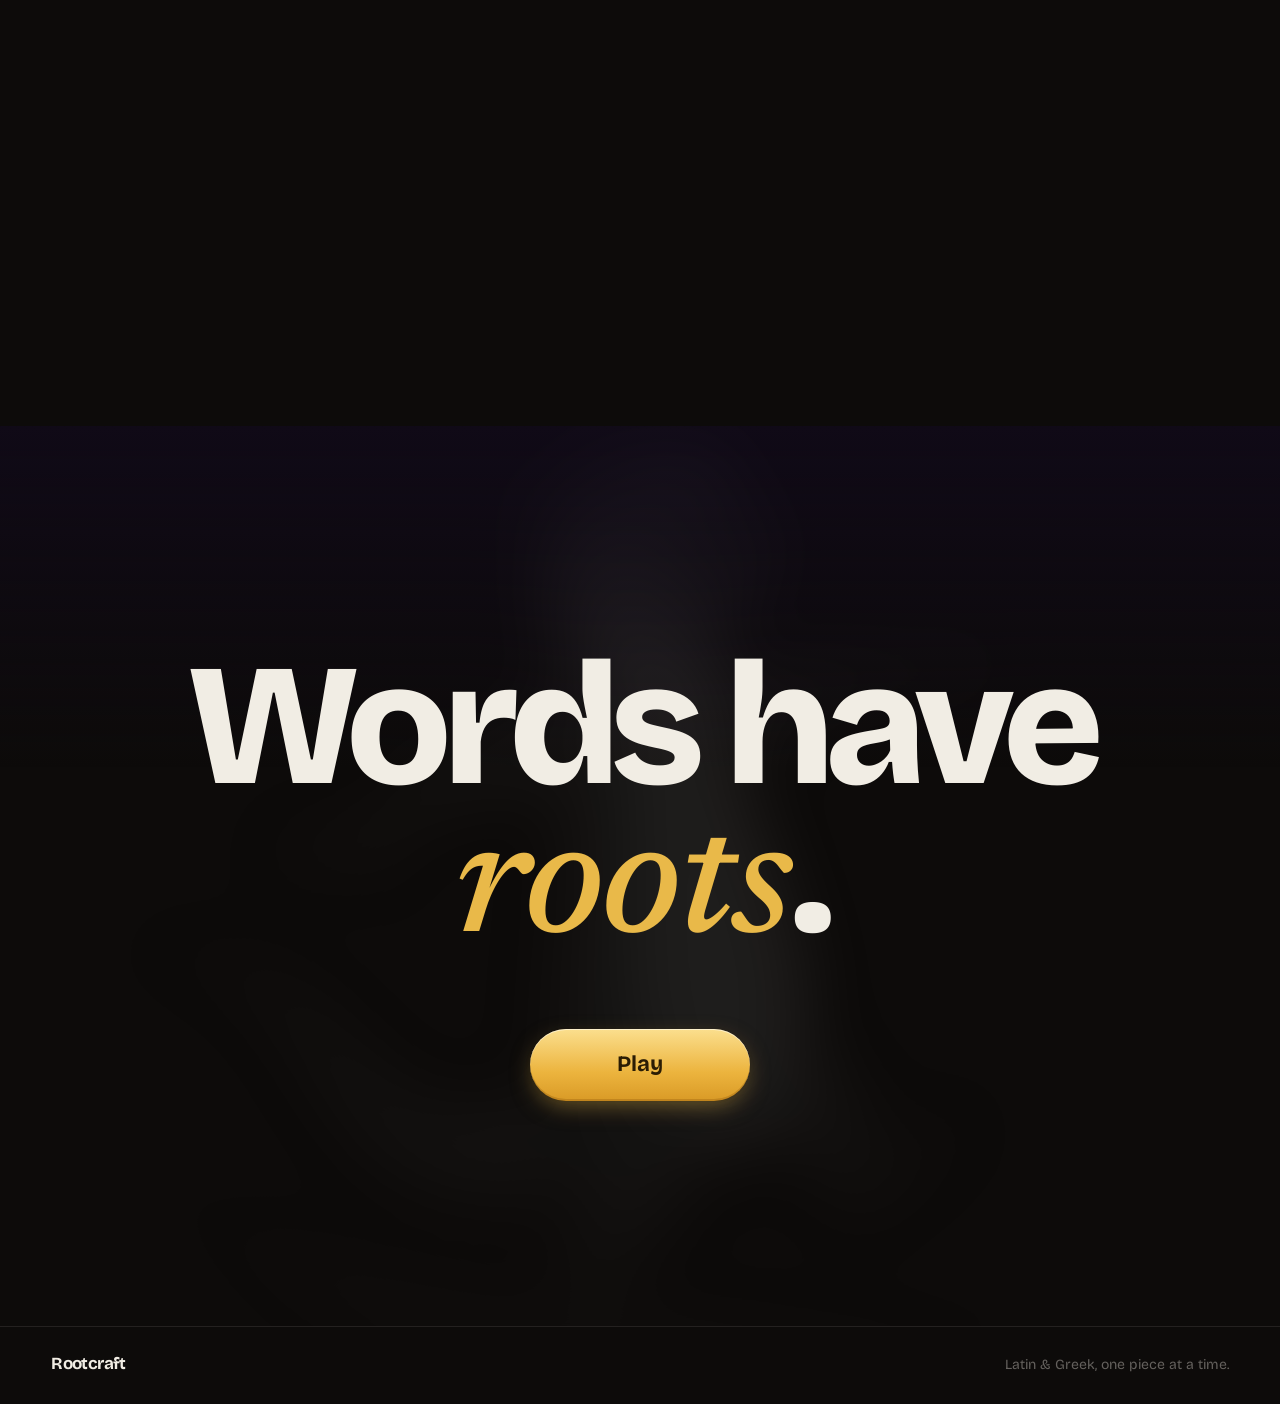
==== commit 12f53e4d: "Revert "Add contact form to landing" This reverts commit aa67fdd19e8802e3c2391e63a72b22be85832f8f." ====
--- a/app/src/landing/index.html
+++ b/app/src/landing/index.html
@@ -140,14 +140,6 @@
   </section>
 </main>
 
-<form class="contact" data-contact>
-  <input name="email" type="email" required maxlength="200" placeholder="Your email" aria-label="Your email" autocomplete="email">
-  <textarea name="message" required maxlength="5000" rows="3" placeholder="Message" aria-label="Message"></textarea>
-  <input class="contact-hp" name="website" tabindex="-1" autocomplete="off" aria-hidden="true">
-  <div class="contact-row"><button type="submit">Send</button><a href="mailto:admin@yuriystasyuk.com">admin@yuriystasyuk.com</a></div>
-  <p class="contact-status" role="status" aria-live="polite"></p>
-</form>
-
 <footer class="foot">
   <span class="mark">Rootcraft</span>
   <span>Latin &amp; Greek, one piece at a time.</span>
@@ -155,6 +147,5 @@
 
 <script src="bg.js" defer></script>
 <script src="landing.js" defer></script>
-<script src="contact.js" defer></script>
 </body>
 </html>
--- a/app/src/landing/landing.css
+++ b/app/src/landing/landing.css
@@ -387,16 +387,6 @@
 .huge { font-weight: 800; font-size: clamp(64px, 13.5vw, 230px); line-height: .86; letter-spacing: -.06em; }
 .foot { display: flex; justify-content: space-between; align-items: baseline; gap: 16px; padding: 28px var(--pad) max(28px, env(safe-area-inset-bottom)); border-top: 1px solid var(--line); color: var(--mist-2); font-size: 14px; }
 .foot .mark { color: var(--paper); font-size: 17px; }
-
-.contact { display: grid; gap: 10px; max-width: 520px; margin: 0 auto; padding: 48px var(--pad); }
-.contact input, .contact textarea { font: inherit; font-size: 15px; color: var(--paper); background: var(--night-2); border: 1px solid var(--line); border-radius: 10px; padding: 12px 14px; resize: vertical; }
-.contact input:focus, .contact textarea:focus { outline: none; border-color: var(--gold); }
-.contact-row { display: flex; align-items: center; gap: 16px; flex-wrap: wrap; }
-.contact button { font: inherit; font-size: 15px; font-weight: 600; color: var(--ink); background: var(--gold); border: 0; border-radius: 999px; padding: 10px 22px; cursor: pointer; }
-.contact button:disabled { opacity: .6; }
-.contact-row a { color: var(--mist); font-size: 14px; }
-.contact-status { color: var(--mist); font-size: 14px; min-height: 1em; margin: 0; }
-.contact-hp { position: absolute; left: -9999px; width: 1px; height: 1px; opacity: 0; }
 
 /* ---------- phone ---------- */
 @media (max-width: 720px) {
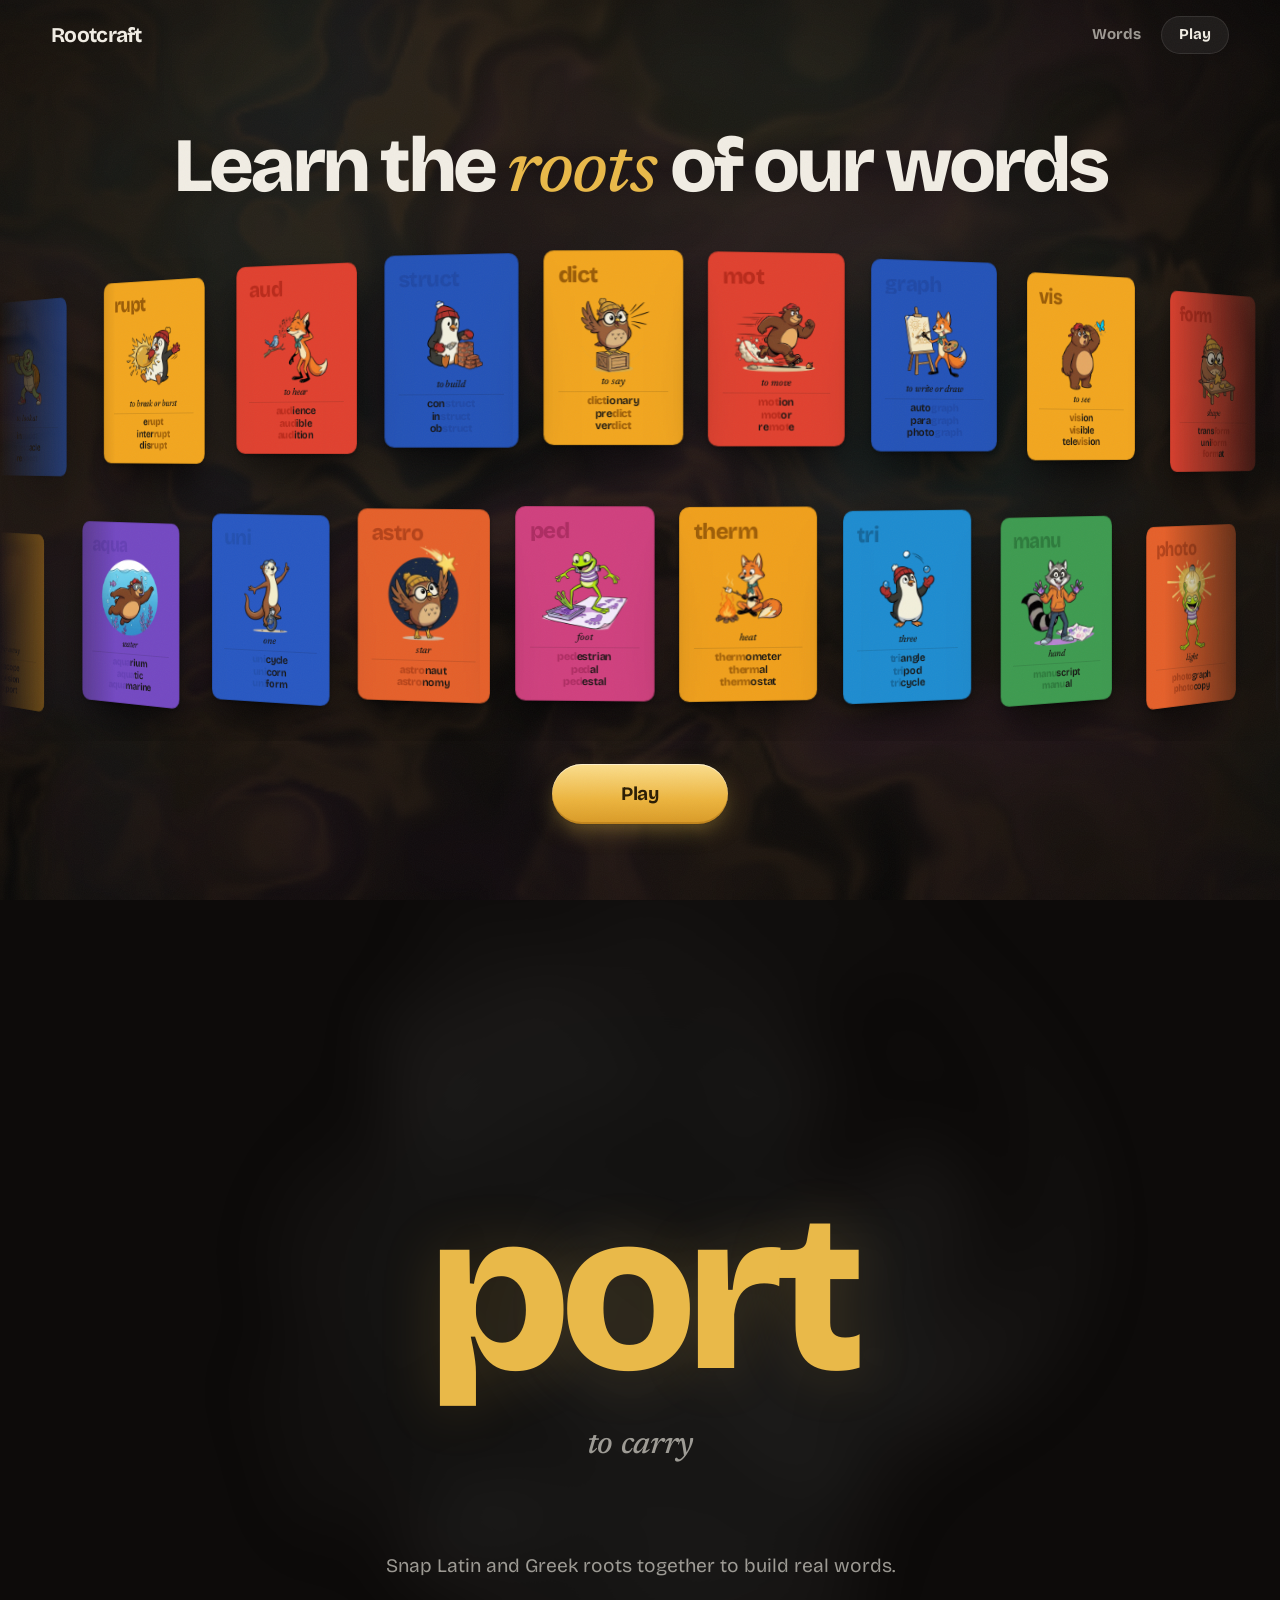
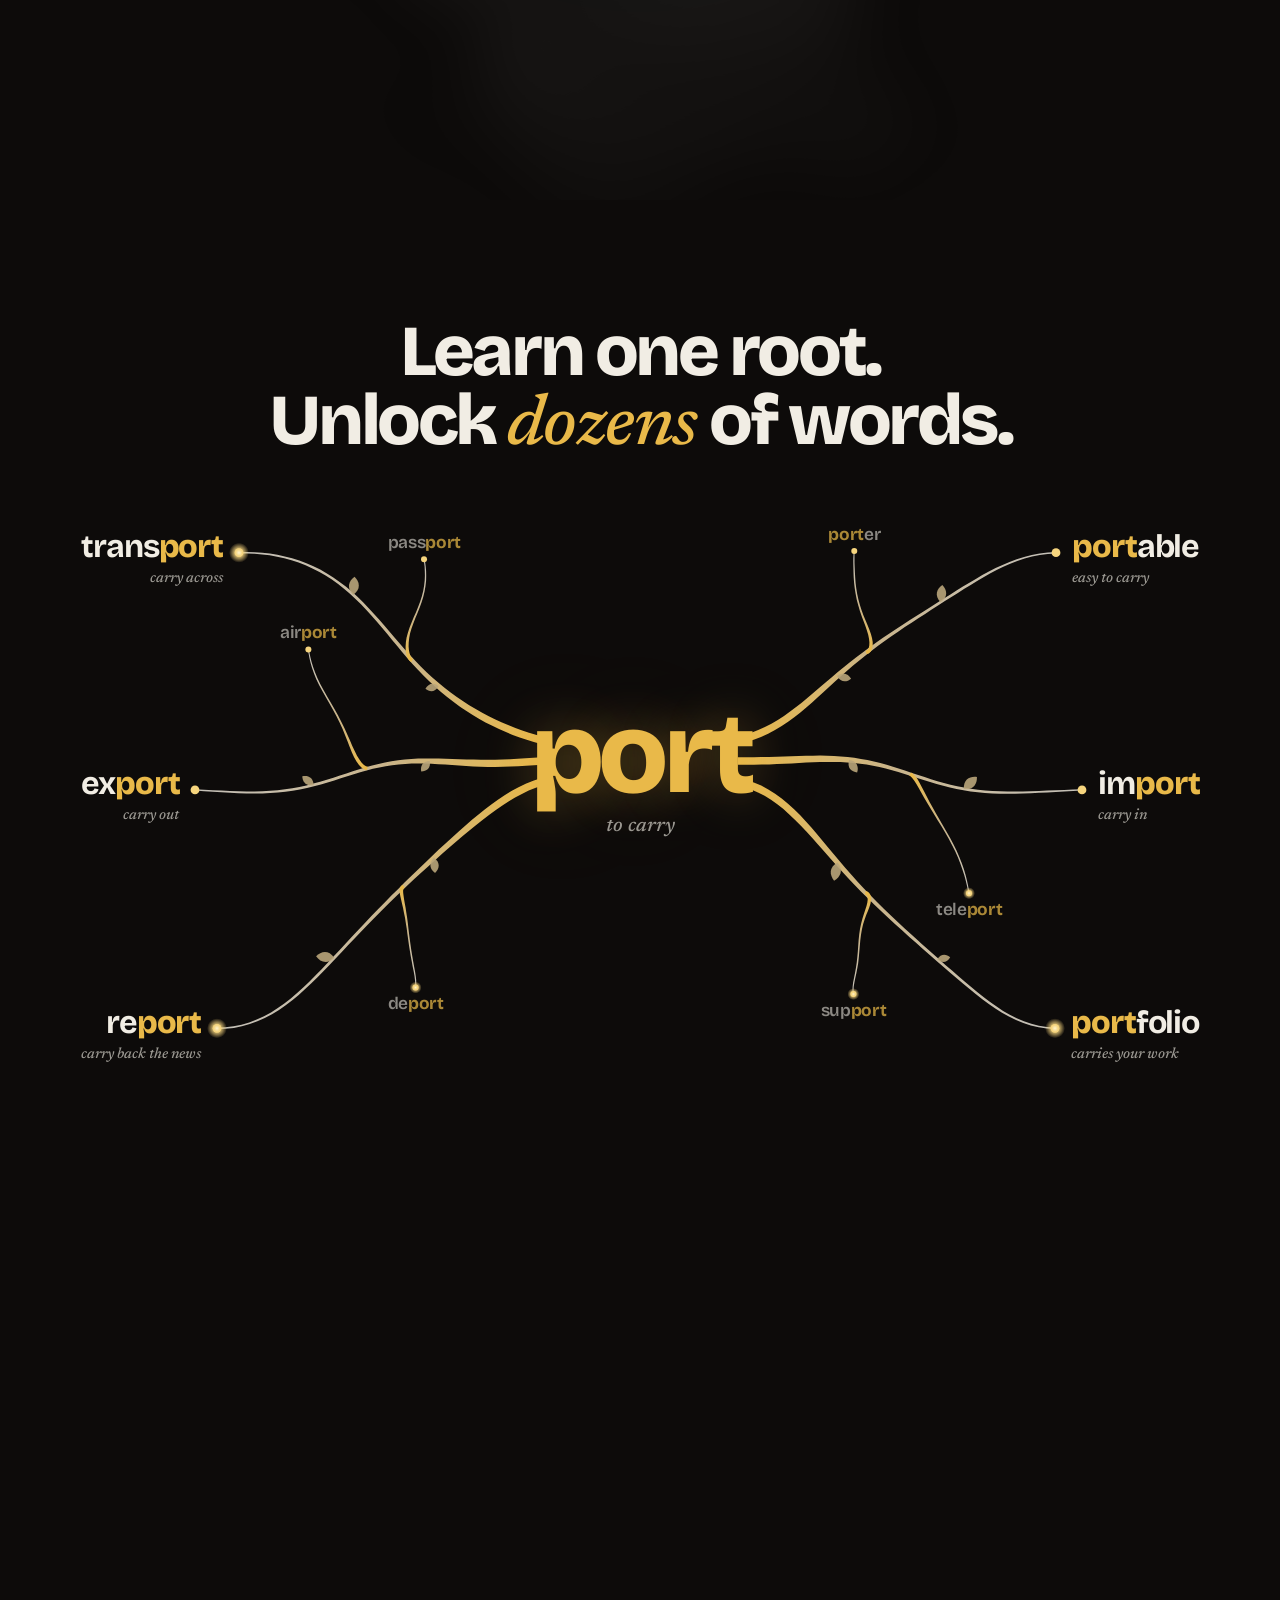
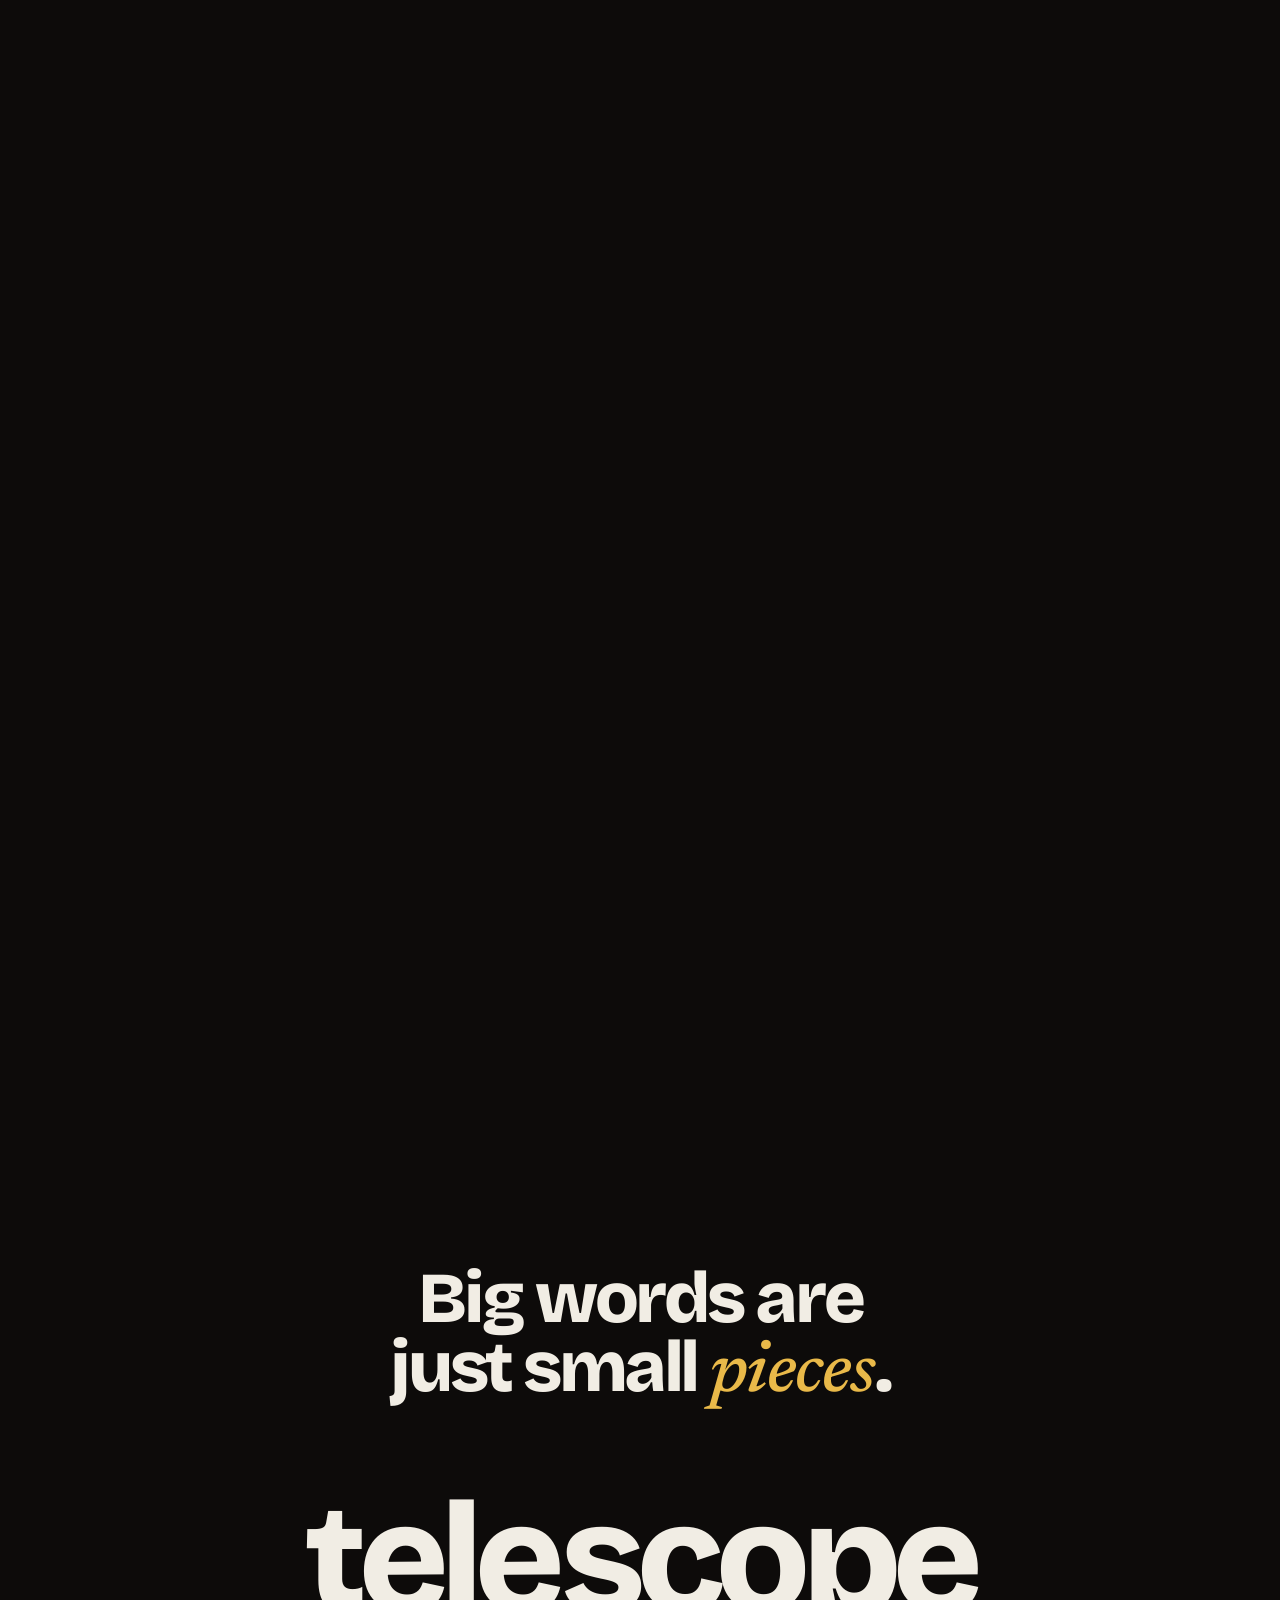
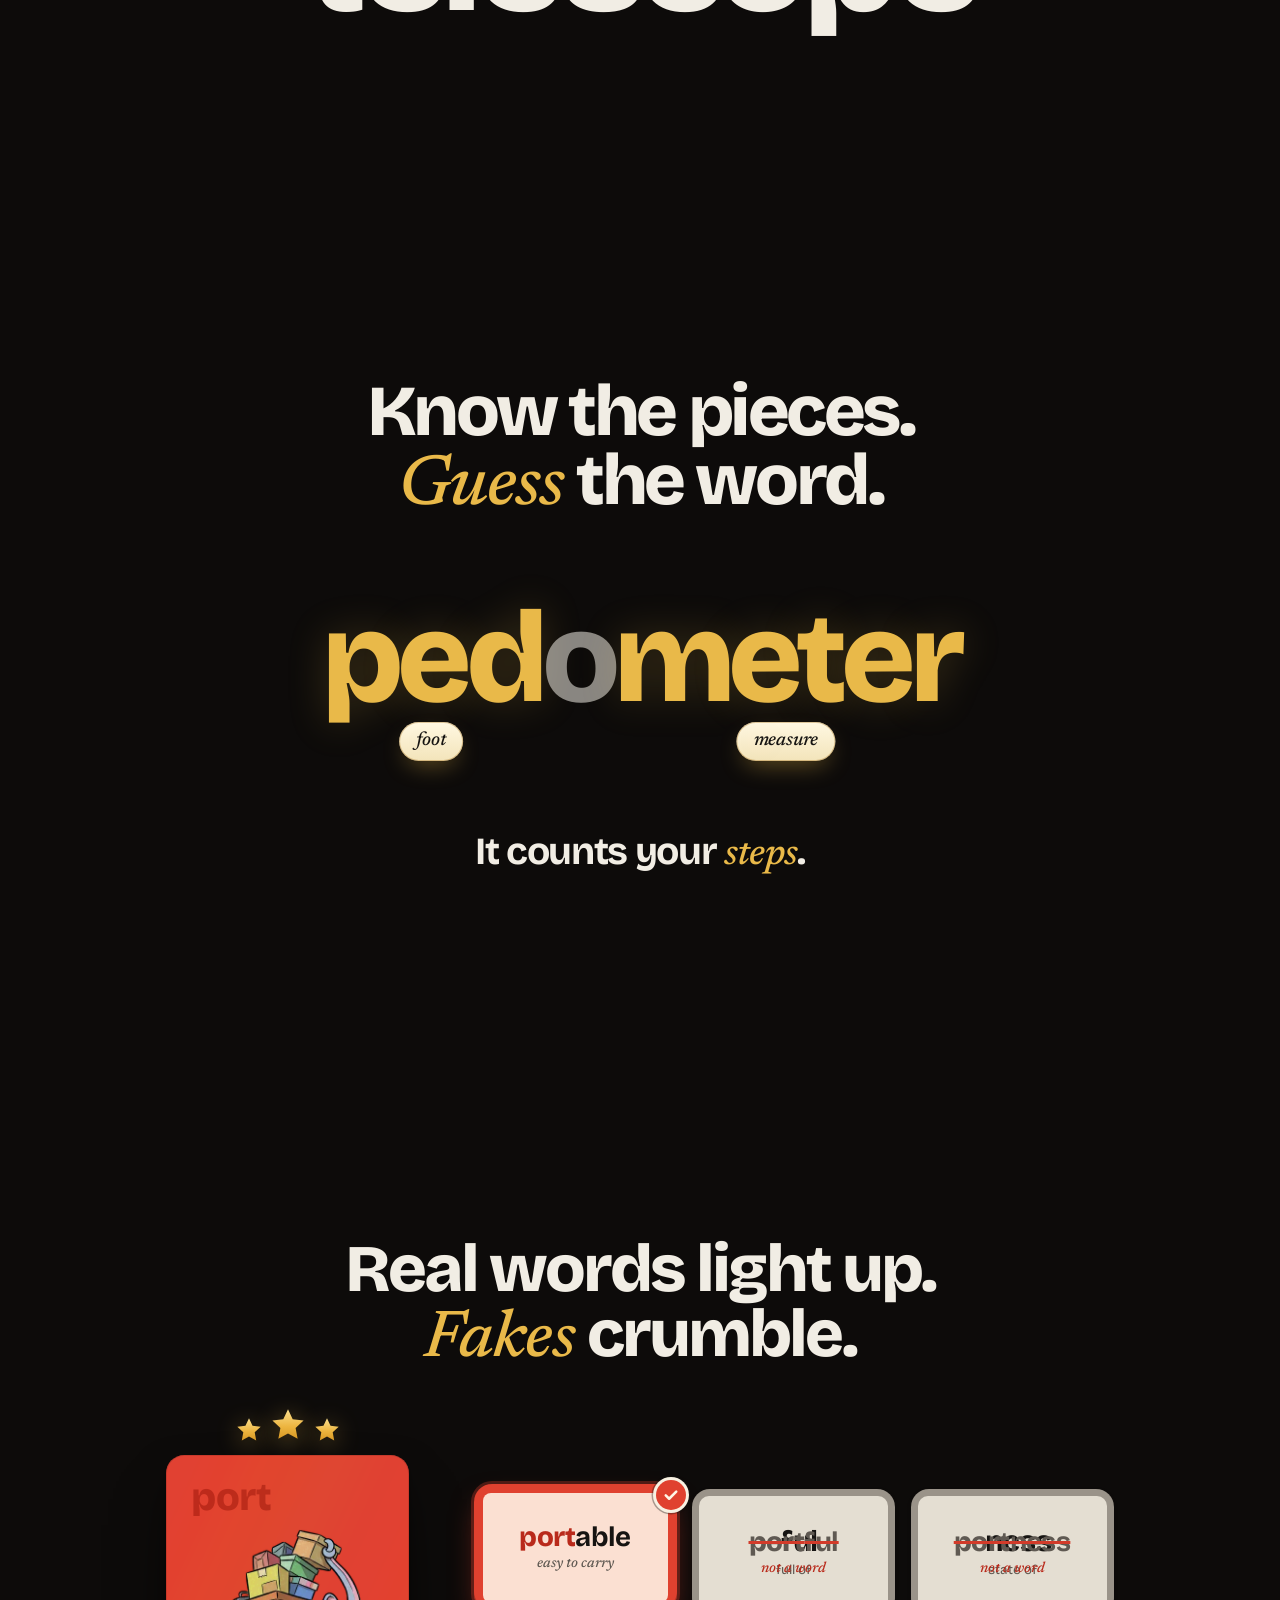
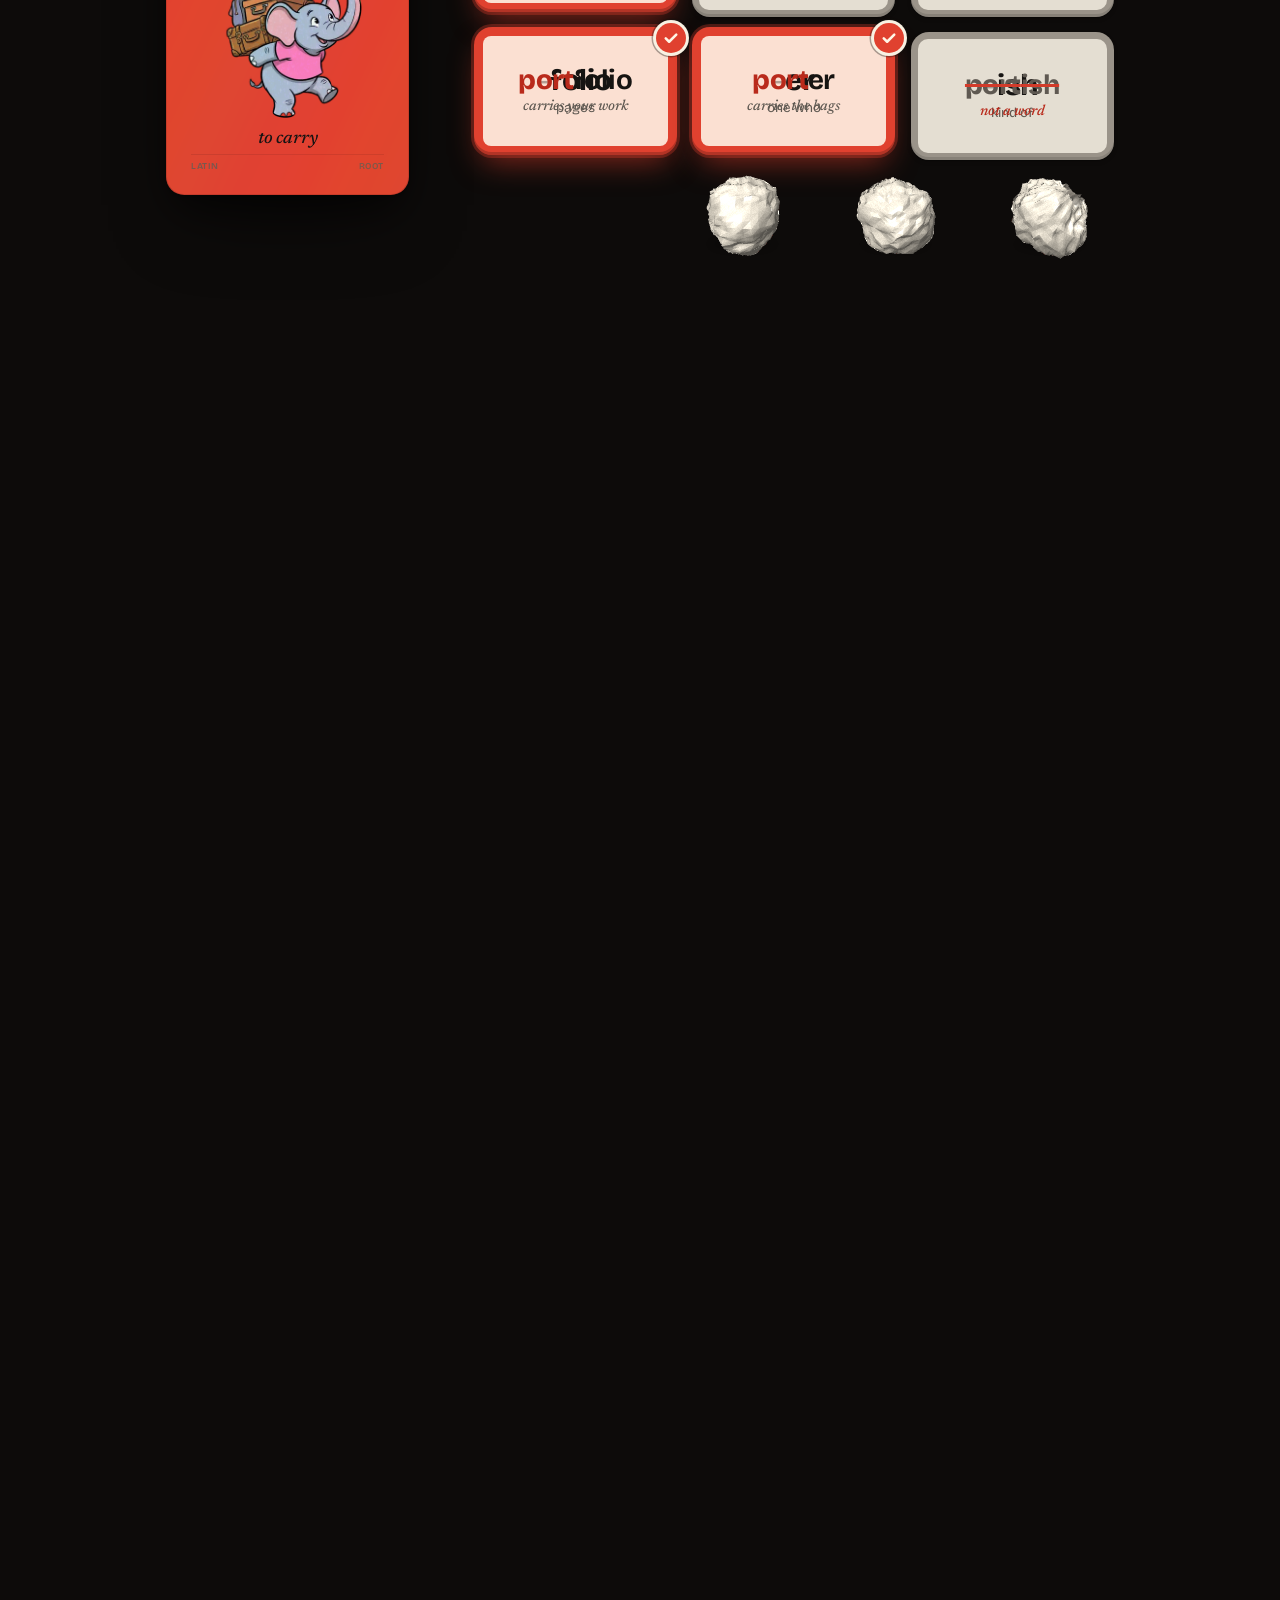
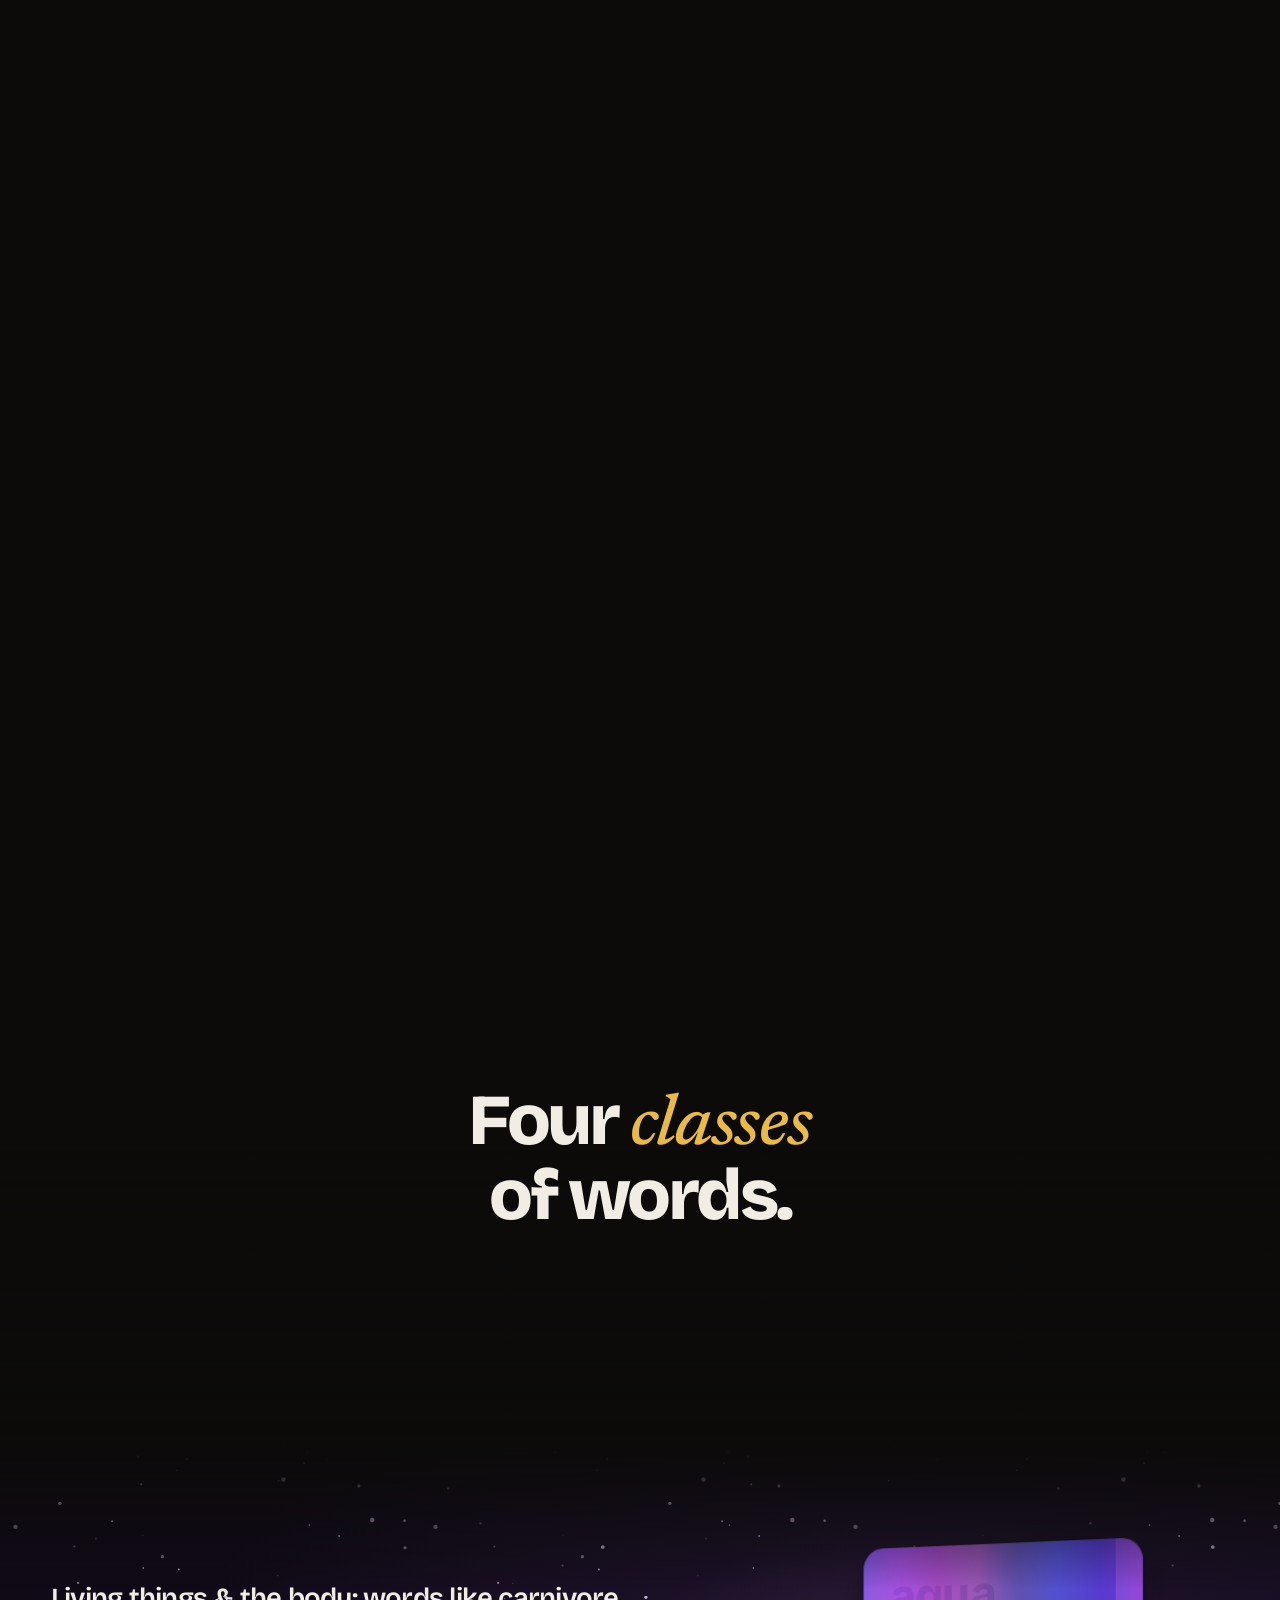
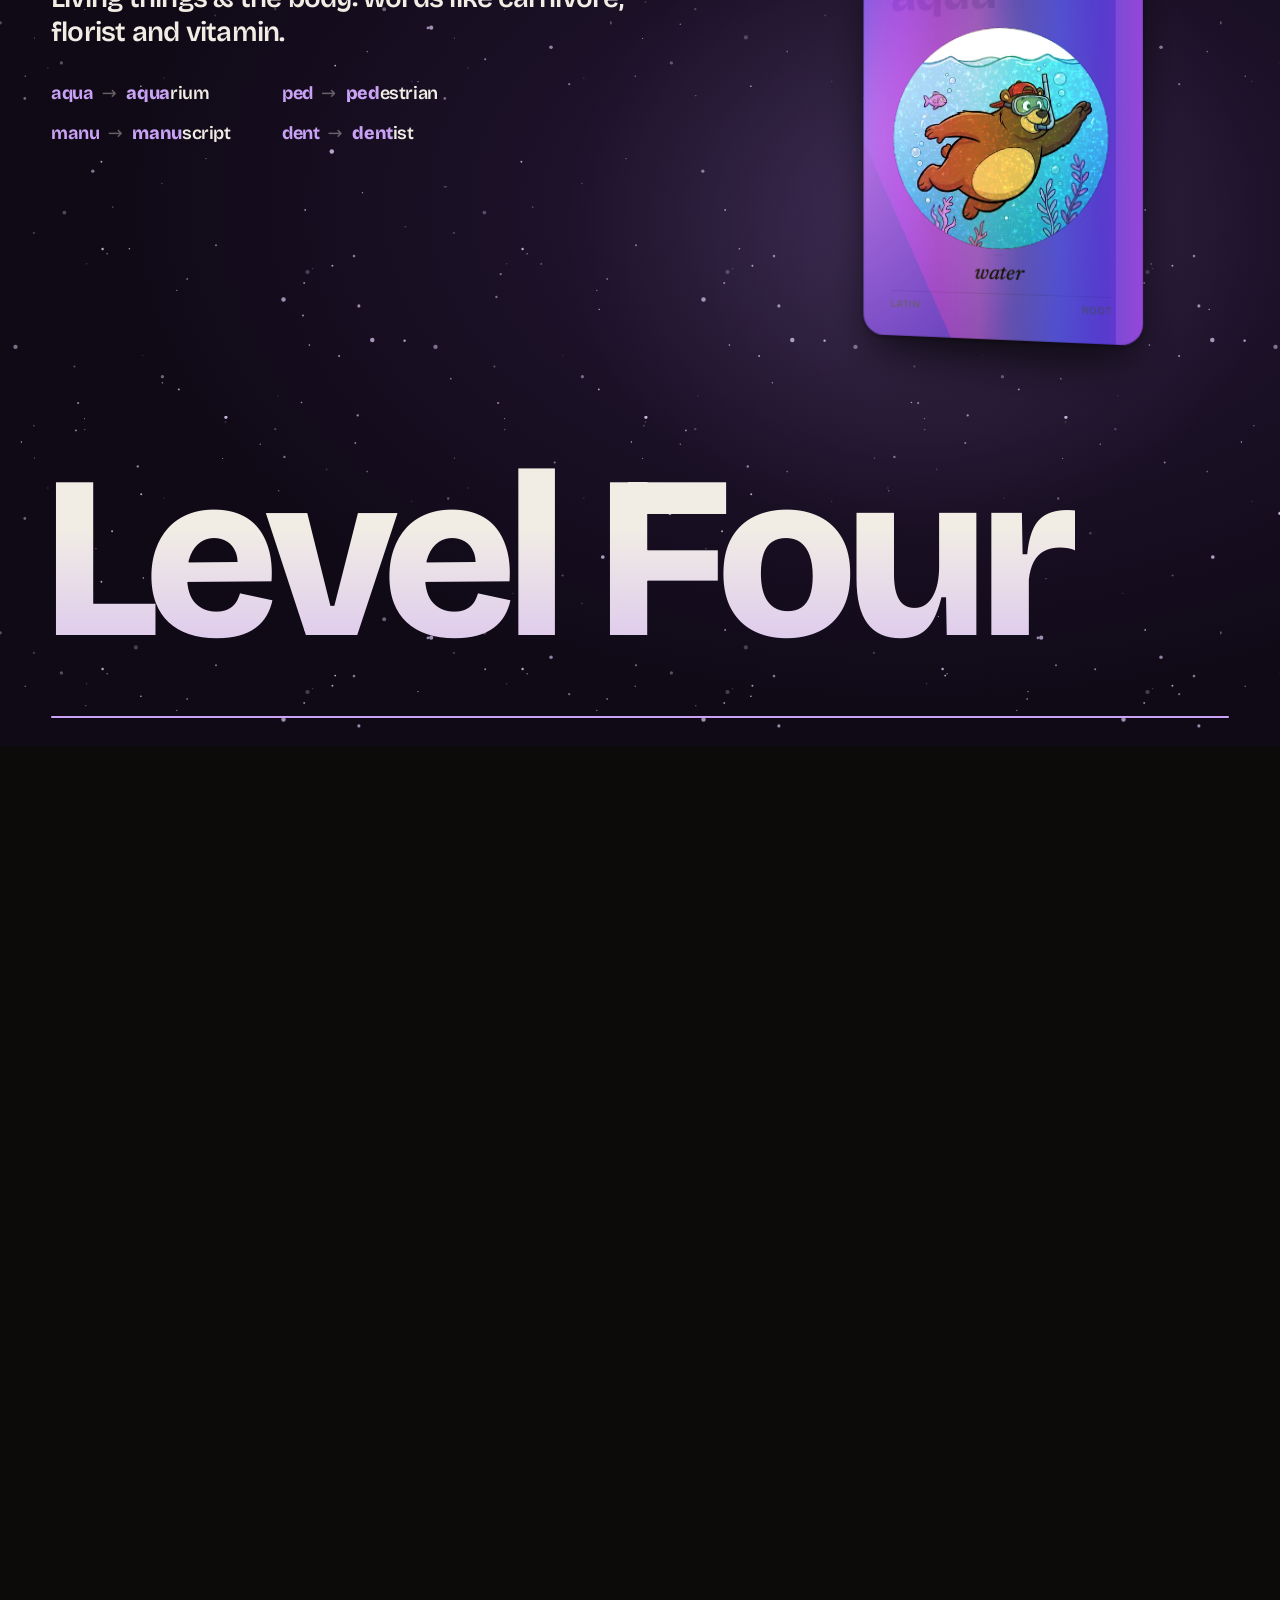
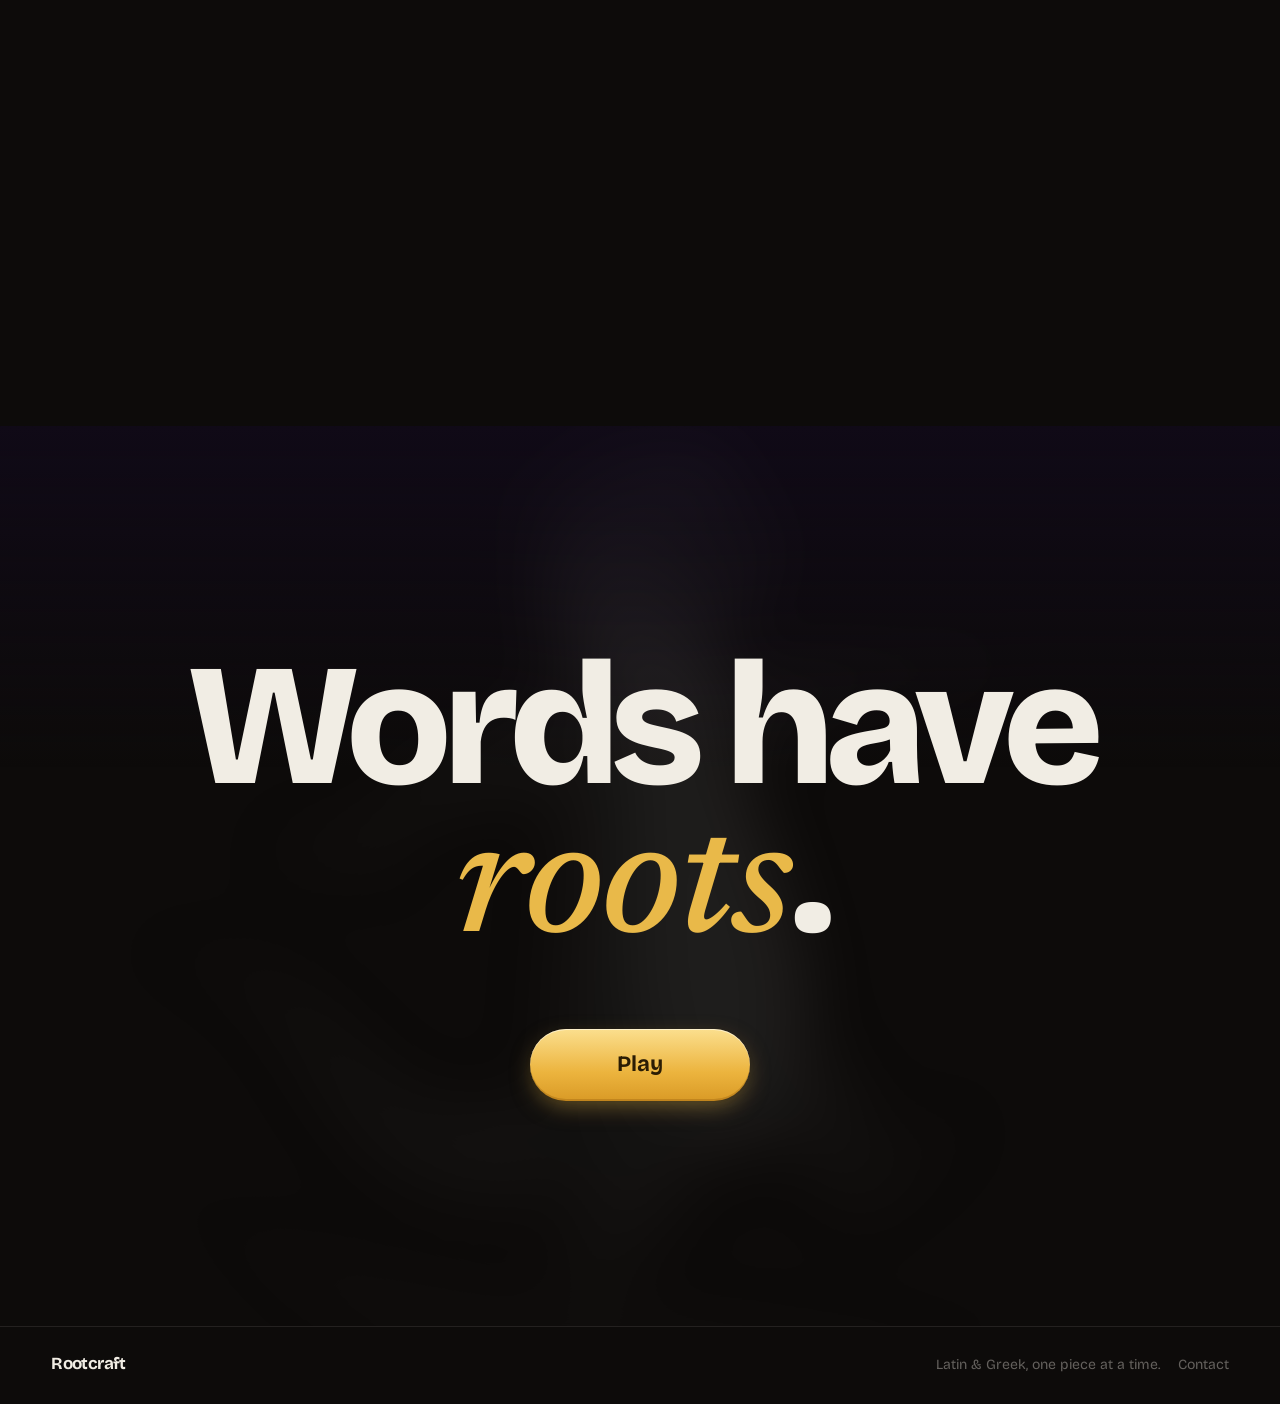
==== commit e1fbedb9: "Dedicated /contact/ page; footer Contact link" ====
--- a/app/src/landing/index.html
+++ b/app/src/landing/index.html
@@ -142,7 +142,7 @@
 
 <footer class="foot">
   <span class="mark">Rootcraft</span>
-  <span>Latin &amp; Greek, one piece at a time.</span>
+  <span>Latin &amp; Greek, one piece at a time. <a href="/contact/">Contact</a></span>
 </footer>
 
 <script src="bg.js" defer></script>
--- a/app/src/landing/landing.css
+++ b/app/src/landing/landing.css
@@ -387,6 +387,7 @@
 .huge { font-weight: 800; font-size: clamp(64px, 13.5vw, 230px); line-height: .86; letter-spacing: -.06em; }
 .foot { display: flex; justify-content: space-between; align-items: baseline; gap: 16px; padding: 28px var(--pad) max(28px, env(safe-area-inset-bottom)); border-top: 1px solid var(--line); color: var(--mist-2); font-size: 14px; }
 .foot .mark { color: var(--paper); font-size: 17px; }
+.foot a { color: inherit; margin-left: 14px; }
 
 /* ---------- phone ---------- */
 @media (max-width: 720px) {
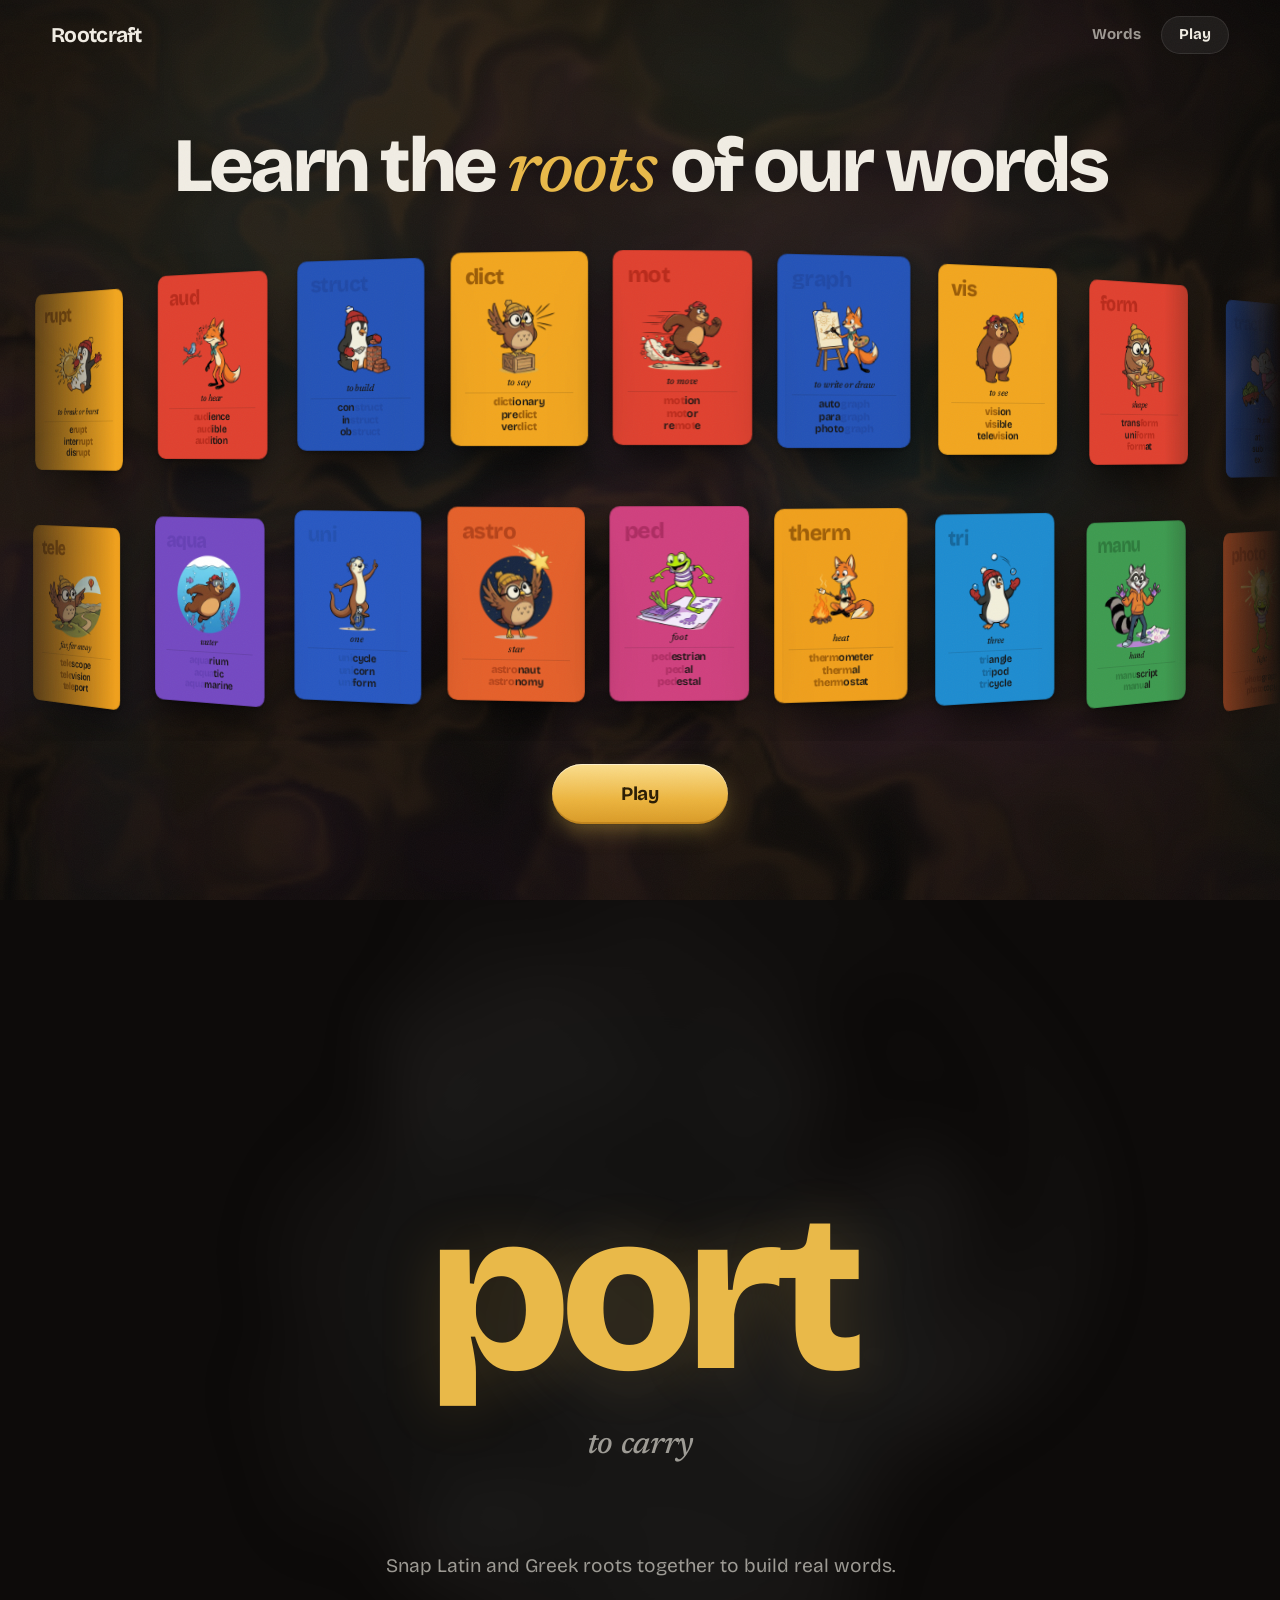
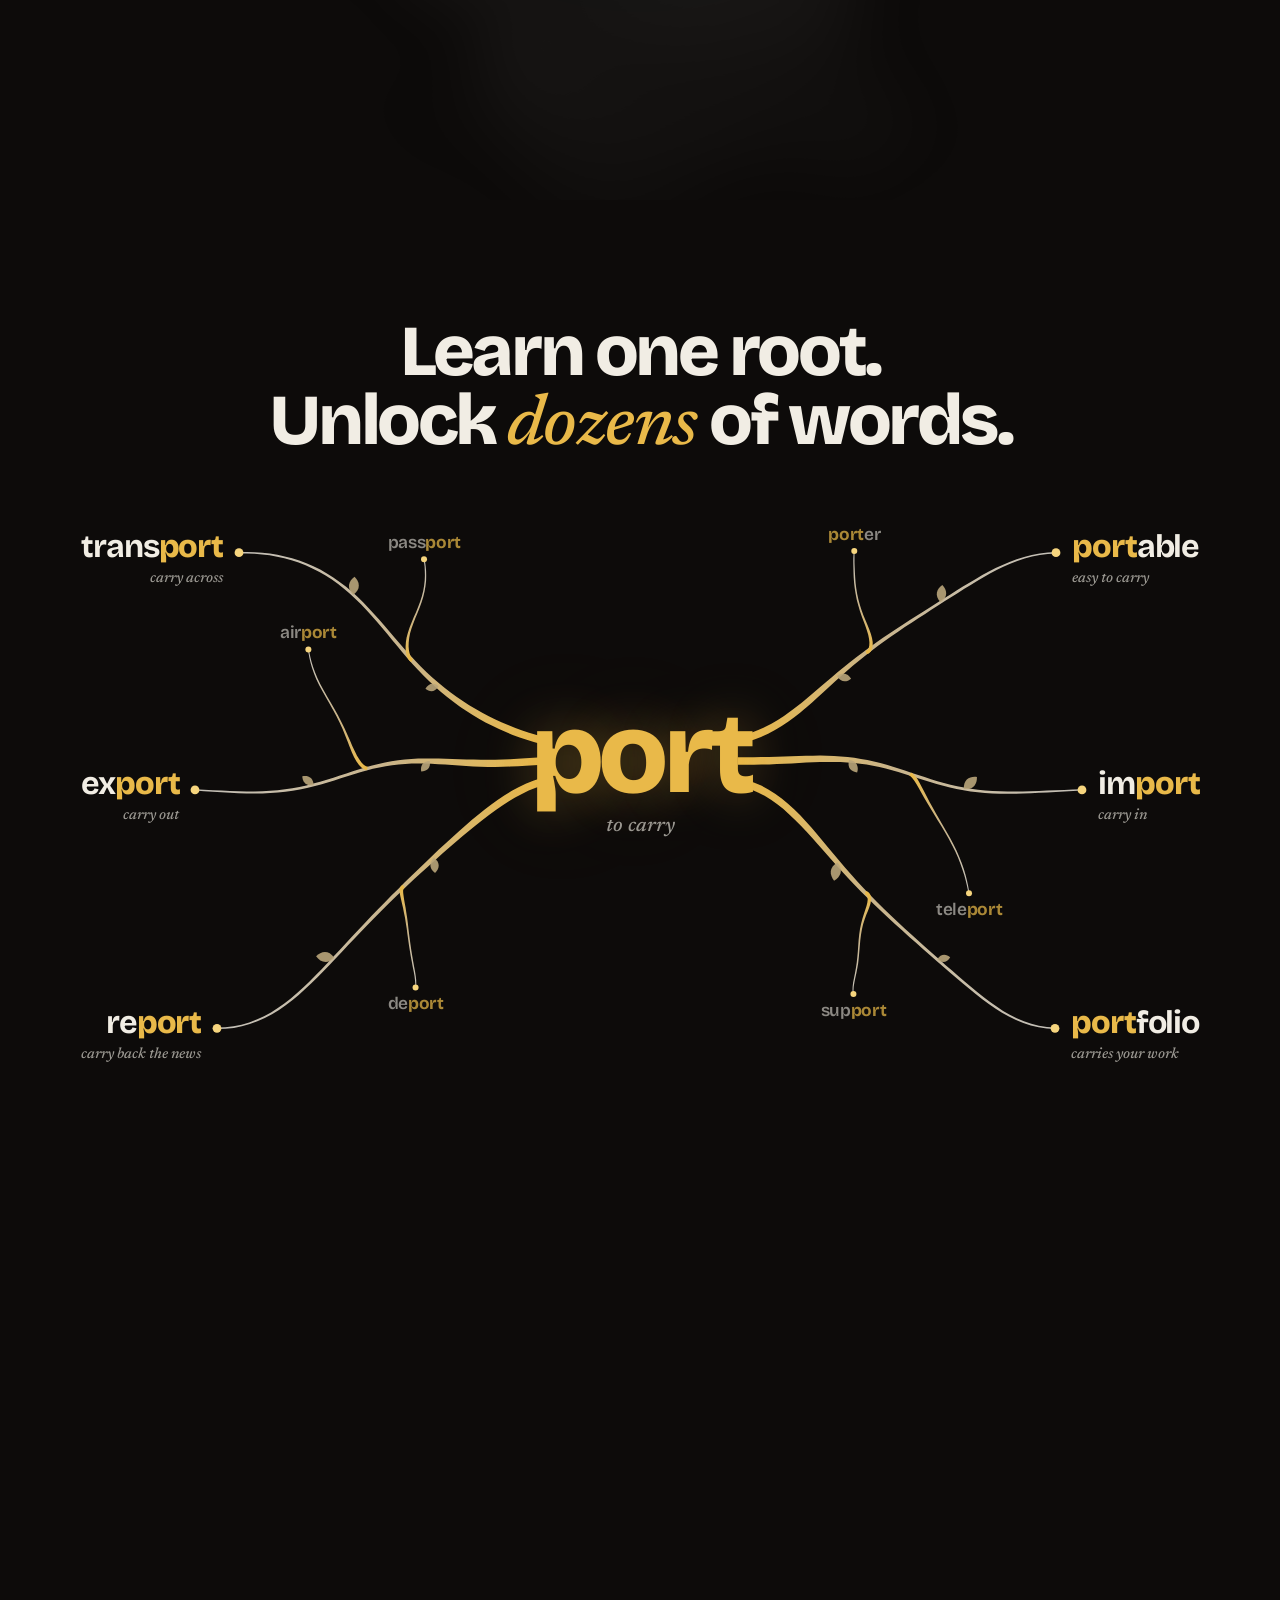
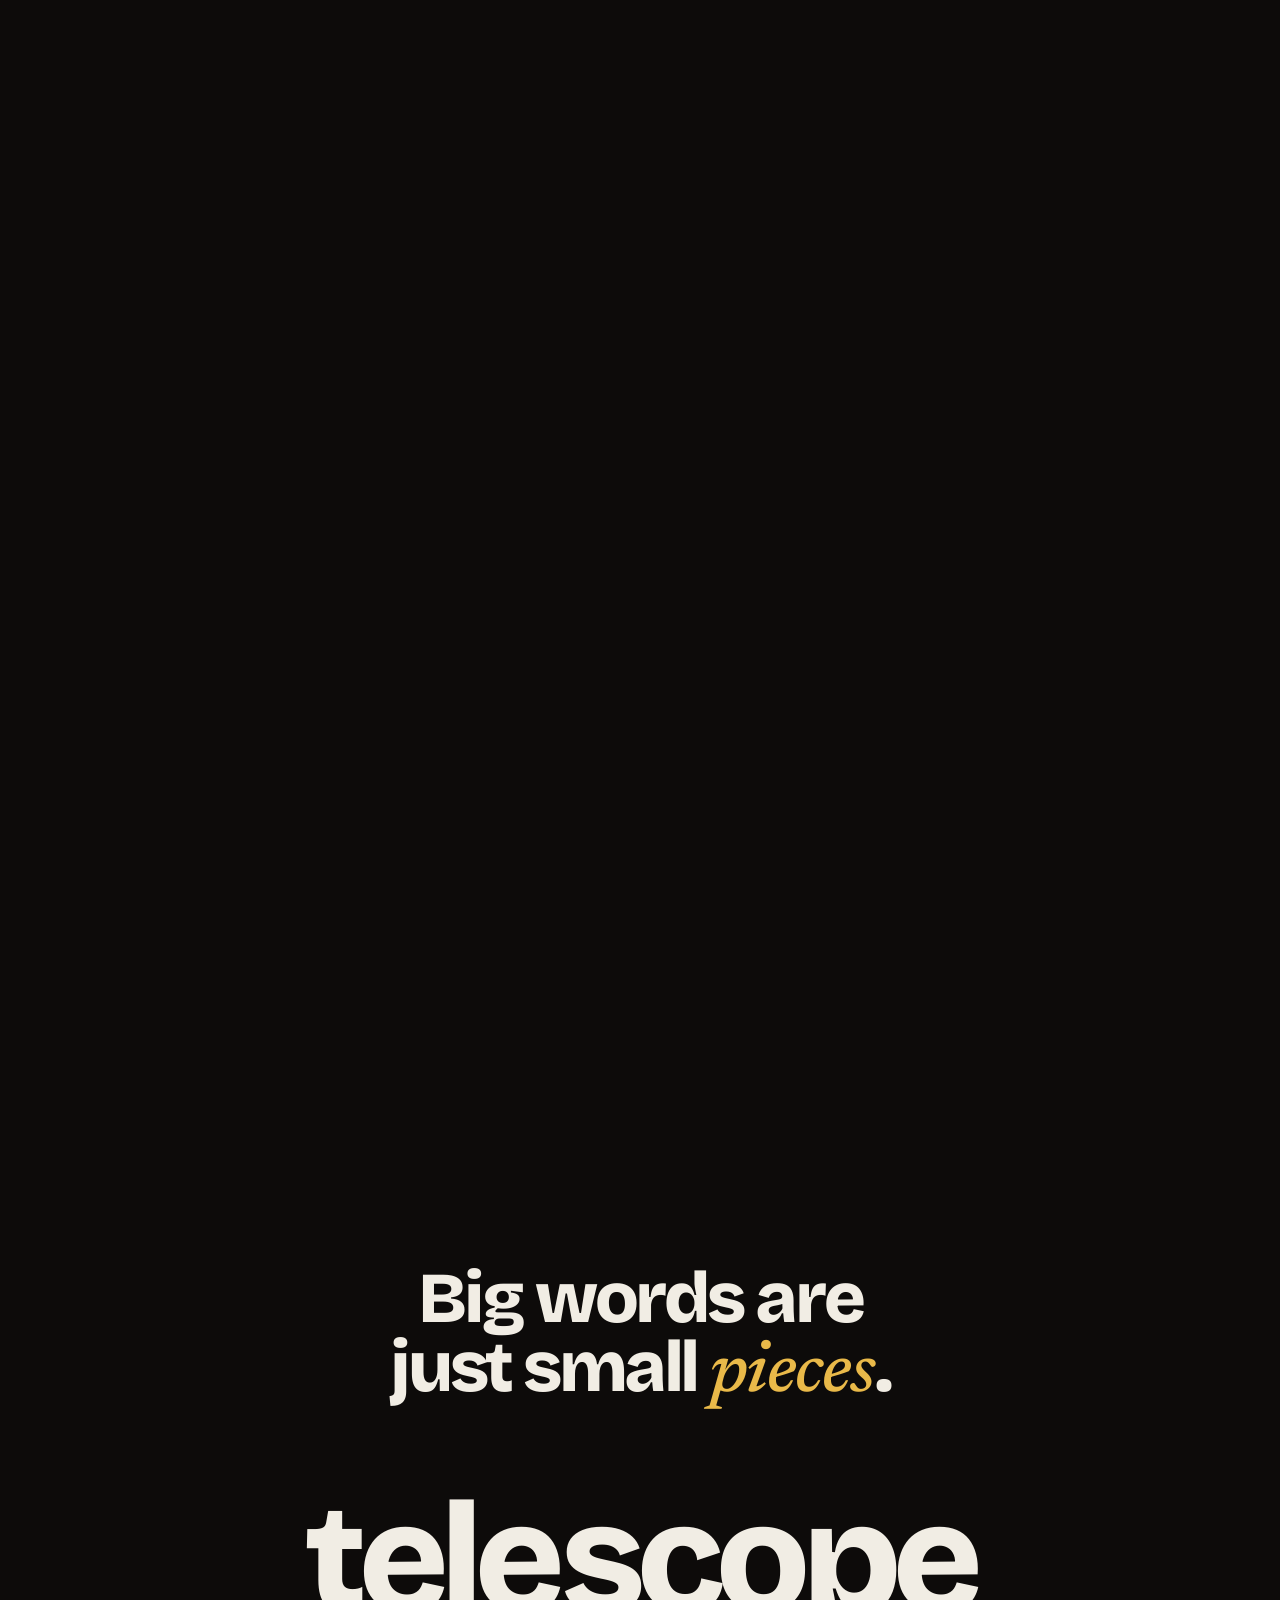
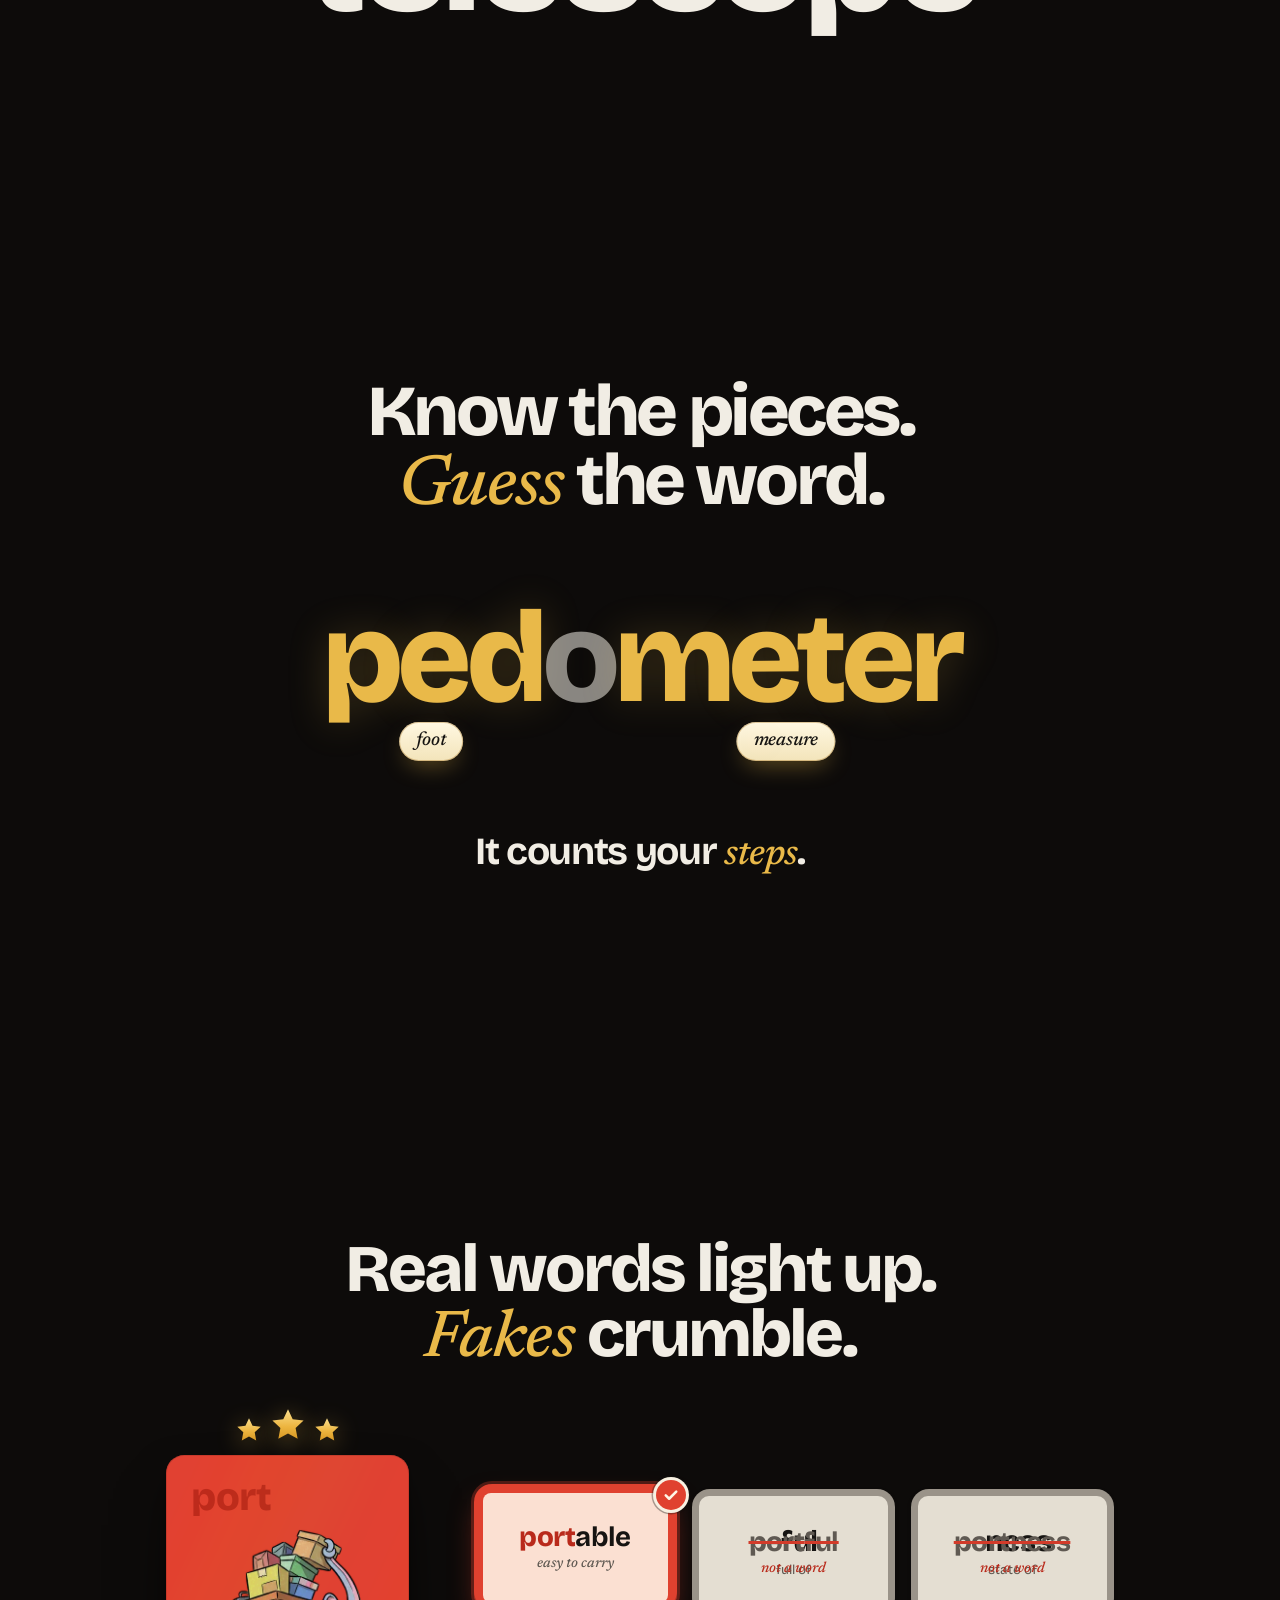
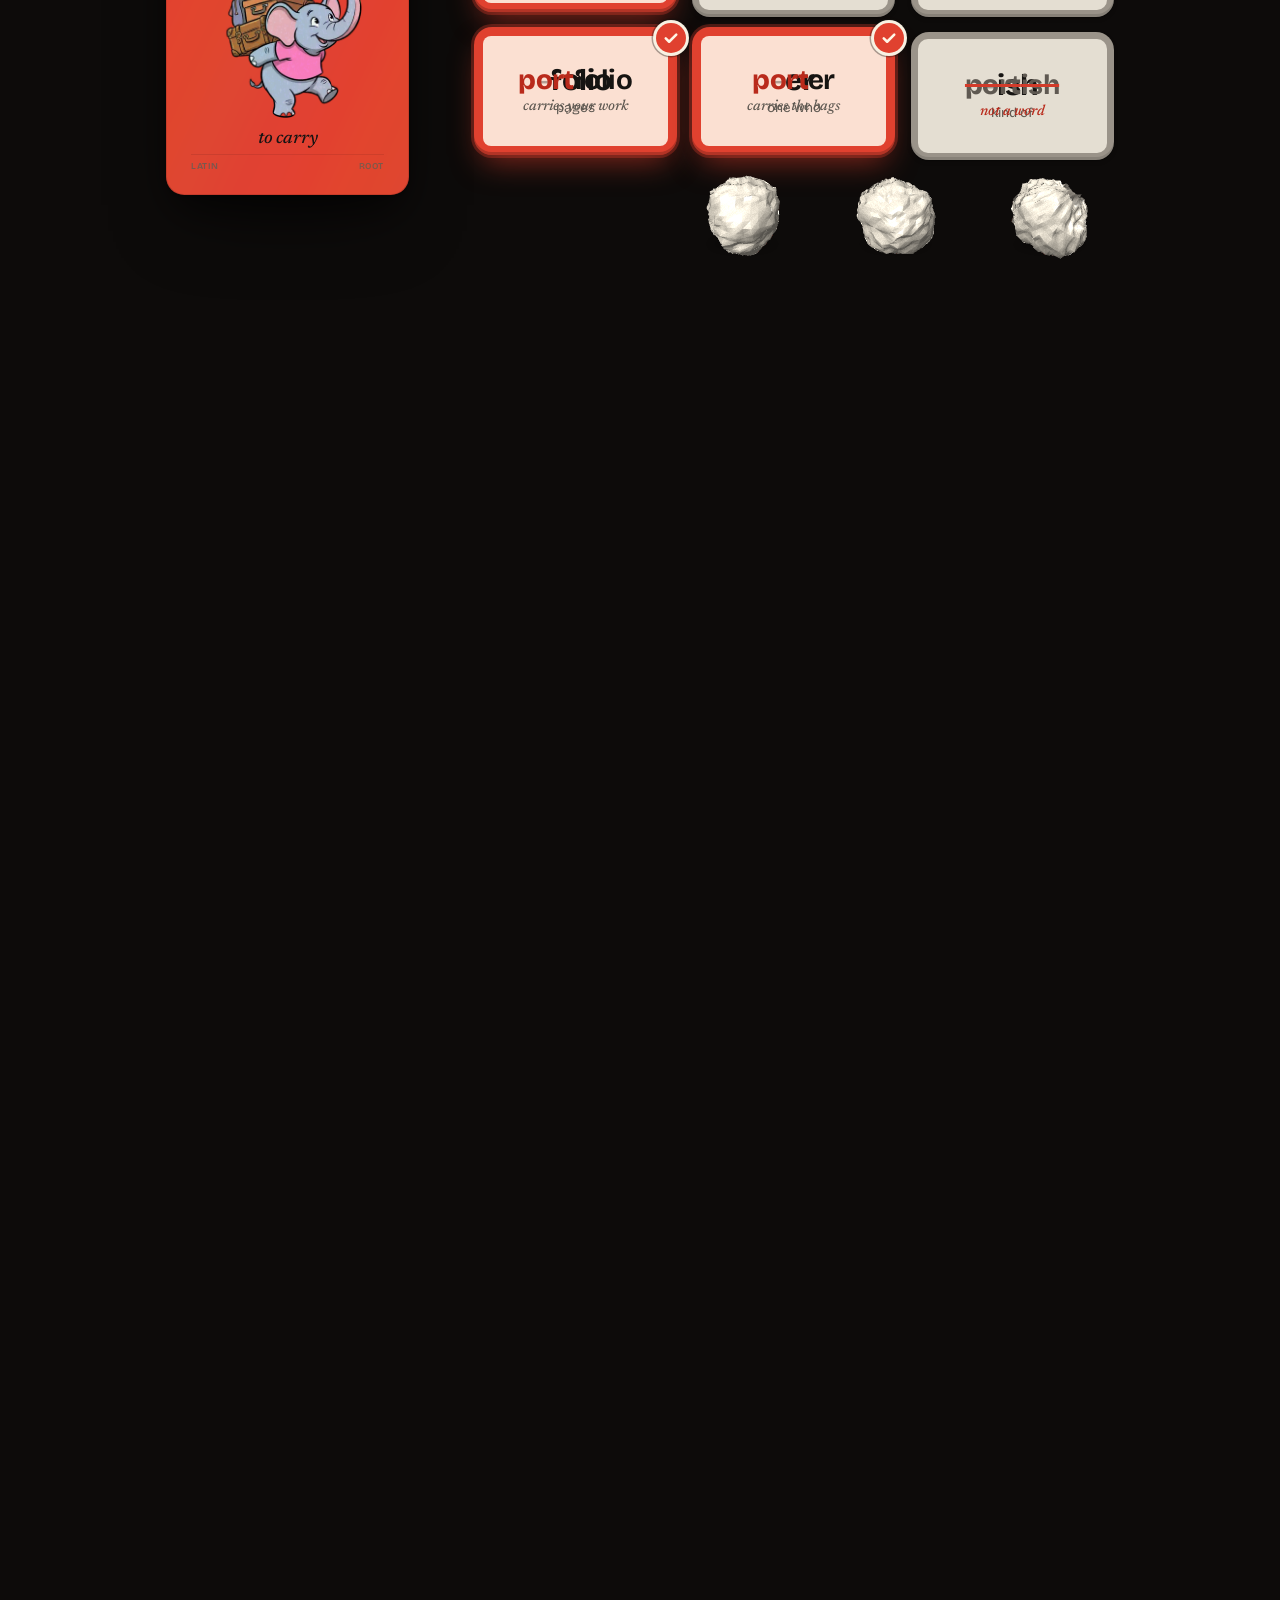
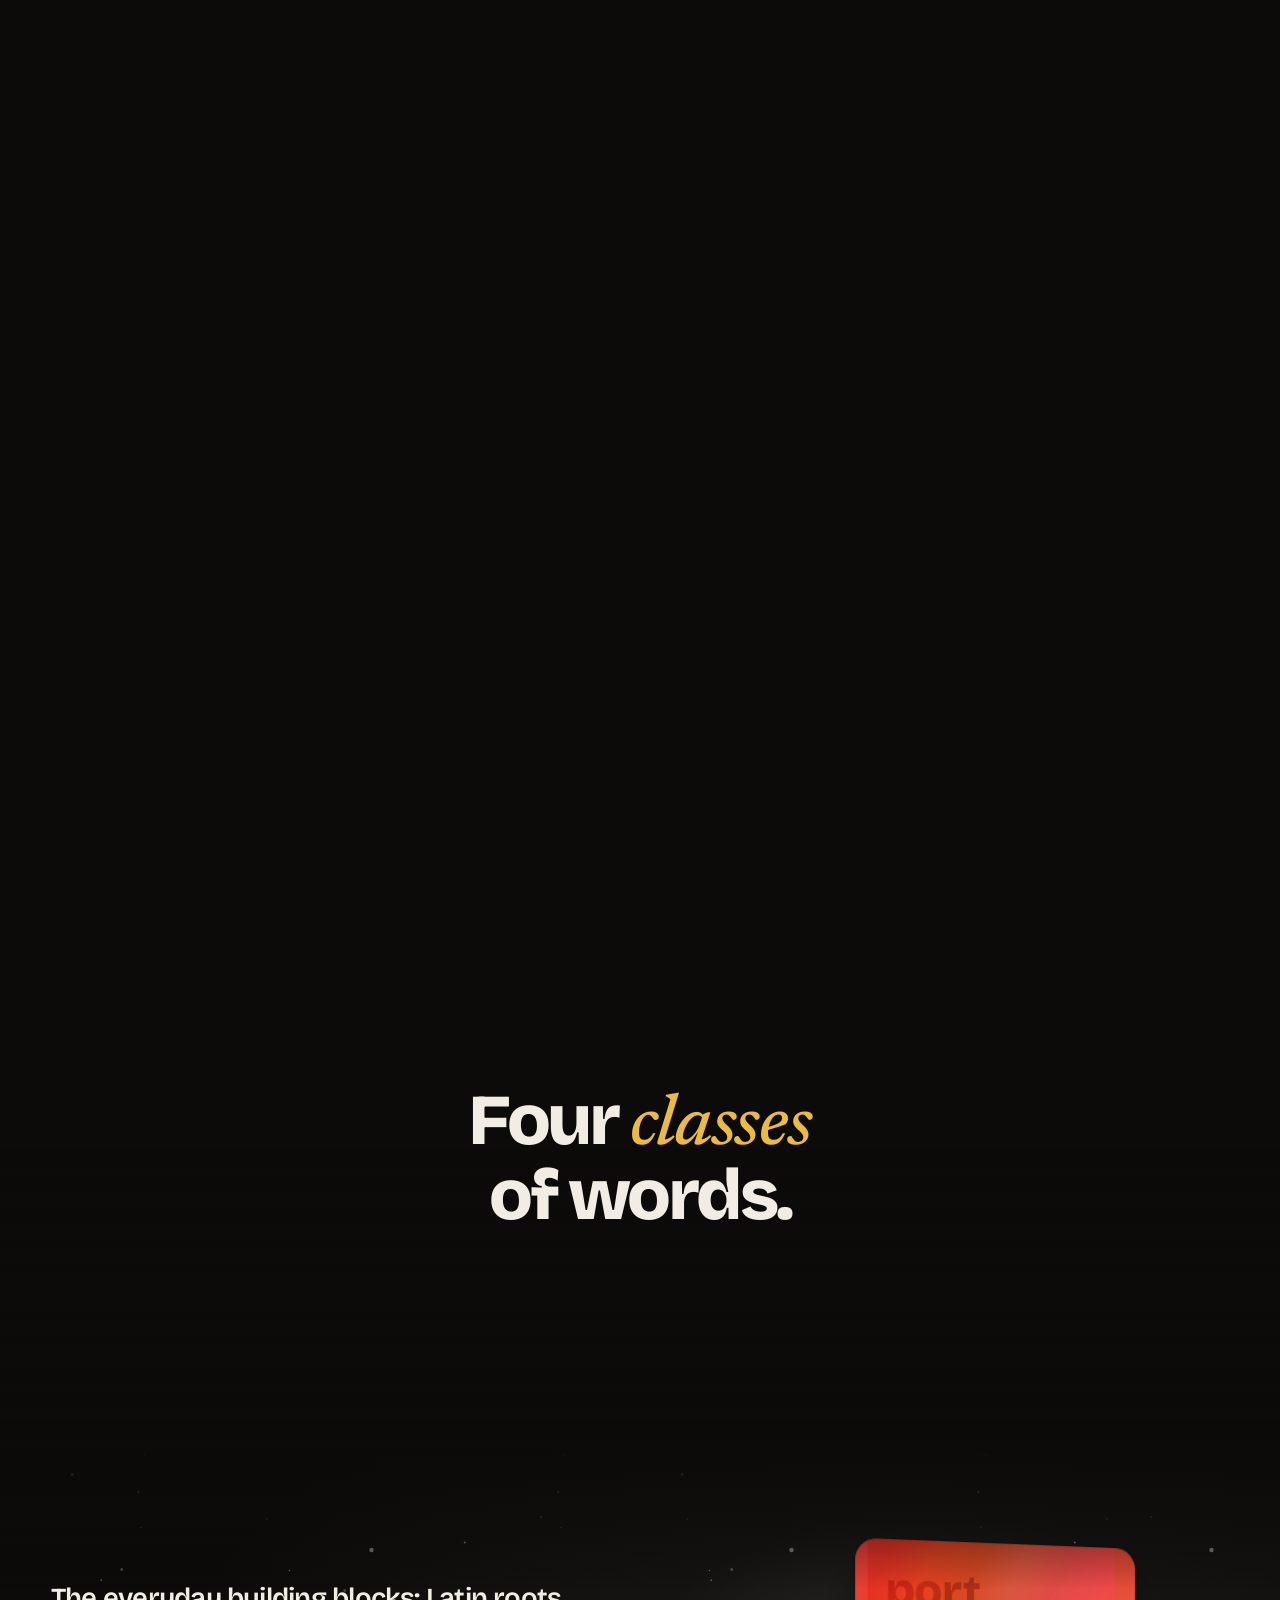
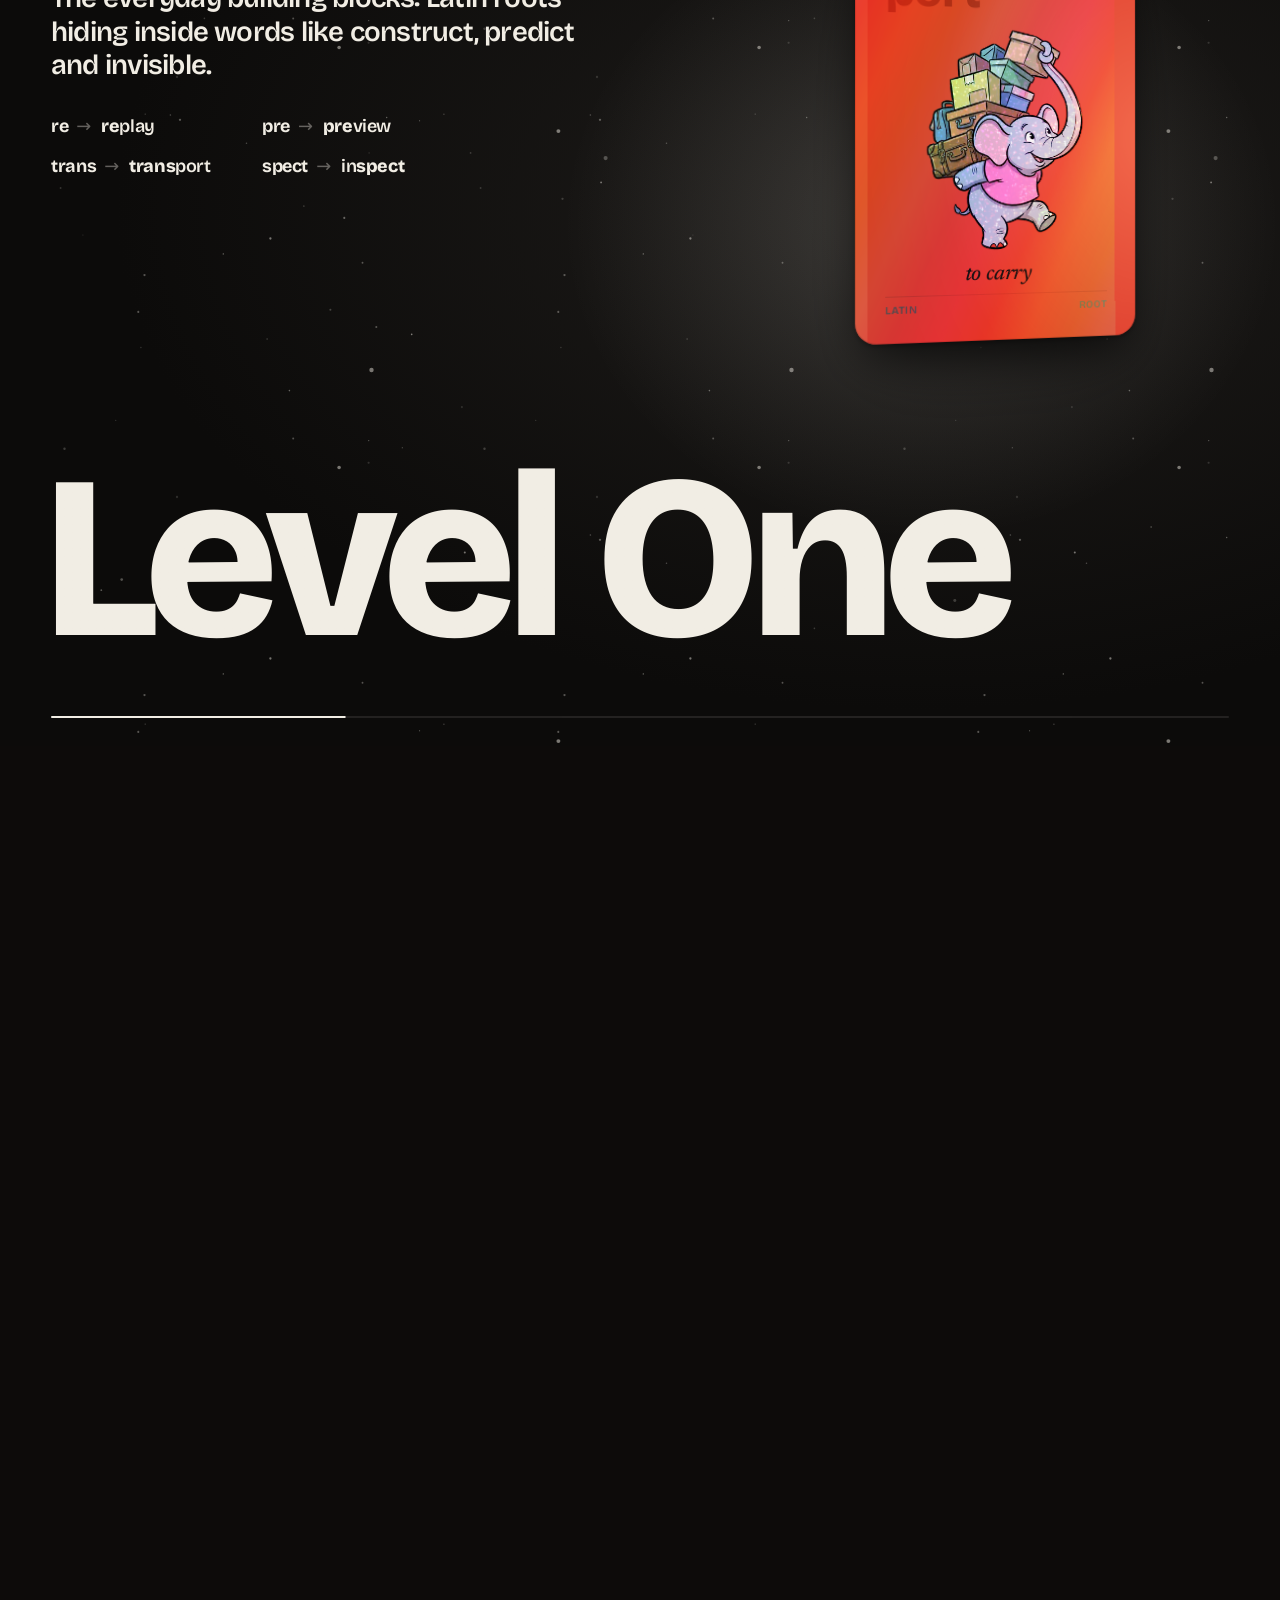
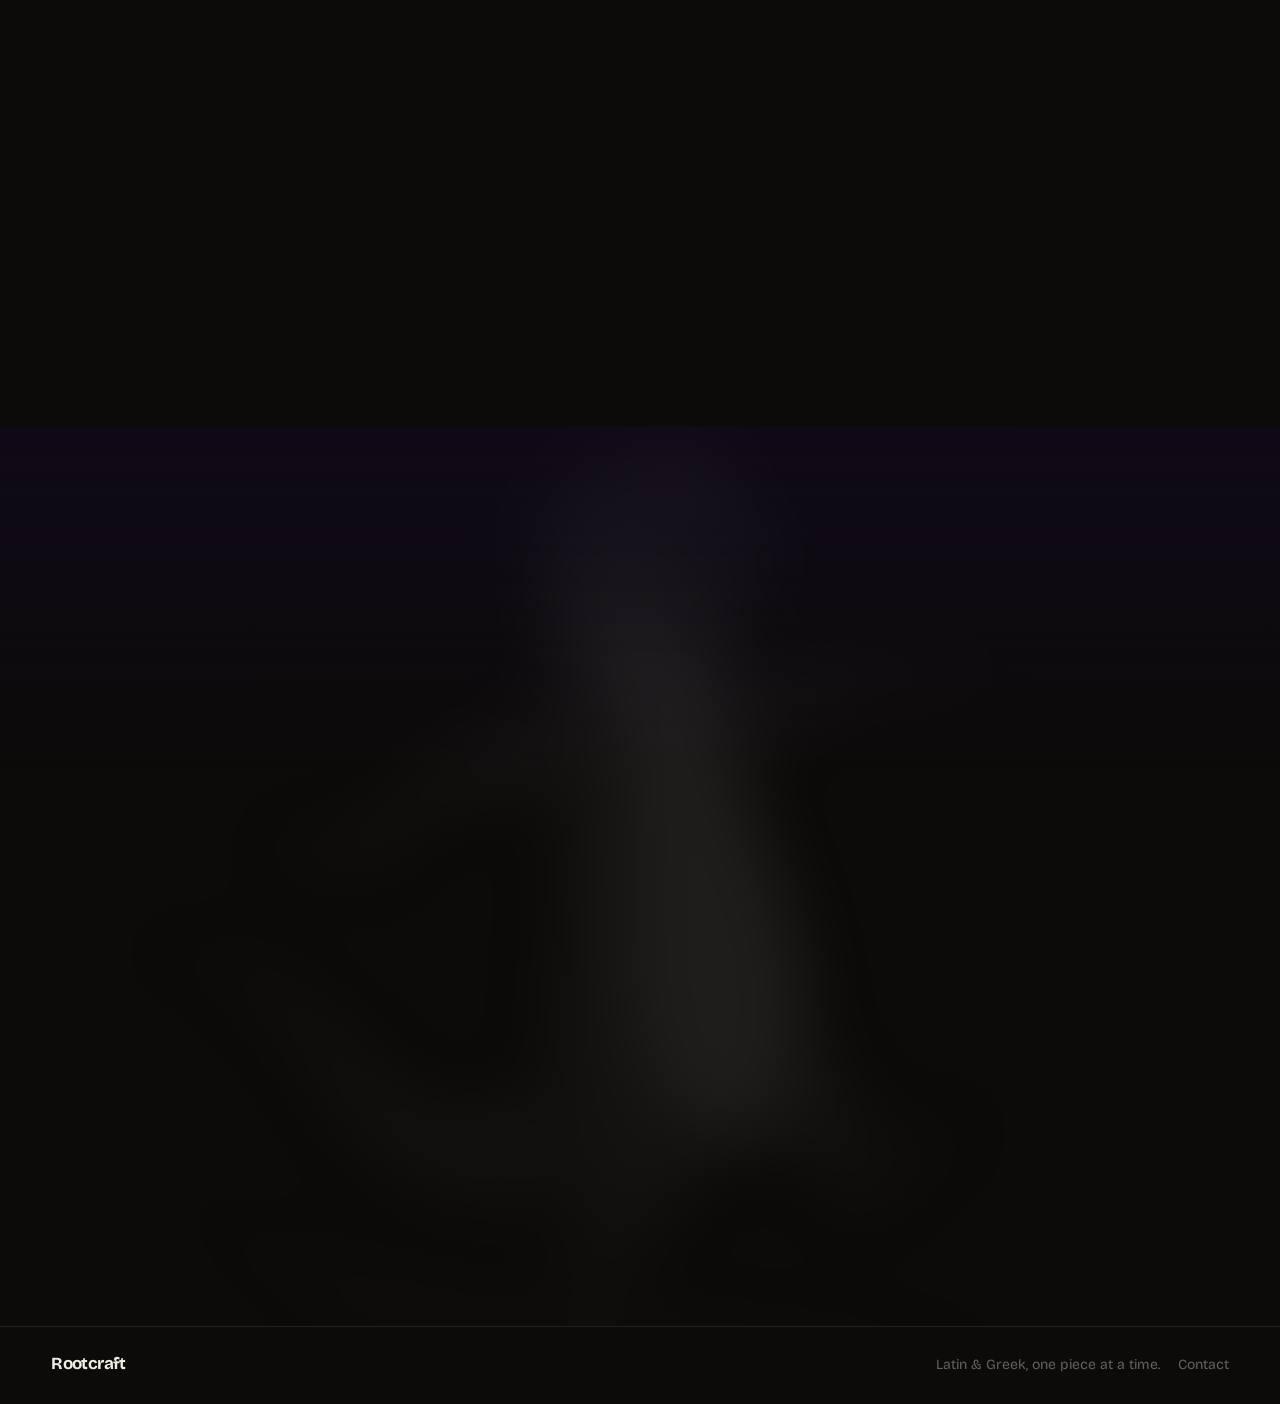
==== commit 67e48acd: "Make Rootcraft an installable app with an install banner - Web app manifest and icons (192/512, mask" ====
--- a/app/src/landing/index.html
+++ b/app/src/landing/index.html
@@ -31,6 +31,8 @@
 <meta name="twitter:image" content="https://rootcraft.pages.dev/og.jpg">
 <meta name="twitter:image:alt" content="The root port growing branches into six real words.">
 <link rel="apple-touch-icon" href="/apple-touch-icon.png">
+<link rel="manifest" href="/manifest.webmanifest">
+<script src="/pwa/pwa.js" defer></script>
 <link rel="preload" href="fonts/BricolageGrotesque.woff2" as="font" type="font/woff2" crossorigin>
 <link rel="stylesheet" href="landing.css">
 </head>
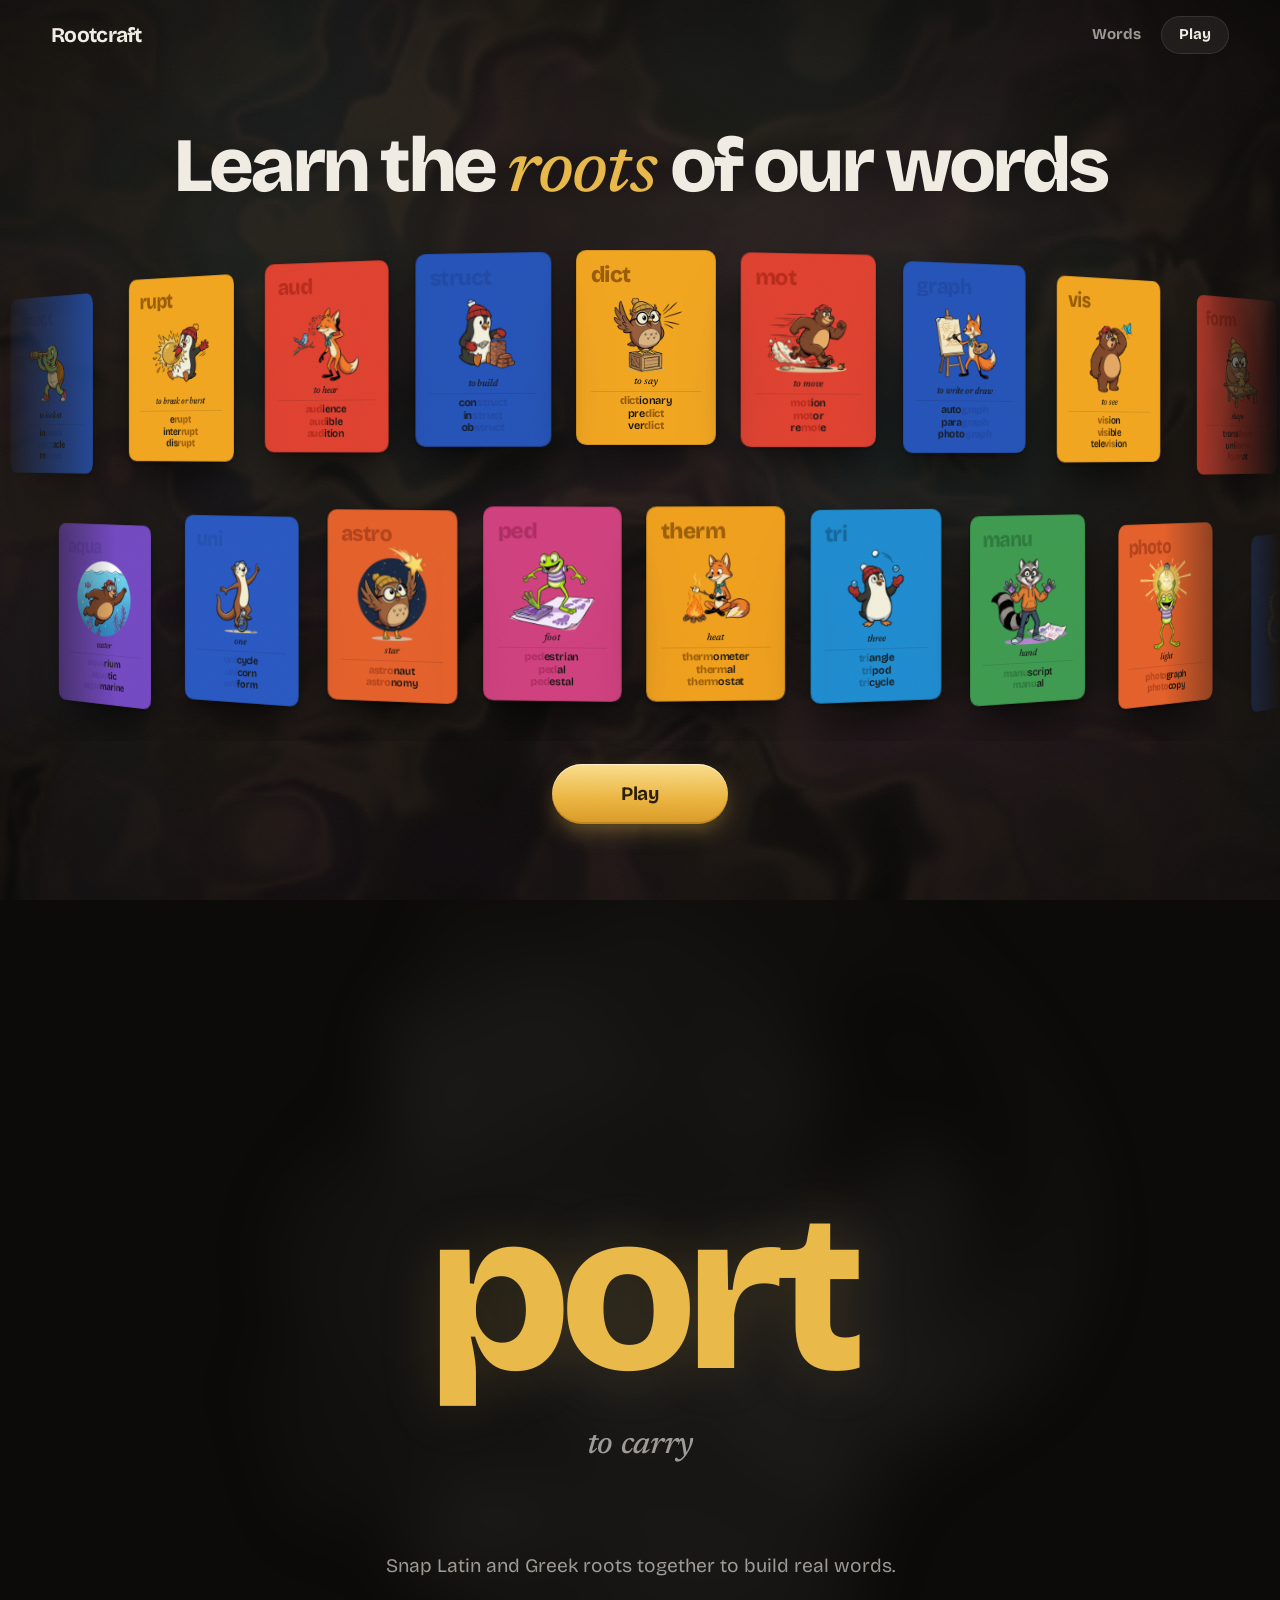
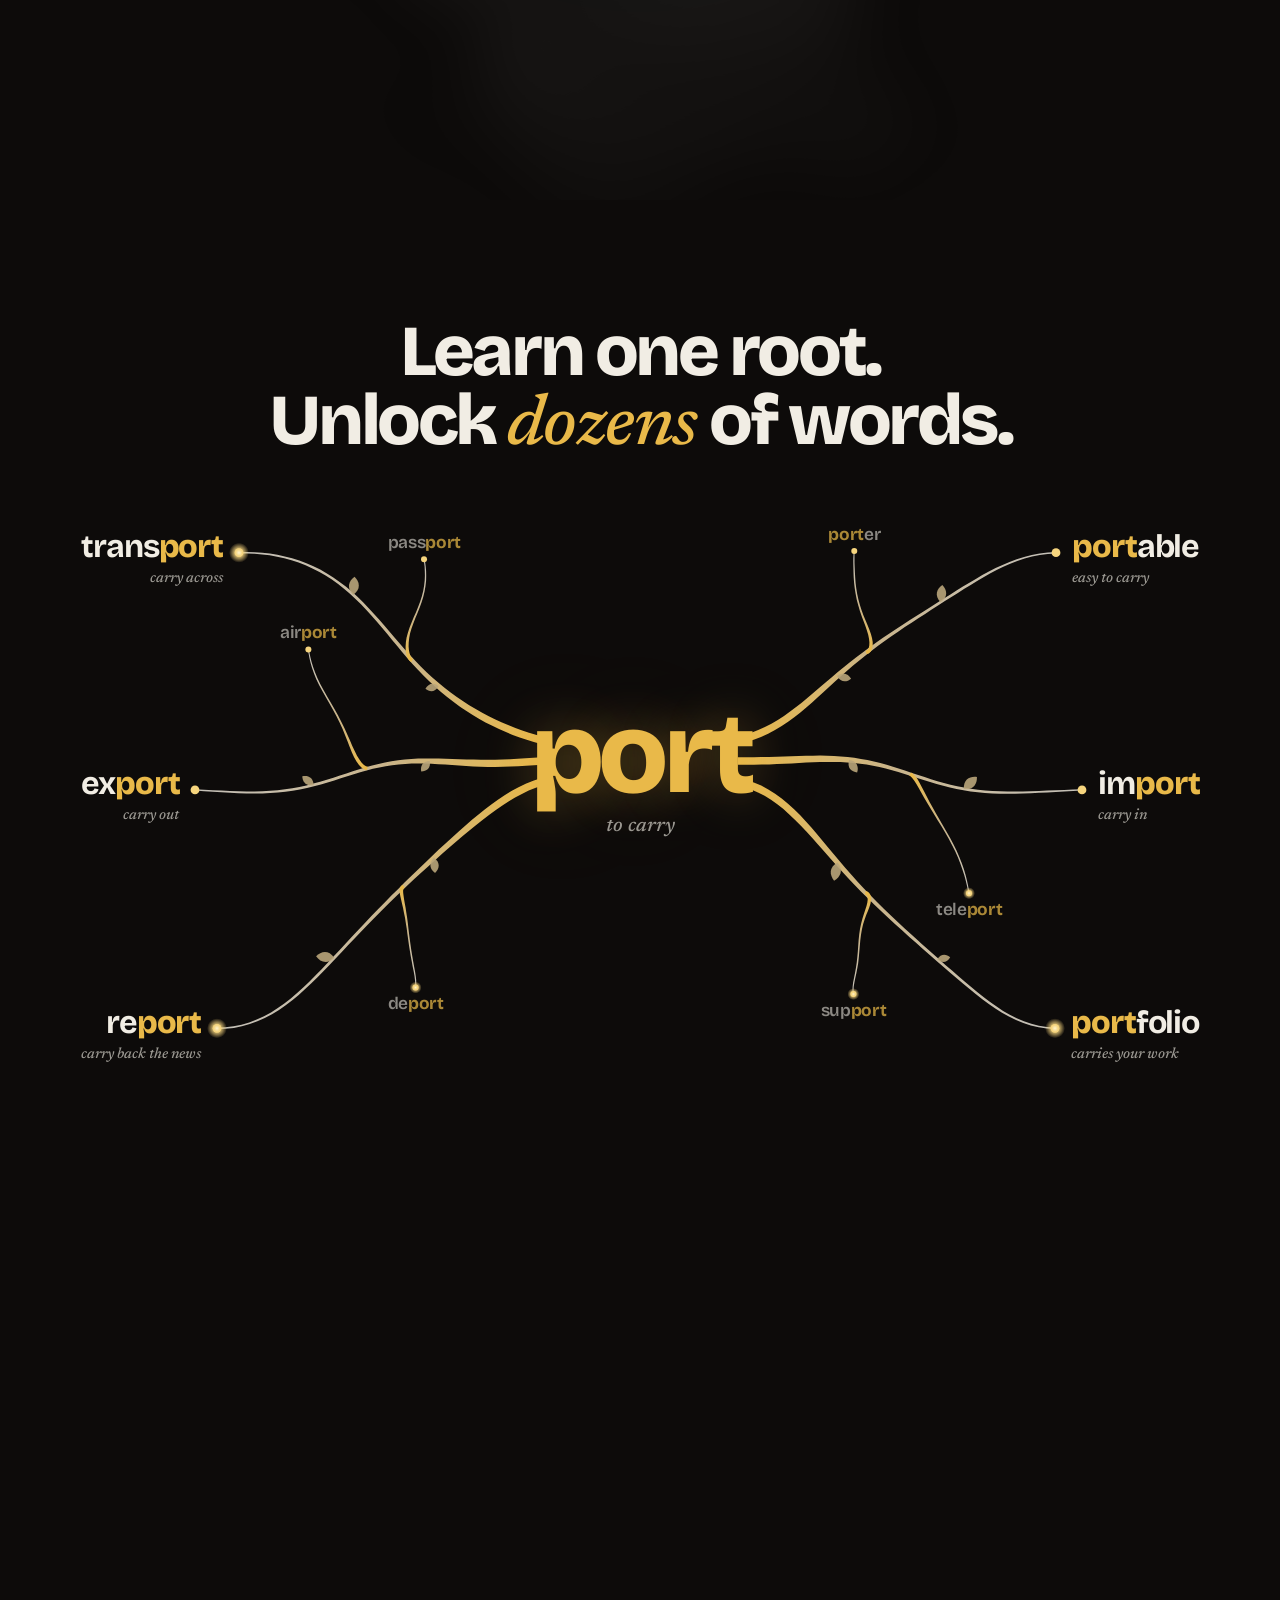
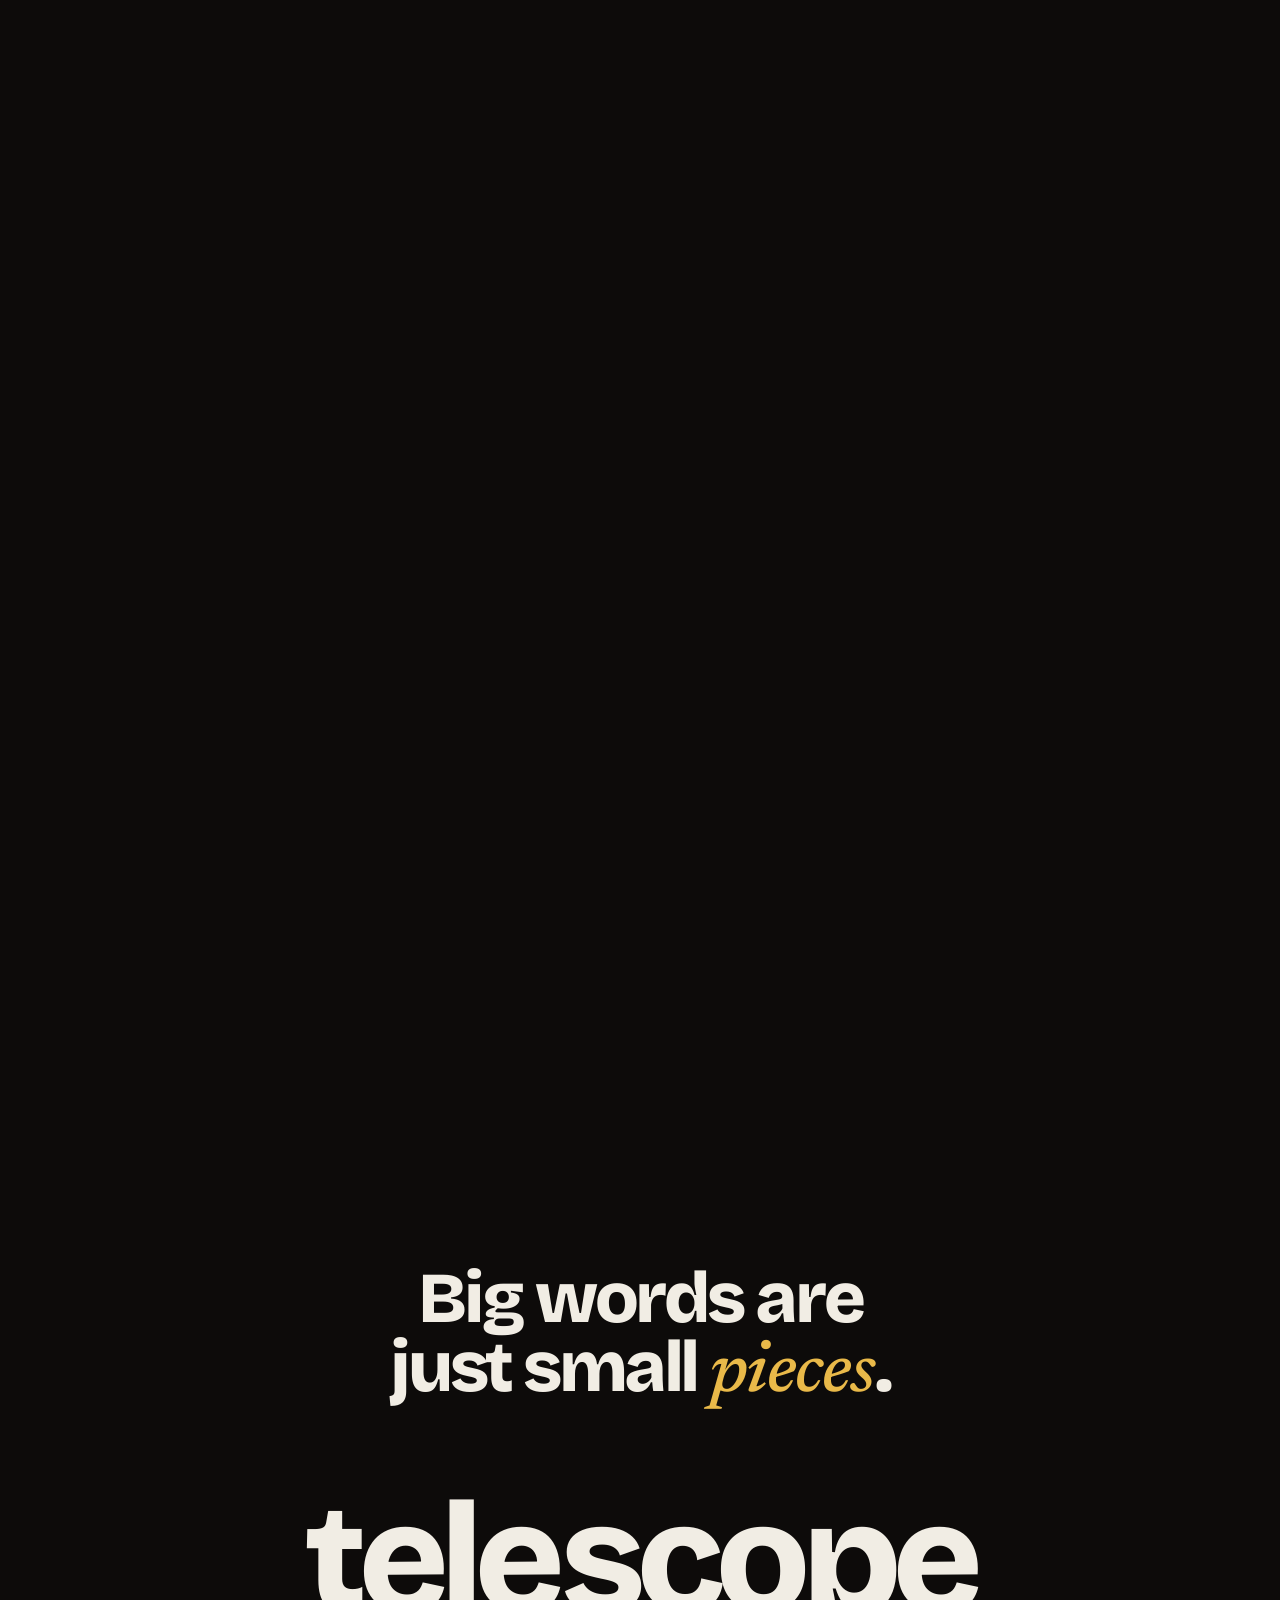
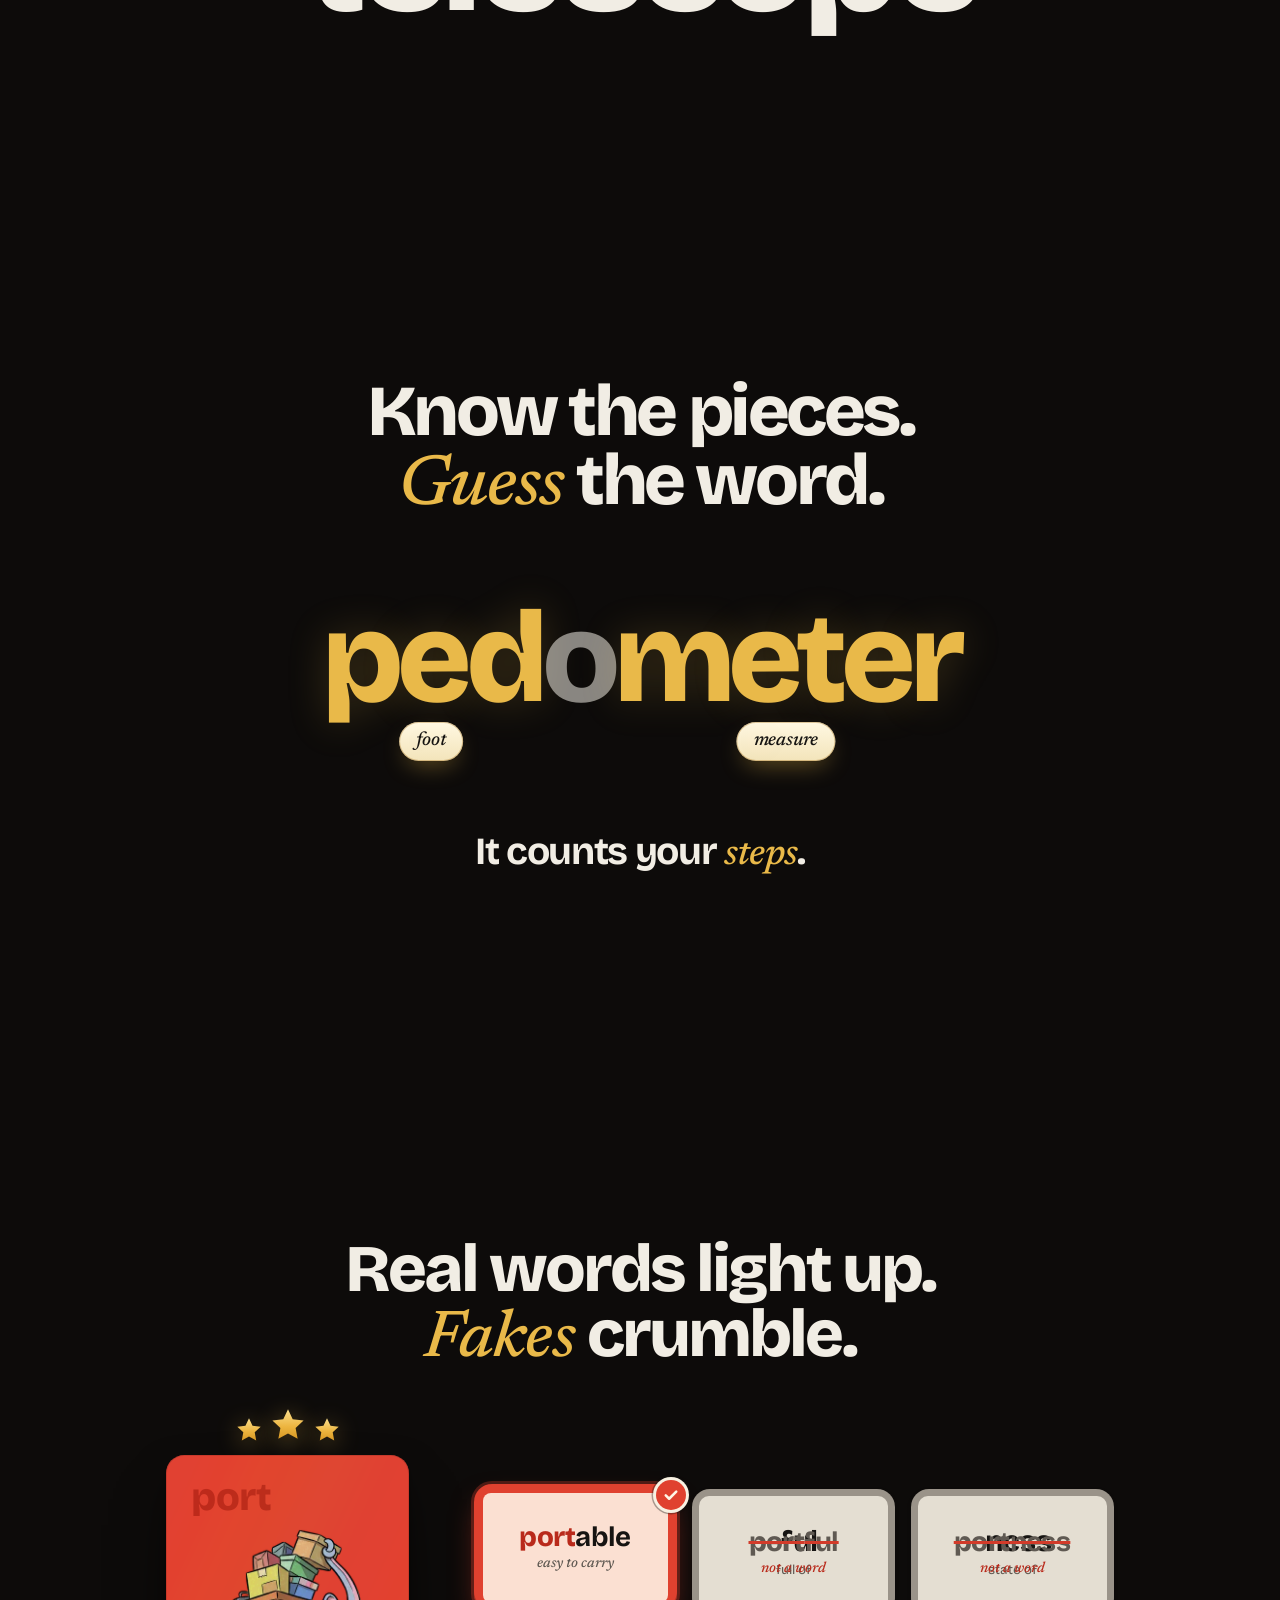
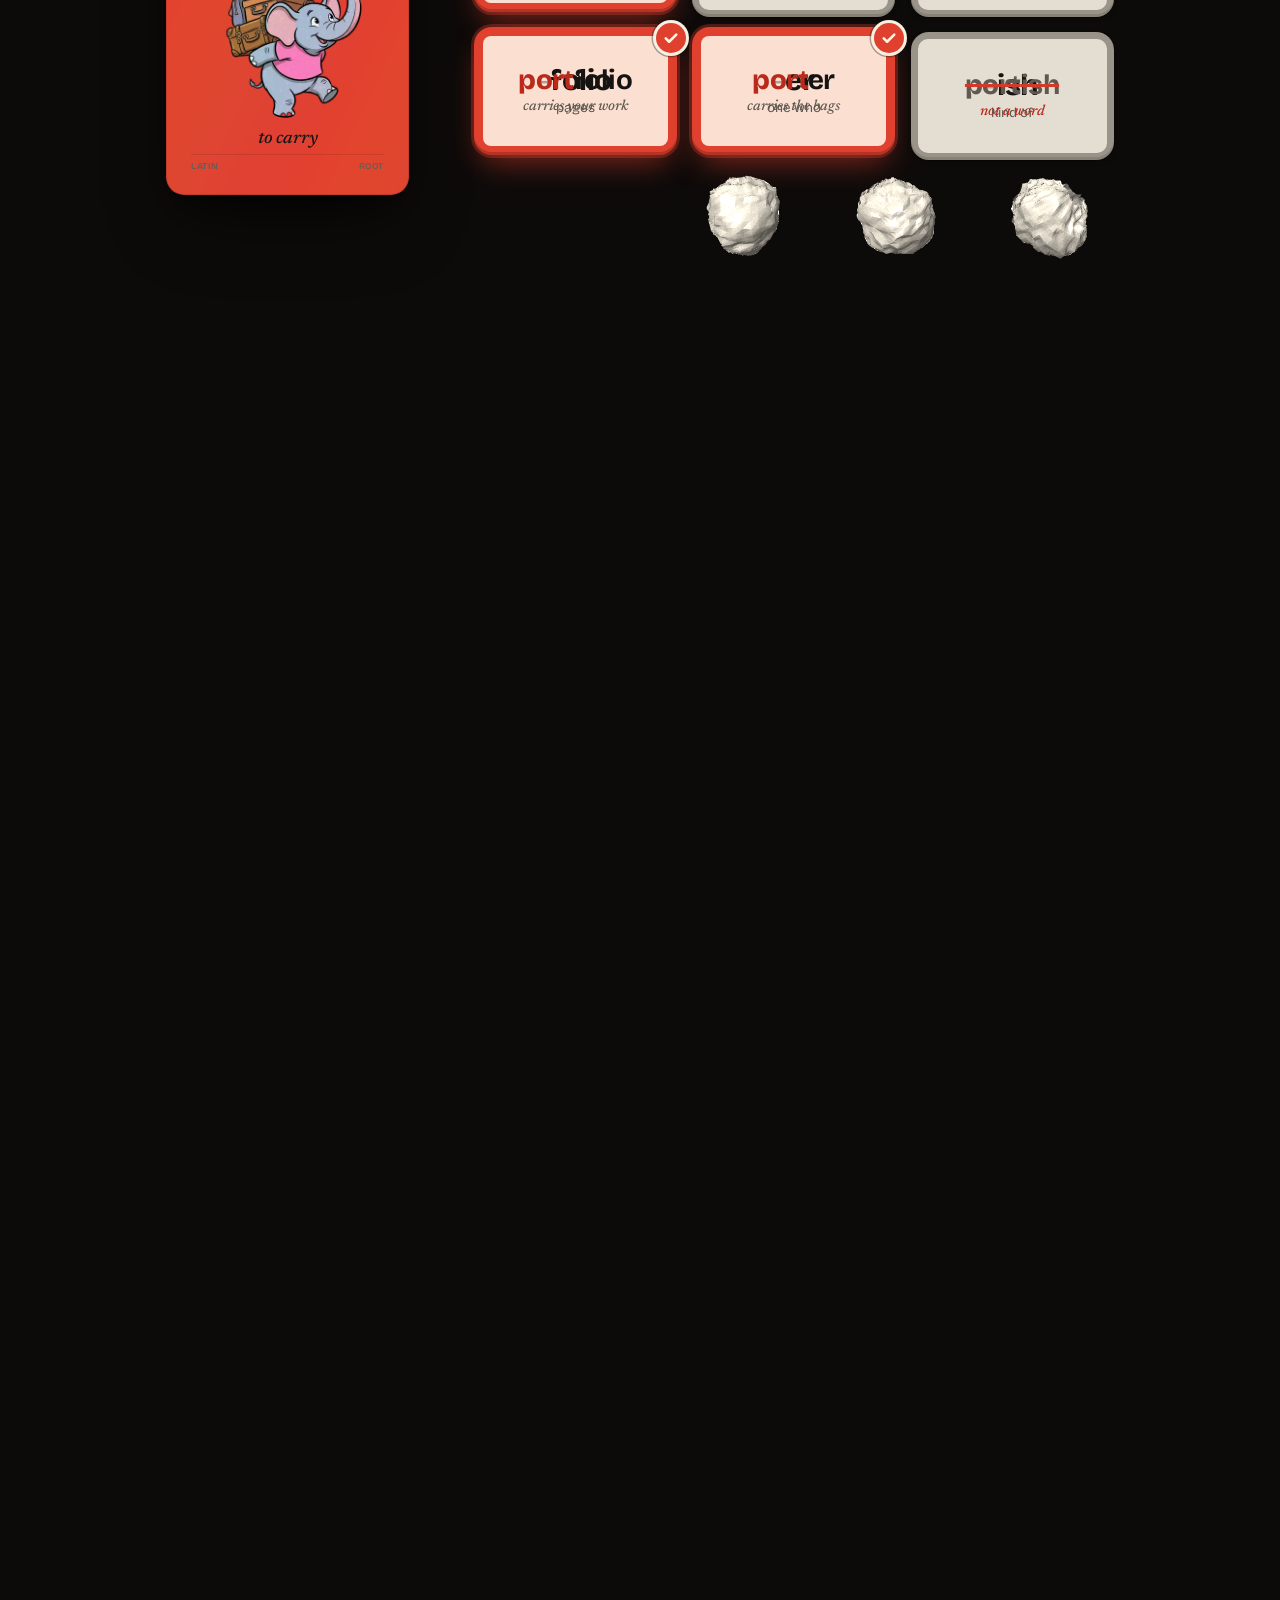
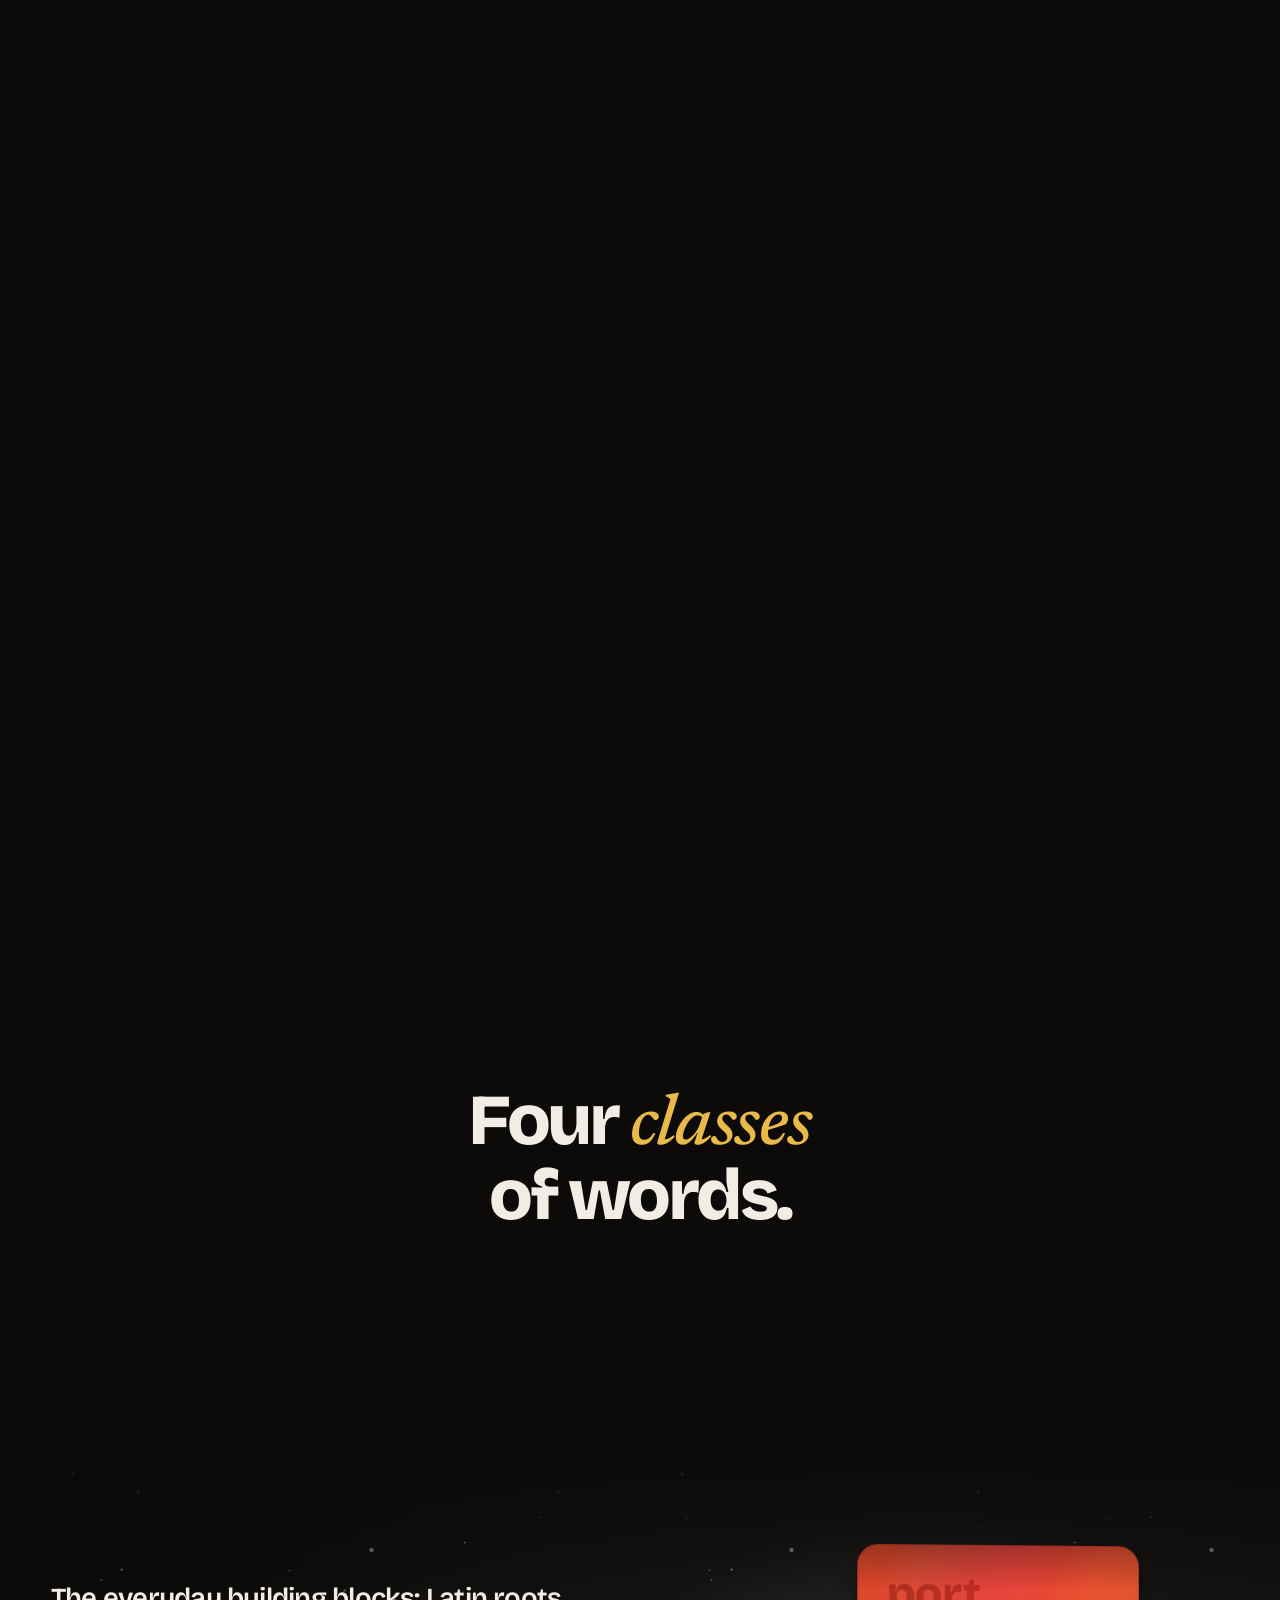
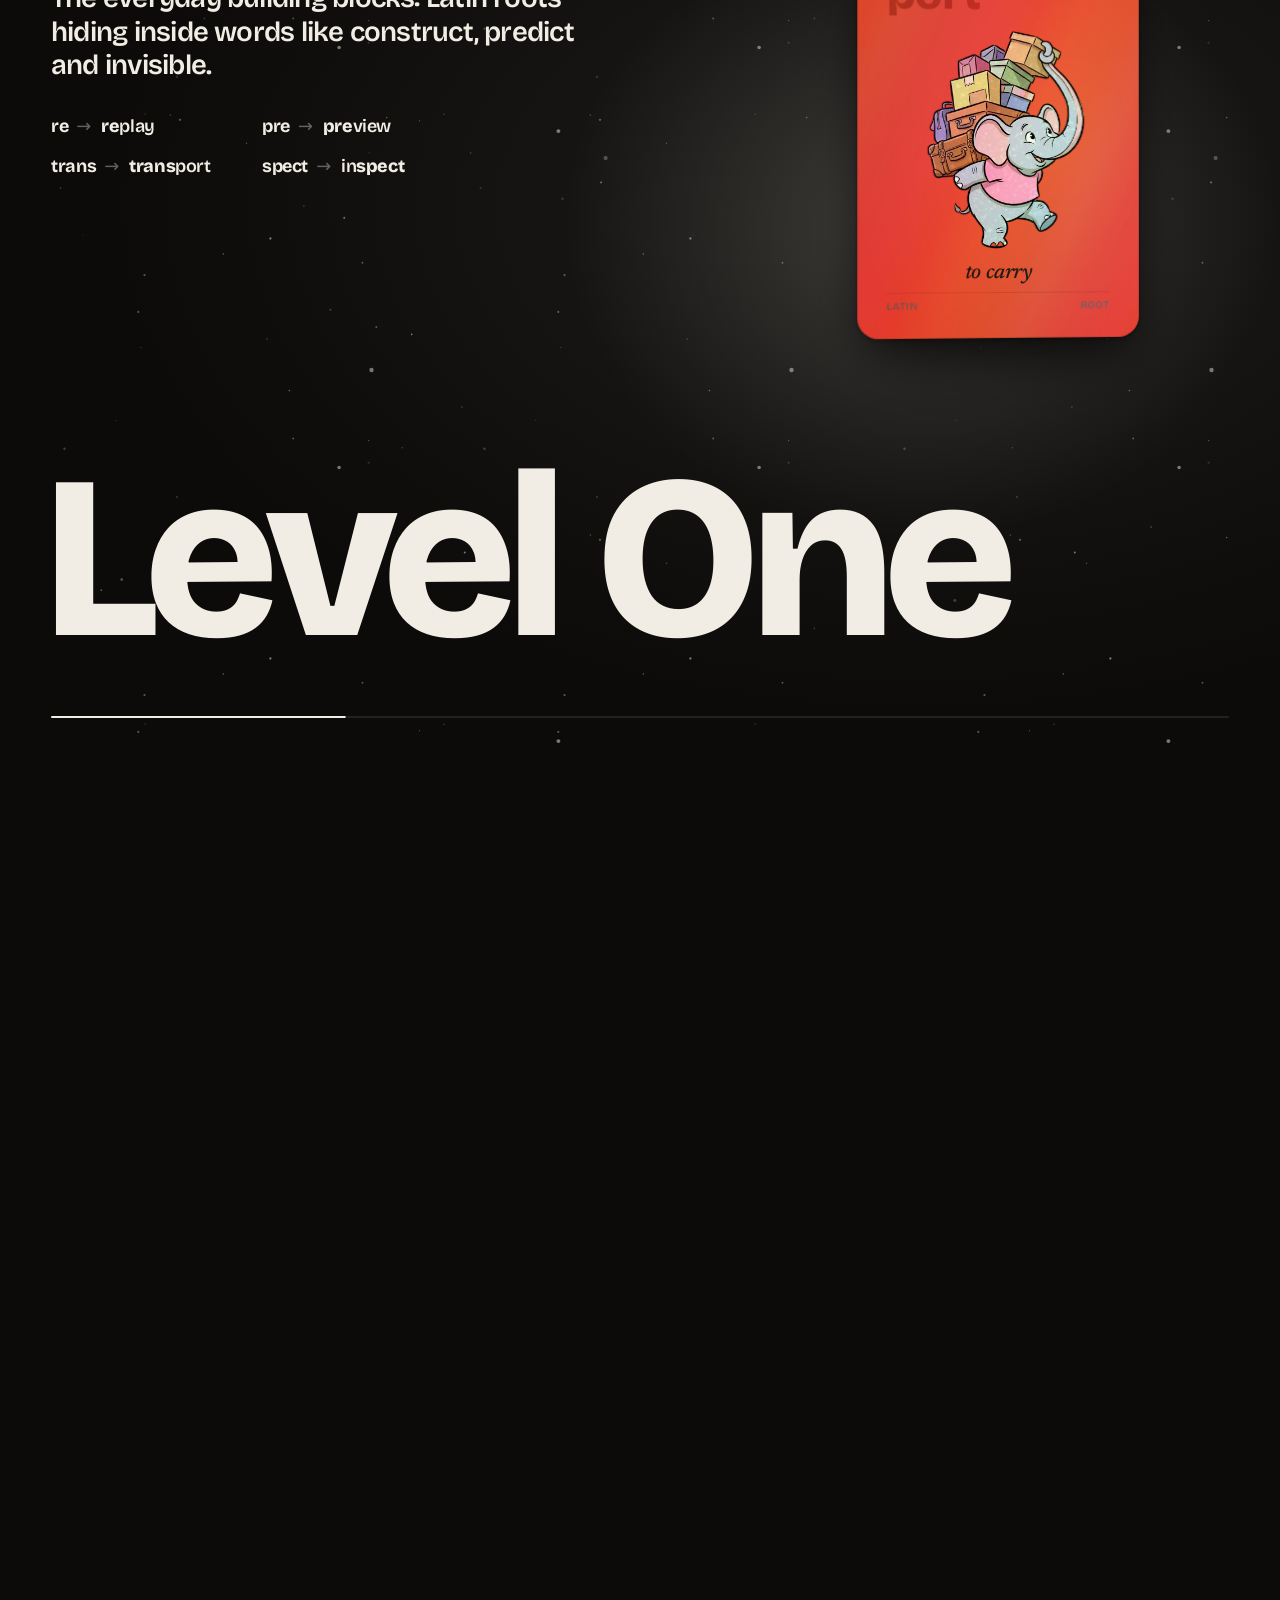
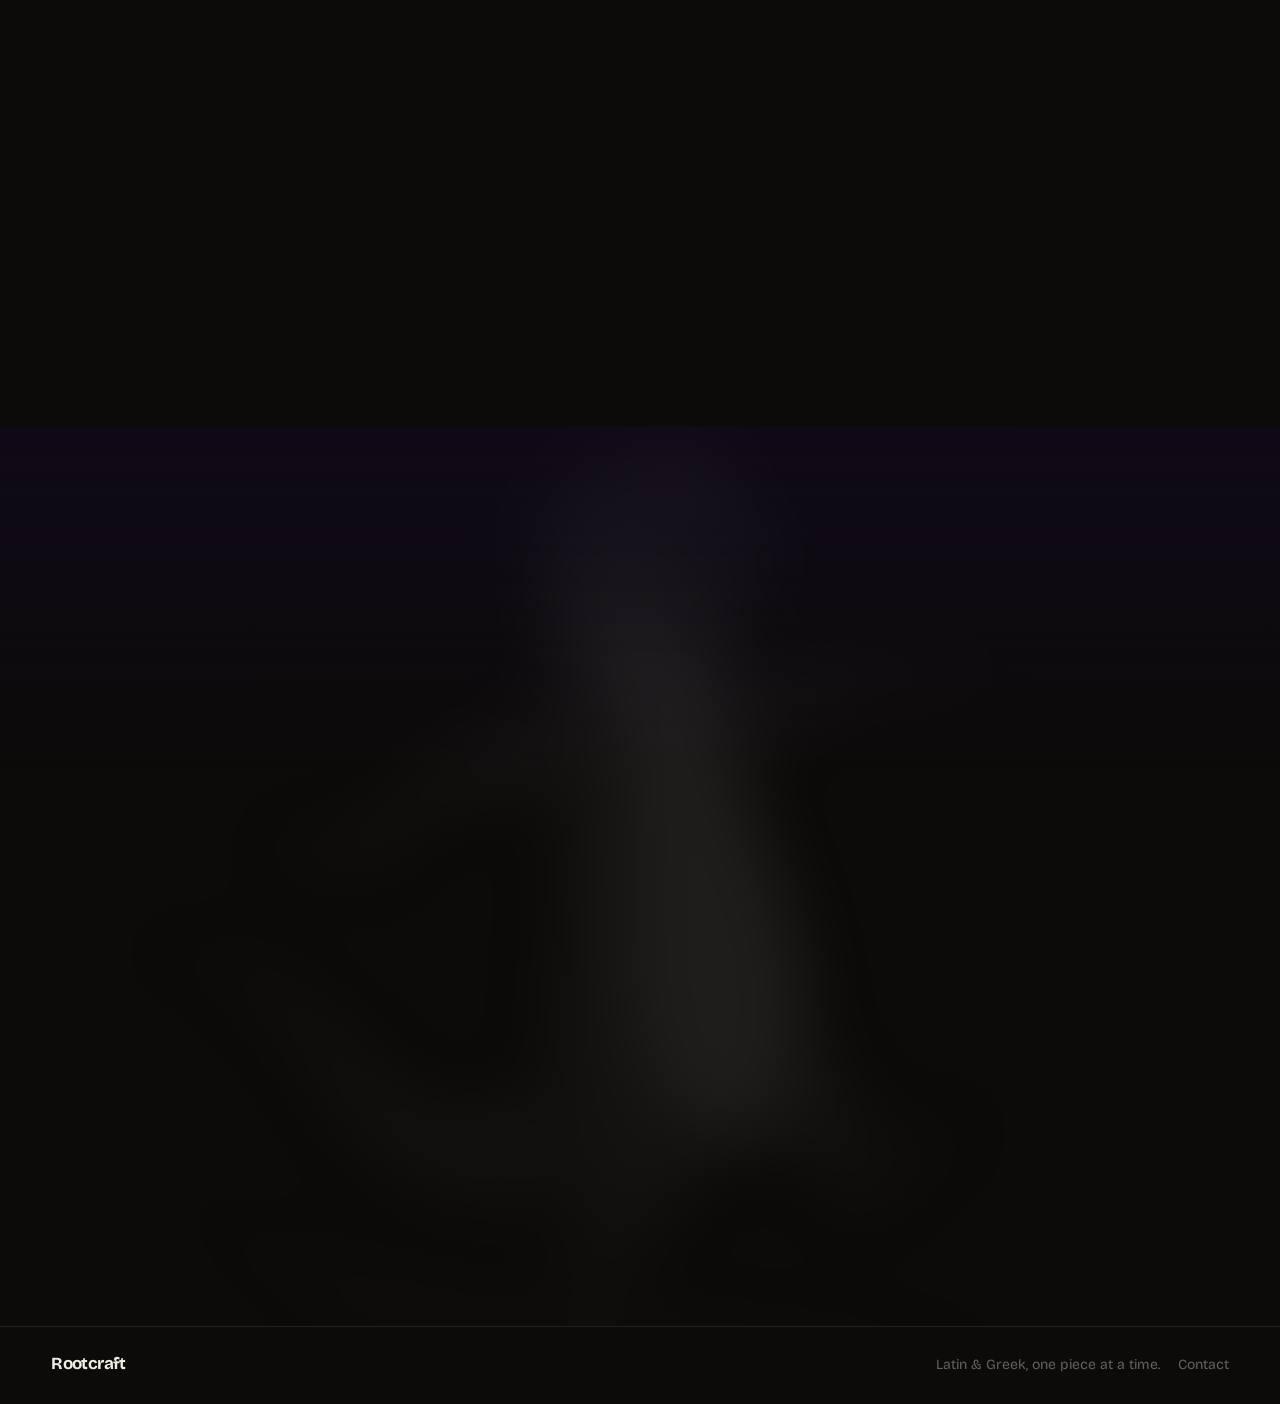
==== commit 016ca173: "Hash play fonts, and make the pages easier to read and find /play/fonts was cached immutable without" ====
--- a/app/src/landing/index.html
+++ b/app/src/landing/index.html
@@ -5,6 +5,9 @@
 <meta name="viewport" content="width=device-width, initial-scale=1, viewport-fit=cover">
 <title>Rootcraft — build real words from Latin &amp; Greek roots</title>
 <meta name="description" content="A game where kids snap Latin and Greek roots together to build real English words.">
+<script type="application/ld+json">
+{"@context":"https://schema.org","@type":"WebSite","name":"Rootcraft","url":"https://rootcraft.pages.dev/","inLanguage":"en","description":"A game where kids snap Latin and Greek roots together to build real English words."}
+</script>
 <meta name="theme-color" content="#0D0B0A">
 <link rel="icon" href="/icon.svg" type="image/svg+xml">
 <!-- link previews (iMessage plays og:video inline, muted + looping; others show og:image) -->
@@ -37,6 +40,7 @@
 <link rel="stylesheet" href="landing.css">
 </head>
 <body>
+<a class="skip" href="#content">Skip to content</a>
 <svg width="0" height="0" style="position:absolute" aria-hidden="true">
   <defs>
     <linearGradient id="gold" x1="0" y1="0" x2="0" y2="1"><stop offset="0" stop-color="#FBDF8E"/><stop offset=".6" stop-color="#ECB43E"/><stop offset="1" stop-color="#D99A26"/></linearGradient>
@@ -49,7 +53,7 @@
   <span class="nav-r"><a class="nav-words" href="/play/#/words">Words</a><a class="nav-play" href="/play/">Play</a></span>
 </header>
 
-<main>
+<main id="content">
   <!-- ============ TOP: the card parade ============ -->
   <section class="collect top-sec" id="top" aria-label="Root cards">
     <h1 class="big top-h rv"><span class="ln"><span>Learn the <em>roots</em></span></span> <span class="ln"><span>of our words</span></span></h1>
--- a/app/src/landing/landing.css
+++ b/app/src/landing/landing.css
@@ -39,6 +39,8 @@
 a { color: inherit; text-decoration: none; }
 em { font-family: var(--italic); font-style: italic; font-weight: 500; letter-spacing: -.02em; }
 :focus-visible { outline: 3px solid var(--gold); outline-offset: 4px; border-radius: 14px; }
+.skip { position: absolute; left: 12px; top: 12px; z-index: 80; padding: 8px 14px; border-radius: 999px; font-weight: 700; background: var(--paper); color: var(--ink); transform: translateY(-160%); }
+.skip:focus { transform: none; }
 .sr-only { position: absolute; width: 1px; height: 1px; overflow: hidden; clip: rect(0 0 0 0); white-space: nowrap; }
 
 /* ---------- nav ---------- */
@@ -48,7 +50,8 @@
   transition: transform .5s var(--ease), opacity .4s var(--ease);
 }
 .nav > * { pointer-events: auto; }
-.nav.is-hidden { transform: translateY(-110%); opacity: 0; }
+.nav.is-hidden:not(:focus-within) { transform: translateY(-110%); opacity: 0; }
+.nav.is-hidden:not(:focus-within) > * { pointer-events: none; }
 .mark { font-weight: 700; font-size: 21px; letter-spacing: -.035em; line-height: 1; }
 .nav-play {
   height: 38px; padding: 0 18px; border-radius: 19px; display: inline-flex; align-items: center; font-weight: 700; font-size: 15px;
@@ -170,7 +173,7 @@
 .rcard-art img, .rcard-art .holo { transform: scale(1.08); transform-origin: 50% 52%; }
 .rcard-art img { width: 100%; height: 100%; object-fit: contain; display: block; }
 .rcard-mean { font-family: var(--italic); font-style: italic; font-weight: 500; font-size: 7.6cqw; line-height: 1.08; letter-spacing: -.01em; text-align: center; margin-top: .4cqw; text-wrap: balance; }
-.rcard-foot { display: flex; justify-content: space-between; font-size: max(7px, 3.7cqw); font-weight: 600; letter-spacing: .06em; text-transform: uppercase; color: var(--ink-2); opacity: .8; border-top: 1px solid rgba(22,20,18,.12); padding-top: 2cqw; font-variant-ligatures: none; }
+.rcard-foot { display: flex; justify-content: space-between; font-size: max(7px, 3.7cqw); font-weight: 600; letter-spacing: .06em; text-transform: uppercase; color: var(--ink-2); opacity: .92; border-top: 1px solid rgba(22,20,18,.12); padding-top: 2cqw; font-variant-ligatures: none; }
 .holo { position: absolute; inset: 0; mix-blend-mode: color-dodge; opacity: .16; pointer-events: none; overflow: hidden; filter: brightness(.62) contrast(1.6) saturate(1.5);
   -webkit-mask: var(--art) center / contain no-repeat; mask: var(--art) center / contain no-repeat; }
 .holo i, .sheen i, .glare i { position: absolute; display: block; pointer-events: none; }
